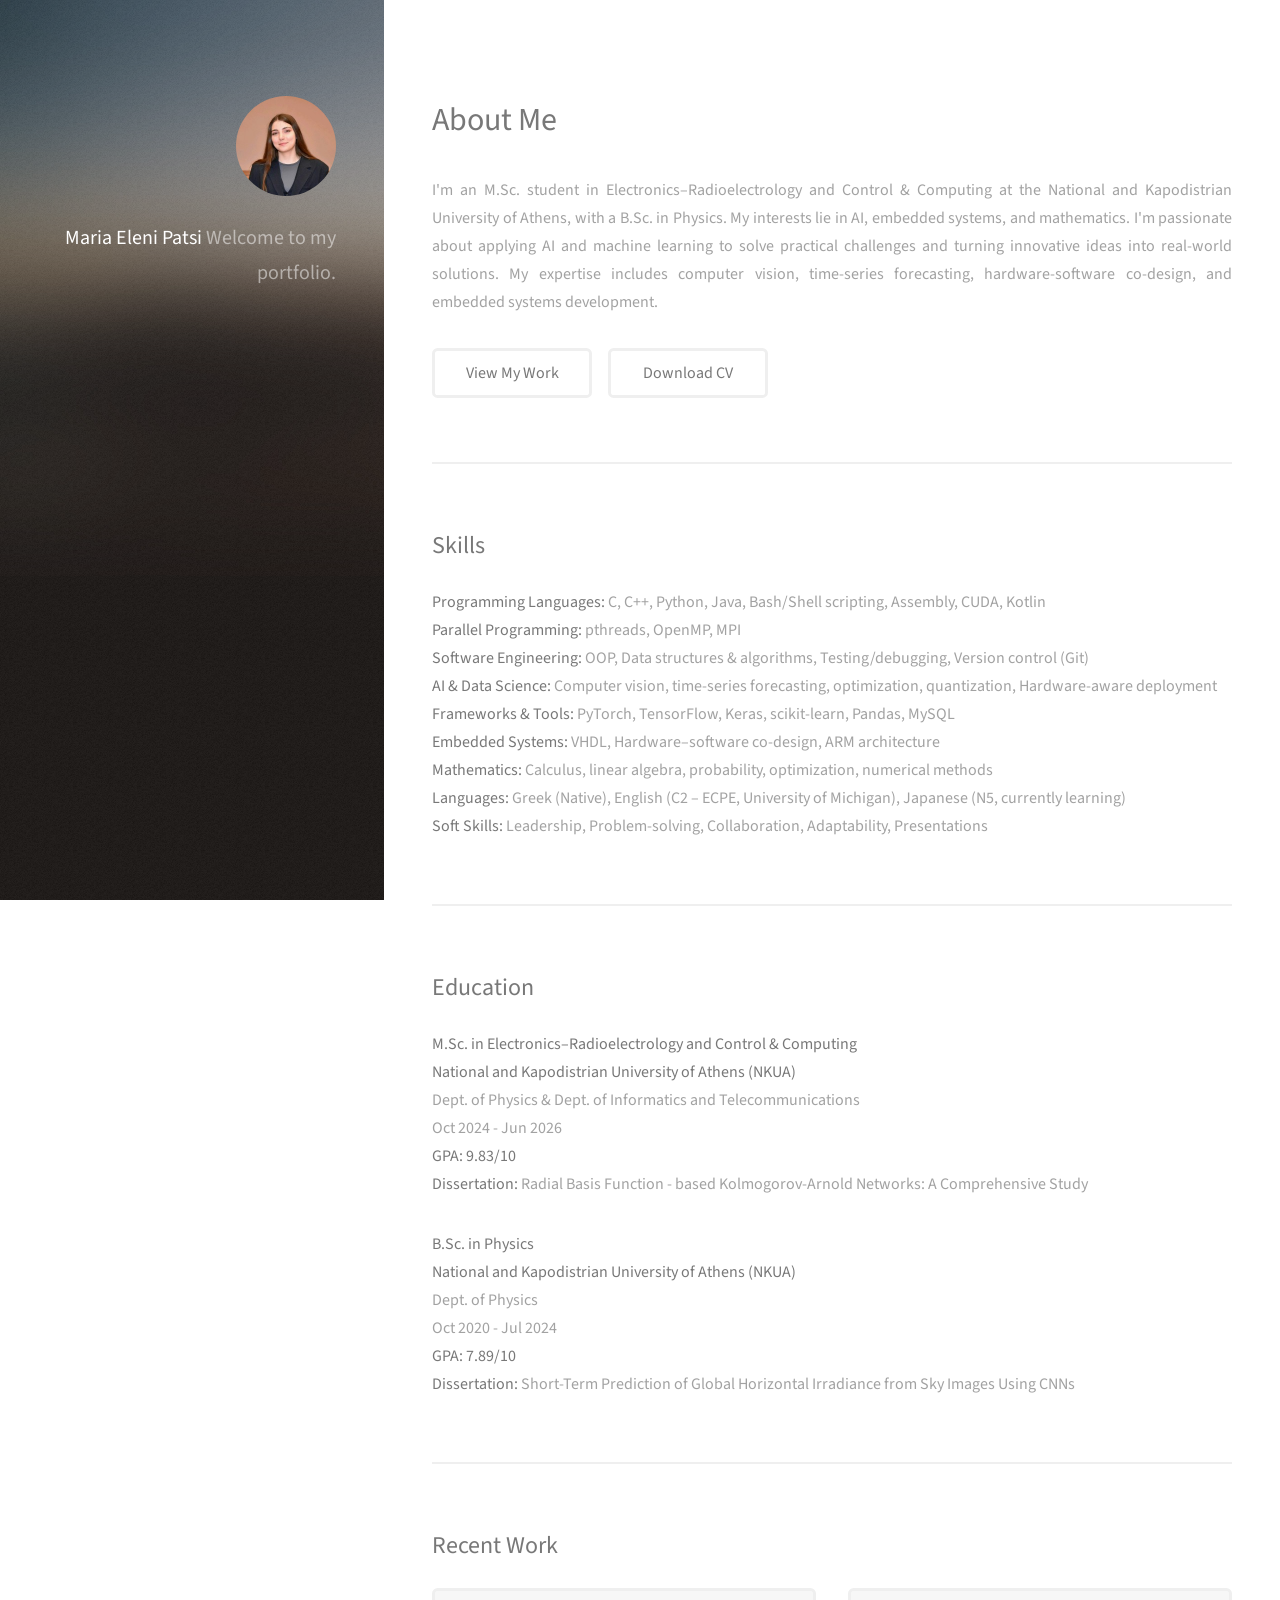
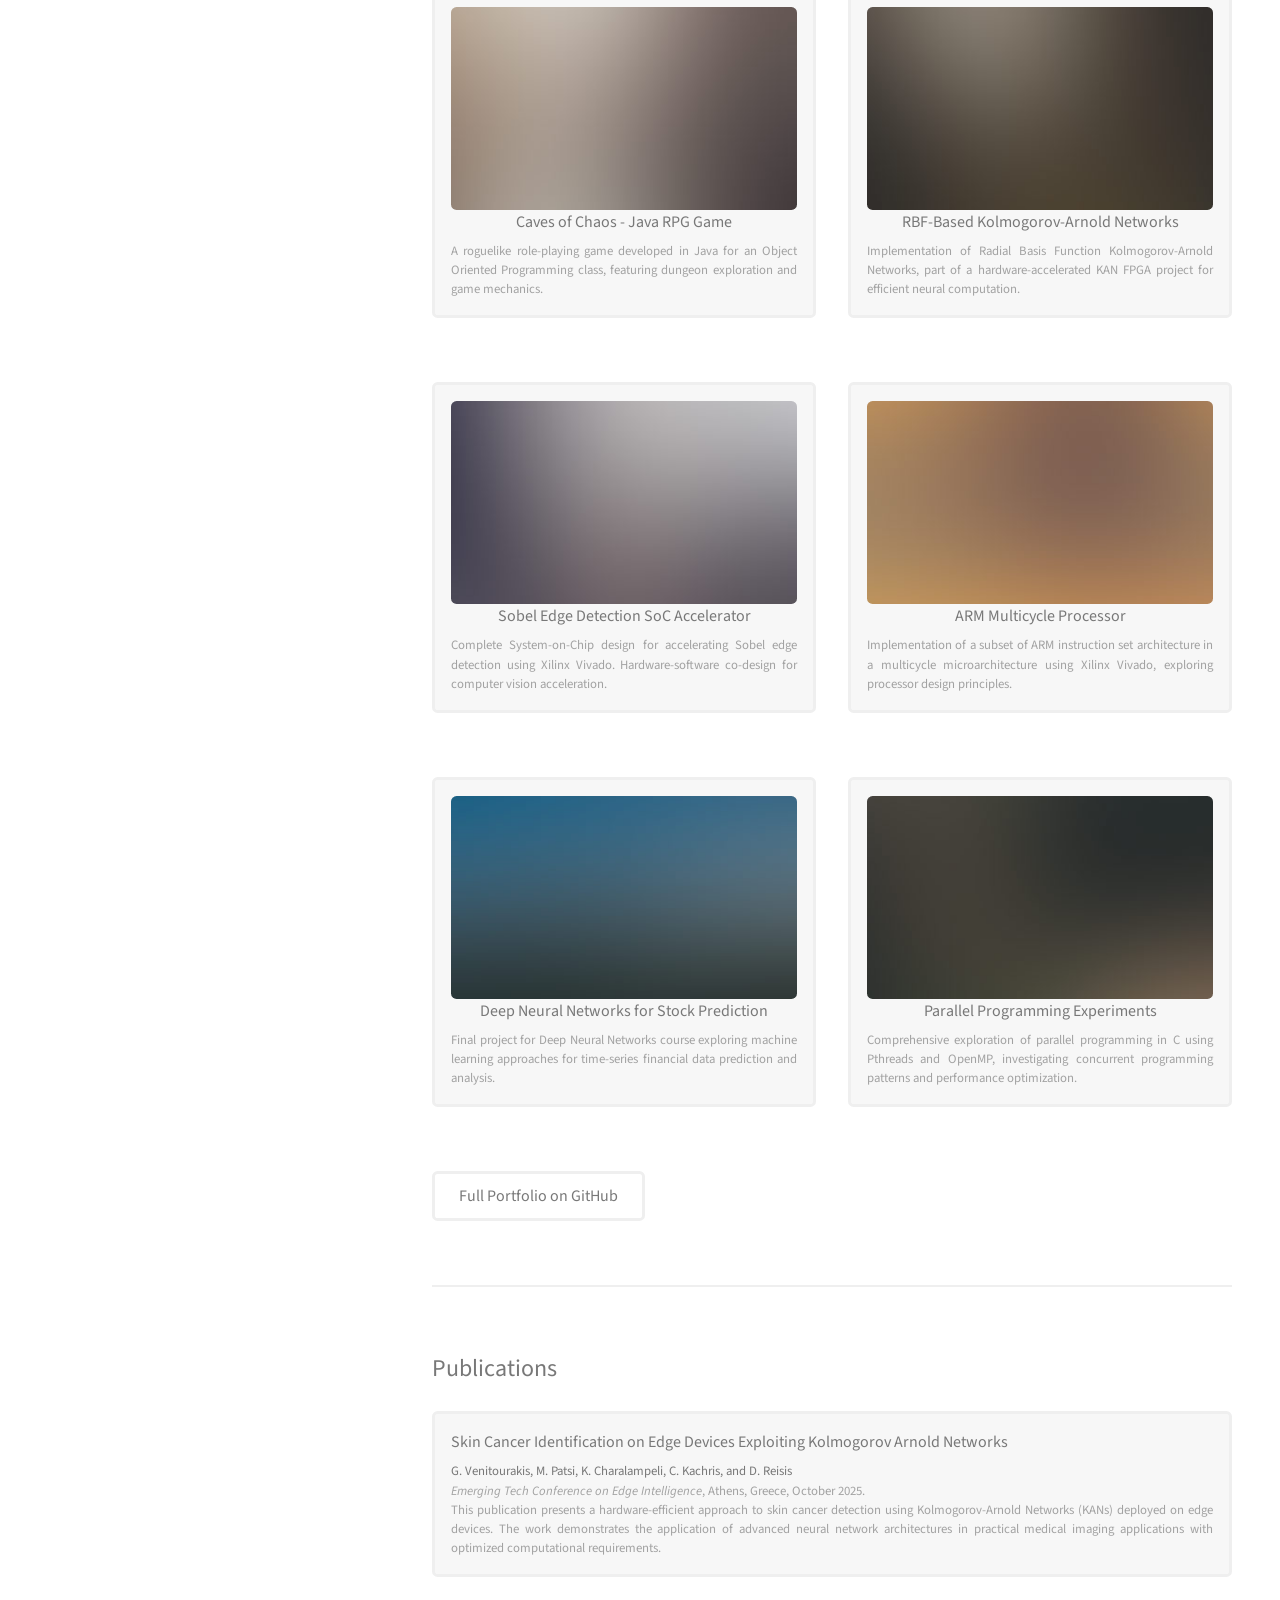
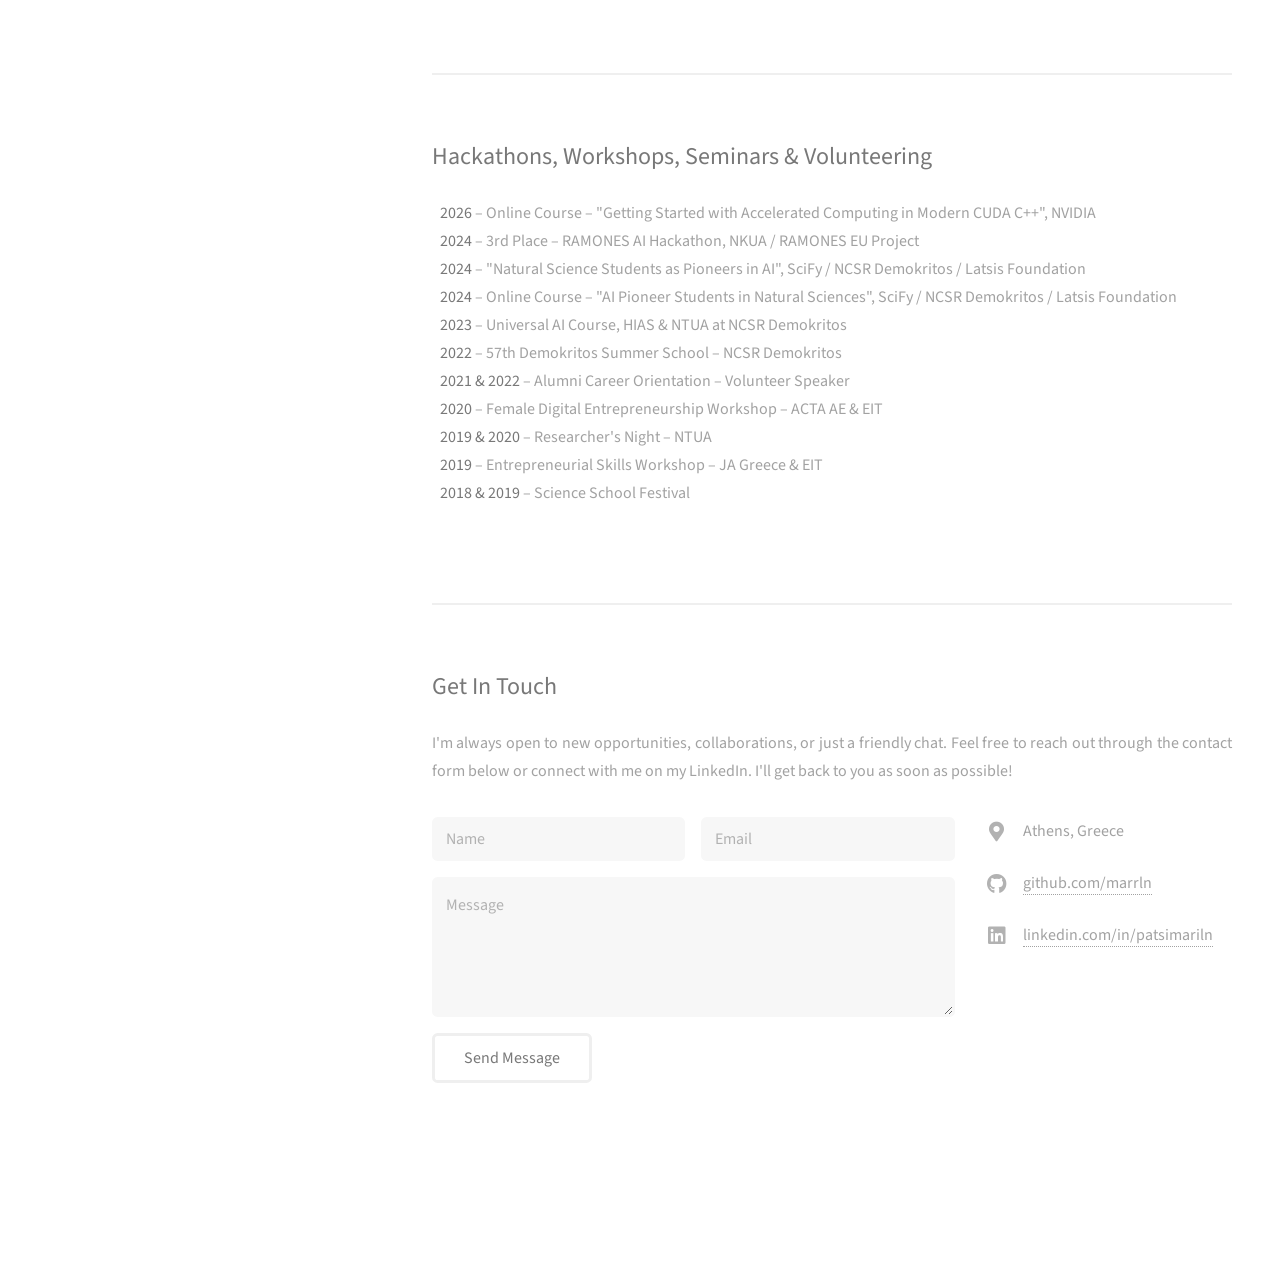
==== index.html @ fb3d1783 "Update education section with dissertation details" ====
<!DOCTYPE HTML>
<html>
	<head>
		<title>My Portfolio</title>
		<meta charset="utf-8" />
		<meta name="viewport" content="width=device-width, initial-scale=1, user-scalable=no" />
		<link rel="stylesheet" href="assets/css/main.css" />
	</head>
	<body class="is-preload">

		<!-- Header -->
			<header id="header">
				<div class="inner">
					<a href="index.html" class="image avatar"><img src="images/avatar.jpg" alt="" /></a>
					<h1><strong>Maria Eleni Patsi</strong><br />
					Welcome to my portfolio.</h1>
				</div>
			</header>

		<!-- Main -->
			<div id="main">

				<!-- One -->
					<section id="one">
						<header class="major">
							<h2>About Me</h2>
						</header>
						<p>I'm an M.Sc. student in Electronics–Radioelectrology and Control & Computing at the National and Kapodistrian
							University of Athens, with a B.Sc. in Physics. My interests lie in AI, embedded systems, and mathematics. 
							I'm passionate about applying AI and machine learning to solve practical challenges and turning innovative 
							ideas into real-world solutions. My expertise includes computer vision, time-series forecasting, 
							hardware-software co-design, and embedded systems development.</p>
						<ul class="actions">
							<li><a href="#four" class="button">View My Work</a></li>
							<li><a href="data/Patsi_CV.pdf" class="button" download>Download CV</a></li>
						</ul>
					</section>												
				
				<!-- Two -->
					<section id="two">
						<h2>Skills</h2>
							<div class="col-12">
								<p><strong>Programming Languages:</strong> C, C++, Python, Java, Bash/Shell scripting, Assembly, CUDA, Kotlin<br />
								<strong>Parallel Programming:</strong> pthreads, OpenMP, MPI<br />
								<strong>Software Engineering:</strong> OOP, Data structures & algorithms, Testing/debugging, Version control (Git)<br />
								<strong>AI & Data Science:</strong> Computer vision, time-series forecasting, optimization, quantization, Hardware-aware deployment<br />
								<strong>Frameworks & Tools:</strong> PyTorch, TensorFlow, Keras, scikit-learn, Pandas, MySQL<br />
								<strong>Embedded Systems:</strong> VHDL, Hardware–software co-design, ARM architecture<br />
								<strong>Mathematics:</strong> Calculus, linear algebra, probability, optimization, numerical methods<br />
								<strong>Languages:</strong> Greek (Native), English (C2 – ECPE, University of Michigan), Japanese (N5, currently learning)<br />
								<strong>Soft Skills:</strong> Leadership, Problem-solving, Collaboration, Adaptability, Presentations</p>
							</div>
					</section>

				<!-- Three -->
					<section id="three">
						<h2>Education</h2>
							<div class="col-12">
							<p><strong>M.Sc. in Electronics–Radioelectrology and Control & Computing</strong><br />
							<strong>National and Kapodistrian University of Athens (NKUA)</strong><br />
							Dept. of Physics & Dept. of Informatics and Telecommunications<br />
							Oct 2024 - Jun 2026<br />
							<strong>GPA: 9.83/10</strong><br />
							<strong>Dissertation:</strong> Radial Basis Function - based Kolmogorov-Arnold Networks: A Comprehensive Study<br />
						</div>
						<div class="col-12">
							<p><strong>B.Sc. in Physics</strong><br />
							<strong>National and Kapodistrian University of Athens (NKUA)</strong><br />
							Dept. of Physics<br />
							Oct 2020 - Jul 2024<br />
							<strong>GPA: 7.89/10</strong><br />
							<strong>Dissertation:</strong> Short-Term Prediction of Global Horizontal Irradiance from Sky Images Using CNNs</p>
					</section>
				
				<!-- Four -->
					<section id="four">
						<h2>Recent Work</h2>
						<div class="row">
							<article class="col-6 col-12-xsmall work-item">
								<a href="projects/caves-of-chaos.html" class="image fit thumb">
									<img src="images/thumbs/01.jpg" alt="" />
									<h3>Caves of Chaos - Java RPG Game</h3>
									<p>A roguelike role-playing game developed in Java for an Object Oriented Programming class, featuring dungeon exploration and game mechanics.</p>
								</a>
							</article>
							<article class="col-6 col-12-xsmall work-item">
								<a href="projects/rbf-kans.html" class="image fit thumb">
									<img src="images/thumbs/02.jpg" alt="" />
									<h3>RBF-Based Kolmogorov-Arnold Networks</h3>
									<p>Implementation of Radial Basis Function Kolmogorov-Arnold Networks, part of a hardware-accelerated KAN FPGA project for efficient neural computation.</p>
								</a>
							</article>
							<article class="col-6 col-12-xsmall work-item">
								<a href="projects/sobel.html" class="image fit thumb">
									<img src="images/thumbs/03.jpg" alt="" />
									<h3>Sobel Edge Detection SoC Accelerator</h3>
									<p>Complete System-on-Chip design for accelerating Sobel edge detection using Xilinx Vivado. Hardware-software co-design for computer vision acceleration.</p>
								</a>
							</article>
							<article class="col-6 col-12-xsmall work-item">
								<a href="projects/arm-processor.html" class="image fit thumb">
									<img src="images/thumbs/04.jpg" alt="" />
									<h3>ARM Multicycle Processor</h3>
									<p>Implementation of a subset of ARM instruction set architecture in a multicycle microarchitecture using Xilinx Vivado, exploring processor design principles.</p>
								</a>
							</article>
							<article class="col-6 col-12-xsmall work-item">
								<a href="projects/stock-predictions.html" class="image fit thumb">
									<img src="images/thumbs/05.jpg" alt="" />
									<h3>Deep Neural Networks for Stock Prediction</h3>
									<p>Final project for Deep Neural Networks course exploring machine learning approaches for time-series financial data prediction and analysis.</p>
								</a>
							</article>
							<article class="col-6 col-12-xsmall work-item">
								<a href="projects/thread-experiments.html" class="image fit thumb">
									<img src="images/thumbs/06.jpg" alt="" />
									<h3>Parallel Programming Experiments</h3>
									<p>Comprehensive exploration of parallel programming in C using Pthreads and OpenMP, investigating concurrent programming patterns and performance optimization.</p>
								</a>
							</article>
						</div>
						<ul class="actions">
							<li><a href="https://github.com/marrln" class="button">Full Portfolio on GitHub</a></li>
						</ul>
					</section>

					<!-- Five -->
					<section id="five">
						<h2>Publications</h2>
						<div class="row">
							<article class="col-12 pub-item">
								<a href="" class="pub-content">
									<h3>Skin Cancer Identification on Edge Devices Exploiting Kolmogorov Arnold Networks</h3>
									<p><strong>G. Venitourakis, M. Patsi, K. Charalampeli, C. Kachris, and D. Reisis</strong><br />
									<em>Emerging Tech Conference on Edge Intelligence</em>, Athens, Greece, October 2025.</p>
									<p>This publication presents a hardware-efficient approach to skin cancer detection using Kolmogorov-Arnold Networks (KANs) deployed on edge devices. The work demonstrates the application of advanced neural network architectures in practical medical imaging applications with optimized computational requirements.</p>
								</a>
							</article>
						</div>
					</section>

					<!-- Six -->
					<section id="six">
						<h2>Hackathons, Workshops, Seminars & Volunteering</h2>
						<div class="row">
							<div class="col-12">
								<ul style="list-style: none; padding: 0;">
									<li><strong>2026</strong> – Online Course – "Getting Started with Accelerated Computing in Modern CUDA C++", NVIDIA</li>
									<li><strong>2024</strong> – 3rd Place – RAMONES AI Hackathon, NKUA / RAMONES EU Project</li>
									<li><strong>2024</strong> – "Natural Science Students as Pioneers in AI", SciFy / NCSR Demokritos / Latsis Foundation</li>
									<li><strong>2024</strong> – Online Course – "AI Pioneer Students in Natural Sciences", SciFy / NCSR Demokritos / Latsis Foundation</li>
									<li><strong>2023</strong> – Universal AI Course, HIAS & NTUA at NCSR Demokritos</li>
									<li><strong>2022</strong> – 57th Demokritos Summer School – NCSR Demokritos</li>
									<li><strong>2021 & 2022</strong> – Alumni Career Orientation – Volunteer Speaker</li>
									<li><strong>2020</strong> – Female Digital Entrepreneurship Workshop – ACTA AE & EIT</li>
									<li><strong>2019 & 2020</strong> – Researcher's Night – NTUA</li>
									<li><strong>2019</strong> – Entrepreneurial Skills Workshop – JA Greece & EIT</li>
									<li><strong>2018 & 2019</strong> – Science School Festival</li>
								</ul>
							</div>
						</div>
					</section>

					<!-- Seven -->
					<section id="seven">
					<h2>Get In Touch</h2>
					<p>I'm always open to new opportunities, collaborations, or just a friendly chat. 
						Feel free to reach out through the contact form below or connect with me on 
						my LinkedIn. I'll get back to you as soon as possible!</p>
					<div class="row">
						<div class="col-8 col-12-small">
							<form method="POST" action="https://formspree.io/f/xvzwvkbz">
								<div class="row gtr-uniform gtr-50">
									<div class="col-6 col-12-xsmall"><input type="text" name="name" id="name" placeholder="Name" required /></div>
									<div class="col-6 col-12-xsmall"><input type="email" name="email" id="email" placeholder="Email" required /></div>
									<div class="col-12"><textarea name="message" id="message" placeholder="Message" rows="4" required></textarea></div>
									<div class="col-12">
										<ul class="actions">
											<li><input type="submit" value="Send Message" /></li>
										</ul>
									</div>
								</div>
							</form>
						</div>
						<div class="col-4 col-12-small">
							<ul class="labeled-icons">
								<li>
									<h3 class="icon solid fa-map-marker-alt"><span class="label">Location</span></h3>
									Athens, Greece
								</li>
								<li>
									<h3 class="icon brands fa-github"><span class="label">GitHub</span></h3>
									<a href="https://github.com/marrln">github.com/marrln</a>
								</li>
								<li>
									<h3 class="icon brands fa-linkedin"><span class="label">LinkedIn</span></h3>
									<a href="https://linkedin.com/in/patsimariln">linkedin.com/in/patsimariln</a>
								</li>
							</ul>
						</div>
					</div>
				</section>
			</div>

		<!-- Footer -->
			<footer id="footer">
				<div class="inner">
					<ul class="icons">
						<li><a href="https://github.com/marrln" class="icon brands fa-github"><span class="label">Github</span></a></li>
						<li><a href="https://linkedin.com/in/patsimariln" class="icon brands fa-linkedin"><span class="label">LinkedIn</span></a></li>
						<li><a href="mailto:mrlnpts@outlook.com" class="icon solid fa-envelope"><span class="label">Email</span></a></li>
					</ul>
					<ul class="copyright">
						<li>&copy; 2026 Maria Eleni Patsi</li><li>Design: <a href="http://html5up.net">HTML5 UP - Strata</a></li>
					</ul>
				</div>
			</footer>

		<!-- Scripts -->
			<script src="assets/js/jquery.min.js"></script>
			<script src="assets/js/jquery.poptrox.min.js"></script>
			<script src="assets/js/browser.min.js"></script>
			<script src="assets/js/breakpoints.min.js"></script>
			<script src="assets/js/util.js"></script>
			<script src="assets/js/main.js"></script>

	</body>
</html>
---- assets/css/main.css ----
@import url("fontawesome-all.min.css");
@import url("https://fonts.googleapis.com/css?family=Source+Sans+Pro:400,400italic");

/*
	Strata by HTML5 UP
	html5up.net | @ajlkn
	Free for personal and commercial use under the CCA 3.0 license (html5up.net/license)
*/

html, body, div, span, applet, object,
iframe, h1, h2, h3, h4, h5, h6, p, blockquote,
pre, a, abbr, acronym, address, big, cite,
code, del, dfn, em, img, ins, kbd, q, s, samp,
small, strike, strong, sub, sup, tt, var, b,
u, i, center, dl, dt, dd, ol, ul, li, fieldset,
form, label, legend, table, caption, tbody,
tfoot, thead, tr, th, td, article, aside,
canvas, details, embed, figure, figcaption,
footer, header, hgroup, menu, nav, output, ruby,
section, summary, time, mark, audio, video {
	margin: 0;
	padding: 0;
	border: 0;
	font-size: 100%;
	font: inherit;
	vertical-align: baseline;}

article, aside, details, figcaption, figure,
footer, header, hgroup, menu, nav, section {
	display: block;}

body {
	line-height: 1;
}

ol, ul {
	list-style: none;
}

blockquote, q {
	quotes: none;
}

	blockquote:before, blockquote:after, q:before, q:after {
		content: '';
		content: none;
	}

table {
	border-collapse: collapse;
	border-spacing: 0;
}

body {
	-webkit-text-size-adjust: none;
}

mark {
	background-color: transparent;
	color: inherit;
}

input::-moz-focus-inner {
	border: 0;
	padding: 0;
}

input, select, textarea {
	-moz-appearance: none;
	-webkit-appearance: none;
	-ms-appearance: none;
	appearance: none;
}

/* Basic */

	html {
		box-sizing: border-box;
	}

	*, *:before, *:after {
		box-sizing: inherit;
	}

	body {
		background: #fff;
	}

		body.is-preload *, body.is-preload *:before, body.is-preload *:after {
			-moz-animation: none !important;
			-webkit-animation: none !important;
			-ms-animation: none !important;
			animation: none !important;
			-moz-transition: none !important;
			-webkit-transition: none !important;
			-ms-transition: none !important;
			transition: none !important;
		}

	body, input, select, textarea {
		color: #a2a2a2;
		font-family: "Source Sans Pro", Helvetica, sans-serif;
		font-size: 16pt;
		font-weight: 400;
		line-height: 1.75em;
	}

	a {
		-moz-transition: color 0.2s ease-in-out, border-color 0.2s ease-in-out;
		-webkit-transition: color 0.2s ease-in-out, border-color 0.2s ease-in-out;
		-ms-transition: color 0.2s ease-in-out, border-color 0.2s ease-in-out;
		transition: color 0.2s ease-in-out, border-color 0.2s ease-in-out;
		border-bottom: dotted 1px;
		color: #2a2a2a;
		text-decoration: none;
	}

		a:hover {
			border-bottom-color: transparent;
			color: #2a2a2a !important;
			text-decoration: none;
		}

	strong, b {
		color: #787878;
		font-weight: 400;
	}

	em, i {
		font-style: italic;
	}

	p {
		margin: 0 0 2em 0;
	}

	h1, h2, h3, h4, h5, h6 {
		color: #787878;
		font-weight: 400;
		line-height: 1em;
		margin: 0 0 1em 0;
	}

		h1 a, h2 a, h3 a, h4 a, h5 a, h6 a {
			color: inherit;
			text-decoration: none;
		}

	h1 {
		font-size: 2em;
		line-height: 1.5em;
	}

	h2 {
		font-size: 1.5em;
		line-height: 1.5em;
	}

	h3 {
		font-size: 1.25em;
		line-height: 1.5em;
	}

	h4 {
		font-size: 1.1em;
		line-height: 1.5em;
	}

	h5 {
		font-size: 0.9em;
		line-height: 1.5em;
	}

	h6 {
		font-size: 0.7em;
		line-height: 1.5em;
	}

	sub {
		font-size: 0.8em;
		position: relative;
		top: 0.5em;
	}

	sup {
		font-size: 0.8em;
		position: relative;
		top: -0.5em;
	}

	hr {
		border: 0;
		border-bottom: solid 2px #efefef;
		margin: 2em 0;
	}

		hr.major {
			margin: 3em 0;
		}

	blockquote {
		border-left: solid 6px #efefef;
		font-style: italic;
		margin: 0 0 2em 0;
		padding: 0.5em 0 0.5em 1.5em;
	}

	code {
		background: #f7f7f7;
		border-radius: 0.35em;
		border: solid 2px #efefef;
		font-family: "Courier New", monospace;
		font-size: 0.9em;
		margin: 0 0.25em;
		padding: 0.25em 0.65em;
	}

	pre {
		-webkit-overflow-scrolling: touch;
		font-family: "Courier New", monospace;
		font-size: 0.9em;
		margin: 0 0 2em 0;
	}

		pre code {
			display: block;
			line-height: 1.75em;
			padding: 1em 1.5em;
			overflow-x: auto;
		}

		pre code.language-bash {
			background: #212122;
			border-radius: 0.35em;
			color: #f5f7ff;
			text-shadow: none;
		}

		.instruction-group {
			margin: 0 0 0.75em 0;
		}

		.instruction-group p {
			margin: 0 0 0.5em 0;
		}

		.instruction-group pre {
			margin: 0 0 1em 0;
		}

	.align-left {
		text-align: left;
	}

	.align-center {
		text-align: center;
	}

	.align-right {
		text-align: right;
	}

/* Container */

	.container {
		margin: 0 auto;
		max-width: calc(100% - 4em);
		width: 100%;
	}

		.container.xsmall {
			width: 25%;
		}

		.container.small {
			width: 50%;
		}

		.container.medium {
			width: 75%;
		}

		.container.large {
			width: 125%;
		}

		.container.xlarge {
			width: 150%;
		}

		.container.max {
			width: 100%;
		}

		@media screen and (max-width: 980px) {

			.container {
				width: 100% !important;
				max-width: 100% !important;
			}

		}

		@media screen and (max-width: 480px) {

			.container {
				max-width: calc(100% - 3em);
			}

		}

/* Row */

	.row {
		display: flex;
		flex-wrap: wrap;
		box-sizing: border-box;
		align-items: stretch;
	}

		.row > * {
			box-sizing: border-box;
		}

		.row.gtr-uniform > * > :last-child {
			margin-bottom: 0;
		}

		.row.aln-left {
			justify-content: flex-start;
		}

		.row.aln-center {
			justify-content: center;
		}

		.row.aln-right {
			justify-content: flex-end;
		}

		.row.aln-top {
			align-items: flex-start;
		}

		.row.aln-middle {
			align-items: center;
		}

		.row.aln-bottom {
			align-items: flex-end;
		}

		.row > .imp {
			order: -1;
		}

		.row > .col-1 {
			width: 8.33333%;
		}

		.row > .off-1 {
			margin-left: 8.33333%;
		}

		.row > .col-2 {
			width: 16.66667%;
		}

		.row > .off-2 {
			margin-left: 16.66667%;
		}

		.row > .col-3 {
			width: 25%;
		}

		.row > .off-3 {
			margin-left: 25%;
		}

		.row > .col-4 {
			width: 33.33333%;
		}

		.row > .off-4 {
			margin-left: 33.33333%;
		}

		.row > .col-5 {
			width: 41.66667%;
		}

		.row > .off-5 {
			margin-left: 41.66667%;
		}

		.row > .col-6 {
			width: 50%;
		}

		.row > .off-6 {
			margin-left: 50%;
		}

		.row > .col-7 {
			width: 58.33333%;
		}

		.row > .off-7 {
			margin-left: 58.33333%;
		}

		.row > .col-8 {
			width: 66.66667%;
		}

		.row > .off-8 {
			margin-left: 66.66667%;
		}

		.row > .col-9 {
			width: 75%;
		}

		.row > .off-9 {
			margin-left: 75%;
		}

		.row > .col-10 {
			width: 83.33333%;
		}

		.row > .off-10 {
			margin-left: 83.33333%;
		}

		.row > .col-11 {
			width: 91.66667%;
		}

		.row > .off-11 {
			margin-left: 91.66667%;
		}

		.row > .col-12 {
			width: 100%;
		}

		.row > .off-12 {
			margin-left: 100%;
		}

		.row.gtr-0 {
			margin-top: 0;
			margin-left: 0em;
		}

			.row.gtr-0 > * {
				padding: 0 0 0 0em;
			}

			.row.gtr-0.gtr-uniform {
				margin-top: 0em;
			}

				.row.gtr-0.gtr-uniform > * {
					padding-top: 0em;
				}

		.row.gtr-25 {
			margin-top: 0;
			margin-left: -0.625em;
		}

			.row.gtr-25 > * {
				padding: 0 0 0 0.625em;
			}

			.row.gtr-25.gtr-uniform {
				margin-top: -0.625em;
			}

				.row.gtr-25.gtr-uniform > * {
					padding-top: 0.625em;
				}

		.row.gtr-50 {
			margin-top: 0;
			margin-left: -1.25em;
		}

			.row.gtr-50 > * {
				padding: 0 0 0 1.25em;
			}

			.row.gtr-50.gtr-uniform {
				margin-top: -1.25em;
			}

				.row.gtr-50.gtr-uniform > * {
					padding-top: 1.25em;
				}

		.row {
			margin-top: 0;
			margin-left: -2.5em;
		}

			.row > * {
				padding: 0 0 0 2.5em;
			}

			.row.gtr-uniform {
				margin-top: -2.5em;
			}

				.row.gtr-uniform > * {
					padding-top: 2.5em;
				}

		.row.gtr-150 {
			margin-top: 0;
			margin-left: -3.75em;
		}

			.row.gtr-150 > * {
				padding: 0 0 0 3.75em;
			}

			.row.gtr-150.gtr-uniform {
				margin-top: -3.75em;
			}

				.row.gtr-150.gtr-uniform > * {
					padding-top: 3.75em;
				}

		.row.gtr-200 {
			margin-top: 0;
			margin-left: -5em;
		}

			.row.gtr-200 > * {
				padding: 0 0 0 5em;
			}

			.row.gtr-200.gtr-uniform {
				margin-top: -5em;
			}

				.row.gtr-200.gtr-uniform > * {
					padding-top: 5em;
				}

		@media screen and (max-width: 1800px) {

			.row {
				display: flex;
				flex-wrap: wrap;
				box-sizing: border-box;
				align-items: stretch;
			}

				.row > * {
					box-sizing: border-box;
				}

				.row.gtr-uniform > * > :last-child {
					margin-bottom: 0;
				}

				.row.aln-left {
					justify-content: flex-start;
				}

				.row.aln-center {
					justify-content: center;
				}

				.row.aln-right {
					justify-content: flex-end;
				}

				.row.aln-top {
					align-items: flex-start;
				}

				.row.aln-middle {
					align-items: center;
				}

				.row.aln-bottom {
					align-items: flex-end;
				}

				.row > .imp-xlarge {
					order: -1;
				}

				.row > .col-1-xlarge {
					width: 8.33333%;
				}

				.row > .off-1-xlarge {
					margin-left: 8.33333%;
				}

				.row > .col-2-xlarge {
					width: 16.66667%;
				}

				.row > .off-2-xlarge {
					margin-left: 16.66667%;
				}

				.row > .col-3-xlarge {
					width: 25%;
				}

				.row > .off-3-xlarge {
					margin-left: 25%;
				}

				.row > .col-4-xlarge {
					width: 33.33333%;
				}

				.row > .off-4-xlarge {
					margin-left: 33.33333%;
				}

				.row > .col-5-xlarge {
					width: 41.66667%;
				}

				.row > .off-5-xlarge {
					margin-left: 41.66667%;
				}

				.row > .col-6-xlarge {
					width: 50%;
				}

				.row > .off-6-xlarge {
					margin-left: 50%;
				}

				.row > .col-7-xlarge {
					width: 58.33333%;
				}

				.row > .off-7-xlarge {
					margin-left: 58.33333%;
				}

				.row > .col-8-xlarge {
					width: 66.66667%;
				}

				.row > .off-8-xlarge {
					margin-left: 66.66667%;
				}

				.row > .col-9-xlarge {
					width: 75%;
				}

				.row > .off-9-xlarge {
					margin-left: 75%;
				}

				.row > .col-10-xlarge {
					width: 83.33333%;
				}

				.row > .off-10-xlarge {
					margin-left: 83.33333%;
				}

				.row > .col-11-xlarge {
					width: 91.66667%;
				}

				.row > .off-11-xlarge {
					margin-left: 91.66667%;
				}

				.row > .col-12-xlarge {
					width: 100%;
				}

				.row > .off-12-xlarge {
					margin-left: 100%;
				}

				.row.gtr-0 {
					margin-top: 0;
					margin-left: 0em;
				}

					.row.gtr-0 > * {
						padding: 0 0 0 0em;
					}

					.row.gtr-0.gtr-uniform {
						margin-top: 0em;
					}

						.row.gtr-0.gtr-uniform > * {
							padding-top: 0em;
						}

				.row.gtr-25 {
					margin-top: 0;
					margin-left: -0.625em;
				}

					.row.gtr-25 > * {
						padding: 0 0 0 0.625em;
					}

					.row.gtr-25.gtr-uniform {
						margin-top: -0.625em;
					}

						.row.gtr-25.gtr-uniform > * {
							padding-top: 0.625em;
						}

				.row.gtr-50 {
					margin-top: 0;
					margin-left: -1.25em;
				}

					.row.gtr-50 > * {
						padding: 0 0 0 1.25em;
					}

					.row.gtr-50.gtr-uniform {
						margin-top: -1.25em;
					}

						.row.gtr-50.gtr-uniform > * {
							padding-top: 1.25em;
						}

				.row {
					margin-top: 0;
					margin-left: -2.5em;
				}

					.row > * {
						padding: 0 0 0 2.5em;
					}

					.row.gtr-uniform {
						margin-top: -2.5em;
					}

						.row.gtr-uniform > * {
							padding-top: 2.5em;
						}

				.row.gtr-150 {
					margin-top: 0;
					margin-left: -3.75em;
				}

					.row.gtr-150 > * {
						padding: 0 0 0 3.75em;
					}

					.row.gtr-150.gtr-uniform {
						margin-top: -3.75em;
					}

						.row.gtr-150.gtr-uniform > * {
							padding-top: 3.75em;
						}

				.row.gtr-200 {
					margin-top: 0;
					margin-left: -5em;
				}

					.row.gtr-200 > * {
						padding: 0 0 0 5em;
					}

					.row.gtr-200.gtr-uniform {
						margin-top: -5em;
					}

						.row.gtr-200.gtr-uniform > * {
							padding-top: 5em;
						}

		}

		@media screen and (max-width: 1280px) {

			.row {
				display: flex;
				flex-wrap: wrap;
				box-sizing: border-box;
				align-items: stretch;
			}

				.row > * {
					box-sizing: border-box;
				}

				.row.gtr-uniform > * > :last-child {
					margin-bottom: 0;
				}

				.row.aln-left {
					justify-content: flex-start;
				}

				.row.aln-center {
					justify-content: center;
				}

				.row.aln-right {
					justify-content: flex-end;
				}

				.row.aln-top {
					align-items: flex-start;
				}

				.row.aln-middle {
					align-items: center;
				}

				.row.aln-bottom {
					align-items: flex-end;
				}

				.row > .imp-large {
					order: -1;
				}

				.row > .col-1-large {
					width: 8.33333%;
				}

				.row > .off-1-large {
					margin-left: 8.33333%;
				}

				.row > .col-2-large {
					width: 16.66667%;
				}

				.row > .off-2-large {
					margin-left: 16.66667%;
				}

				.row > .col-3-large {
					width: 25%;
				}

				.row > .off-3-large {
					margin-left: 25%;
				}

				.row > .col-4-large {
					width: 33.33333%;
				}

				.row > .off-4-large {
					margin-left: 33.33333%;
				}

				.row > .col-5-large {
					width: 41.66667%;
				}

				.row > .off-5-large {
					margin-left: 41.66667%;
				}

				.row > .col-6-large {
					width: 50%;
				}

				.row > .off-6-large {
					margin-left: 50%;
				}

				.row > .col-7-large {
					width: 58.33333%;
				}

				.row > .off-7-large {
					margin-left: 58.33333%;
				}

				.row > .col-8-large {
					width: 66.66667%;
				}

				.row > .off-8-large {
					margin-left: 66.66667%;
				}

				.row > .col-9-large {
					width: 75%;
				}

				.row > .off-9-large {
					margin-left: 75%;
				}

				.row > .col-10-large {
					width: 83.33333%;
				}

				.row > .off-10-large {
					margin-left: 83.33333%;
				}

				.row > .col-11-large {
					width: 91.66667%;
				}

				.row > .off-11-large {
					margin-left: 91.66667%;
				}

				.row > .col-12-large {
					width: 100%;
				}

				.row > .off-12-large {
					margin-left: 100%;
				}

				.row.gtr-0 {
					margin-top: 0;
					margin-left: 0em;
				}

					.row.gtr-0 > * {
						padding: 0 0 0 0em;
					}

					.row.gtr-0.gtr-uniform {
						margin-top: 0em;
					}

						.row.gtr-0.gtr-uniform > * {
							padding-top: 0em;
						}

				.row.gtr-25 {
					margin-top: 0;
					margin-left: -0.5em;
				}

					.row.gtr-25 > * {
						padding: 0 0 0 0.5em;
					}

					.row.gtr-25.gtr-uniform {
						margin-top: -0.5em;
					}

						.row.gtr-25.gtr-uniform > * {
							padding-top: 0.5em;
						}

				.row.gtr-50 {
					margin-top: 0;
					margin-left: -1em;
				}

					.row.gtr-50 > * {
						padding: 0 0 0 1em;
					}

					.row.gtr-50.gtr-uniform {
						margin-top: -1em;
					}

						.row.gtr-50.gtr-uniform > * {
							padding-top: 1em;
						}

				.row {
					margin-top: 0;
					margin-left: -2em;
				}

					.row > * {
						padding: 0 0 0 2em;
					}

					.row.gtr-uniform {
						margin-top: -2em;
					}

						.row.gtr-uniform > * {
							padding-top: 2em;
						}

				.row.gtr-150 {
					margin-top: 0;
					margin-left: -3em;
				}

					.row.gtr-150 > * {
						padding: 0 0 0 3em;
					}

					.row.gtr-150.gtr-uniform {
						margin-top: -3em;
					}

						.row.gtr-150.gtr-uniform > * {
							padding-top: 3em;
						}

				.row.gtr-200 {
					margin-top: 0;
					margin-left: -4em;
				}

					.row.gtr-200 > * {
						padding: 0 0 0 4em;
					}

					.row.gtr-200.gtr-uniform {
						margin-top: -4em;
					}

						.row.gtr-200.gtr-uniform > * {
							padding-top: 4em;
						}

		}

		@media screen and (max-width: 980px) {

			.row {
				display: flex;
				flex-wrap: wrap;
				box-sizing: border-box;
				align-items: stretch;
			}

				.row > * {
					box-sizing: border-box;
				}

				.row.gtr-uniform > * > :last-child {
					margin-bottom: 0;
				}

				.row.aln-left {
					justify-content: flex-start;
				}

				.row.aln-center {
					justify-content: center;
				}

				.row.aln-right {
					justify-content: flex-end;
				}

				.row.aln-top {
					align-items: flex-start;
				}

				.row.aln-middle {
					align-items: center;
				}

				.row.aln-bottom {
					align-items: flex-end;
				}

				.row > .imp-medium {
					order: -1;
				}

				.row > .col-1-medium {
					width: 8.33333%;
				}

				.row > .off-1-medium {
					margin-left: 8.33333%;
				}

				.row > .col-2-medium {
					width: 16.66667%;
				}

				.row > .off-2-medium {
					margin-left: 16.66667%;
				}

				.row > .col-3-medium {
					width: 25%;
				}

				.row > .off-3-medium {
					margin-left: 25%;
				}

				.row > .col-4-medium {
					width: 33.33333%;
				}

				.row > .off-4-medium {
					margin-left: 33.33333%;
				}

				.row > .col-5-medium {
					width: 41.66667%;
				}

				.row > .off-5-medium {
					margin-left: 41.66667%;
				}

				.row > .col-6-medium {
					width: 50%;
				}

				.row > .off-6-medium {
					margin-left: 50%;
				}

				.row > .col-7-medium {
					width: 58.33333%;
				}

				.row > .off-7-medium {
					margin-left: 58.33333%;
				}

				.row > .col-8-medium {
					width: 66.66667%;
				}

				.row > .off-8-medium {
					margin-left: 66.66667%;
				}

				.row > .col-9-medium {
					width: 75%;
				}

				.row > .off-9-medium {
					margin-left: 75%;
				}

				.row > .col-10-medium {
					width: 83.33333%;
				}

				.row > .off-10-medium {
					margin-left: 83.33333%;
				}

				.row > .col-11-medium {
					width: 91.66667%;
				}

				.row > .off-11-medium {
					margin-left: 91.66667%;
				}

				.row > .col-12-medium {
					width: 100%;
				}

				.row > .off-12-medium {
					margin-left: 100%;
				}

				.row.gtr-0 {
					margin-top: 0;
					margin-left: 0em;
				}

					.row.gtr-0 > * {
						padding: 0 0 0 0em;
					}

					.row.gtr-0.gtr-uniform {
						margin-top: 0em;
					}

						.row.gtr-0.gtr-uniform > * {
							padding-top: 0em;
						}

				.row.gtr-25 {
					margin-top: 0;
					margin-left: -0.5em;
				}

					.row.gtr-25 > * {
						padding: 0 0 0 0.5em;
					}

					.row.gtr-25.gtr-uniform {
						margin-top: -0.5em;
					}

						.row.gtr-25.gtr-uniform > * {
							padding-top: 0.5em;
						}

				.row.gtr-50 {
					margin-top: 0;
					margin-left: -1em;
				}

					.row.gtr-50 > * {
						padding: 0 0 0 1em;
					}

					.row.gtr-50.gtr-uniform {
						margin-top: -1em;
					}

						.row.gtr-50.gtr-uniform > * {
							padding-top: 1em;
						}

				.row {
					margin-top: 0;
					margin-left: -2em;
				}

					.row > * {
						padding: 0 0 0 2em;
					}

					.row.gtr-uniform {
						margin-top: -2em;
					}

						.row.gtr-uniform > * {
							padding-top: 2em;
						}

				.row.gtr-150 {
					margin-top: 0;
					margin-left: -3em;
				}

					.row.gtr-150 > * {
						padding: 0 0 0 3em;
					}

					.row.gtr-150.gtr-uniform {
						margin-top: -3em;
					}

						.row.gtr-150.gtr-uniform > * {
							padding-top: 3em;
						}

				.row.gtr-200 {
					margin-top: 0;
					margin-left: -4em;
				}

					.row.gtr-200 > * {
						padding: 0 0 0 4em;
					}

					.row.gtr-200.gtr-uniform {
						margin-top: -4em;
					}

						.row.gtr-200.gtr-uniform > * {
							padding-top: 4em;
						}

		}

		@media screen and (max-width: 736px) {

			.row {
				display: flex;
				flex-wrap: wrap;
				box-sizing: border-box;
				align-items: stretch;
			}

				.row > * {
					box-sizing: border-box;
				}

				.row.gtr-uniform > * > :last-child {
					margin-bottom: 0;
				}

				.row.aln-left {
					justify-content: flex-start;
				}

				.row.aln-center {
					justify-content: center;
				}

				.row.aln-right {
					justify-content: flex-end;
				}

				.row.aln-top {
					align-items: flex-start;
				}

				.row.aln-middle {
					align-items: center;
				}

				.row.aln-bottom {
					align-items: flex-end;
				}

				.row > .imp-small {
					order: -1;
				}

				.row > .col-1-small {
					width: 8.33333%;
				}

				.row > .off-1-small {
					margin-left: 8.33333%;
				}

				.row > .col-2-small {
					width: 16.66667%;
				}

				.row > .off-2-small {
					margin-left: 16.66667%;
				}

				.row > .col-3-small {
					width: 25%;
				}

				.row > .off-3-small {
					margin-left: 25%;
				}

				.row > .col-4-small {
					width: 33.33333%;
				}

				.row > .off-4-small {
					margin-left: 33.33333%;
				}

				.row > .col-5-small {
					width: 41.66667%;
				}

				.row > .off-5-small {
					margin-left: 41.66667%;
				}

				.row > .col-6-small {
					width: 50%;
				}

				.row > .off-6-small {
					margin-left: 50%;
				}

				.row > .col-7-small {
					width: 58.33333%;
				}

				.row > .off-7-small {
					margin-left: 58.33333%;
				}

				.row > .col-8-small {
					width: 66.66667%;
				}

				.row > .off-8-small {
					margin-left: 66.66667%;
				}

				.row > .col-9-small {
					width: 75%;
				}

				.row > .off-9-small {
					margin-left: 75%;
				}

				.row > .col-10-small {
					width: 83.33333%;
				}

				.row > .off-10-small {
					margin-left: 83.33333%;
				}

				.row > .col-11-small {
					width: 91.66667%;
				}

				.row > .off-11-small {
					margin-left: 91.66667%;
				}

				.row > .col-12-small {
					width: 100%;
				}

				.row > .off-12-small {
					margin-left: 100%;
				}

				.row.gtr-0 {
					margin-top: 0;
					margin-left: 0em;
				}

					.row.gtr-0 > * {
						padding: 0 0 0 0em;
					}

					.row.gtr-0.gtr-uniform {
						margin-top: 0em;
					}

						.row.gtr-0.gtr-uniform > * {
							padding-top: 0em;
						}

				.row.gtr-25 {
					margin-top: 0;
					margin-left: -0.375em;
				}

					.row.gtr-25 > * {
						padding: 0 0 0 0.375em;
					}

					.row.gtr-25.gtr-uniform {
						margin-top: -0.375em;
					}

						.row.gtr-25.gtr-uniform > * {
							padding-top: 0.375em;
						}

				.row.gtr-50 {
					margin-top: 0;
					margin-left: -0.75em;
				}

					.row.gtr-50 > * {
						padding: 0 0 0 0.75em;
					}

					.row.gtr-50.gtr-uniform {
						margin-top: -0.75em;
					}

						.row.gtr-50.gtr-uniform > * {
							padding-top: 0.75em;
						}

				.row {
					margin-top: 0;
					margin-left: -1.5em;
				}

					.row > * {
						padding: 0 0 0 1.5em;
					}

					.row.gtr-uniform {
						margin-top: -1.5em;
					}

						.row.gtr-uniform > * {
							padding-top: 1.5em;
						}

				.row.gtr-150 {
					margin-top: 0;
					margin-left: -2.25em;
				}

					.row.gtr-150 > * {
						padding: 0 0 0 2.25em;
					}

					.row.gtr-150.gtr-uniform {
						margin-top: -2.25em;
					}

						.row.gtr-150.gtr-uniform > * {
							padding-top: 2.25em;
						}

				.row.gtr-200 {
					margin-top: 0;
					margin-left: -3em;
				}

					.row.gtr-200 > * {
						padding: 0 0 0 3em;
					}

					.row.gtr-200.gtr-uniform {
						margin-top: -3em;
					}

						.row.gtr-200.gtr-uniform > * {
							padding-top: 3em;
						}

		}

		@media screen and (max-width: 480px) {

			.row {
				display: flex;
				flex-wrap: wrap;
				box-sizing: border-box;
				align-items: stretch;
			}

				.row > * {
					box-sizing: border-box;
				}

				.row.gtr-uniform > * > :last-child {
					margin-bottom: 0;
				}

				.row.aln-left {
					justify-content: flex-start;
				}

				.row.aln-center {
					justify-content: center;
				}

				.row.aln-right {
					justify-content: flex-end;
				}

				.row.aln-top {
					align-items: flex-start;
				}

				.row.aln-middle {
					align-items: center;
				}

				.row.aln-bottom {
					align-items: flex-end;
				}

				.row > .imp-xsmall {
					order: -1;
				}

				.row > .col-1-xsmall {
					width: 8.33333%;
				}

				.row > .off-1-xsmall {
					margin-left: 8.33333%;
				}

				.row > .col-2-xsmall {
					width: 16.66667%;
				}

				.row > .off-2-xsmall {
					margin-left: 16.66667%;
				}

				.row > .col-3-xsmall {
					width: 25%;
				}

				.row > .off-3-xsmall {
					margin-left: 25%;
				}

				.row > .col-4-xsmall {
					width: 33.33333%;
				}

				.row > .off-4-xsmall {
					margin-left: 33.33333%;
				}

				.row > .col-5-xsmall {
					width: 41.66667%;
				}

				.row > .off-5-xsmall {
					margin-left: 41.66667%;
				}

				.row > .col-6-xsmall {
					width: 50%;
				}

				.row > .off-6-xsmall {
					margin-left: 50%;
				}

				.row > .col-7-xsmall {
					width: 58.33333%;
				}

				.row > .off-7-xsmall {
					margin-left: 58.33333%;
				}

				.row > .col-8-xsmall {
					width: 66.66667%;
				}

				.row > .off-8-xsmall {
					margin-left: 66.66667%;
				}

				.row > .col-9-xsmall {
					width: 75%;
				}

				.row > .off-9-xsmall {
					margin-left: 75%;
				}

				.row > .col-10-xsmall {
					width: 83.33333%;
				}

				.row > .off-10-xsmall {
					margin-left: 83.33333%;
				}

				.row > .col-11-xsmall {
					width: 91.66667%;
				}

				.row > .off-11-xsmall {
					margin-left: 91.66667%;
				}

				.row > .col-12-xsmall {
					width: 100%;
				}

				.row > .off-12-xsmall {
					margin-left: 100%;
				}

				.row.gtr-0 {
					margin-top: 0;
					margin-left: 0em;
				}

					.row.gtr-0 > * {
						padding: 0 0 0 0em;
					}

					.row.gtr-0.gtr-uniform {
						margin-top: 0em;
					}

						.row.gtr-0.gtr-uniform > * {
							padding-top: 0em;
						}

				.row.gtr-25 {
					margin-top: 0;
					margin-left: -0.375em;
				}

					.row.gtr-25 > * {
						padding: 0 0 0 0.375em;
					}

					.row.gtr-25.gtr-uniform {
						margin-top: -0.375em;
					}

						.row.gtr-25.gtr-uniform > * {
							padding-top: 0.375em;
						}

				.row.gtr-50 {
					margin-top: 0;
					margin-left: -0.75em;
				}

					.row.gtr-50 > * {
						padding: 0 0 0 0.75em;
					}

					.row.gtr-50.gtr-uniform {
						margin-top: -0.75em;
					}

						.row.gtr-50.gtr-uniform > * {
							padding-top: 0.75em;
						}

				.row {
					margin-top: 0;
					margin-left: -1.5em;
				}

					.row > * {
						padding: 0 0 0 1.5em;
					}

					.row.gtr-uniform {
						margin-top: -1.5em;
					}

						.row.gtr-uniform > * {
							padding-top: 1.5em;
						}

				.row.gtr-150 {
					margin-top: 0;
					margin-left: -2.25em;
				}

					.row.gtr-150 > * {
						padding: 0 0 0 2.25em;
					}

					.row.gtr-150.gtr-uniform {
						margin-top: -2.25em;
					}

						.row.gtr-150.gtr-uniform > * {
							padding-top: 2.25em;
						}

				.row.gtr-200 {
					margin-top: 0;
					margin-left: -3em;
				}

					.row.gtr-200 > * {
						padding: 0 0 0 3em;
					}

					.row.gtr-200.gtr-uniform {
						margin-top: -3em;
					}

						.row.gtr-200.gtr-uniform > * {
							padding-top: 3em;
						}

		}

/* Section/Article */

	section.special, article.special {
		text-align: center;
	}

	header p {
		color: #b2b2b2;
		position: relative;
		margin: 0 0 1.5em 0;
	}

	header h2 + p {
		font-size: 1.25em;
		margin-top: -1em;
		line-height: 1.5em;
	}

	header h3 + p {
		font-size: 1.1em;
		margin-top: -0.8em;
		line-height: 1.5em;
	}

	header h4 + p,
	header h5 + p,
	header h6 + p {
		font-size: 0.9em;
		margin-top: -0.6em;
		line-height: 1.5em;
	}

	header.major h2 {
		font-size: 2em;
	}

/* Form */

	form {
		margin: 0 0 2em 0;
	}

	label {
		color: #787878;
		display: block;
		font-size: 0.9em;
		font-weight: 400;
		margin: 0 0 1em 0;
	}

	input[type="text"],
	input[type="password"],
	input[type="email"],
	select,
	textarea {
		-moz-appearance: none;
		-webkit-appearance: none;
		-ms-appearance: none;
		appearance: none;
		background: #f7f7f7;
		border-radius: 0.35em;
		border: solid 2px transparent;
		color: inherit;
		display: block;
		outline: 0;
		padding: 0 0.75em;
		text-decoration: none;
		width: 100%;
	}

		input[type="text"]:invalid,
		input[type="password"]:invalid,
		input[type="email"]:invalid,
		select:invalid,
		textarea:invalid {
			box-shadow: none;
		}

		input[type="text"]:focus,
		input[type="password"]:focus,
		input[type="email"]:focus,
		select:focus,
		textarea:focus {
			border-color: #2a2a2a;
		}

	select {
		background-image: url("data:image/svg+xml;charset=utf8,%3Csvg xmlns='http://www.w3.org/2000/svg' width='40' height='40' preserveAspectRatio='none' viewBox='0 0 40 40'%3E%3Cpath d='M9.4,12.3l10.4,10.4l10.4-10.4c0.2-0.2,0.5-0.4,0.9-0.4c0.3,0,0.6,0.1,0.9,0.4l3.3,3.3c0.2,0.2,0.4,0.5,0.4,0.9 c0,0.4-0.1,0.6-0.4,0.9L20.7,31.9c-0.2,0.2-0.5,0.4-0.9,0.4c-0.3,0-0.6-0.1-0.9-0.4L4.3,17.3c-0.2-0.2-0.4-0.5-0.4-0.9 c0-0.4,0.1-0.6,0.4-0.9l3.3-3.3c0.2-0.2,0.5-0.4,0.9-0.4S9.1,12.1,9.4,12.3z' fill='%23dfdfdf' /%3E%3C/svg%3E");
		background-size: 1.25rem;
		background-repeat: no-repeat;
		background-position: calc(100% - 1rem) center;
		height: 2.75em;
		padding-right: 2.75em;
		text-overflow: ellipsis;
	}

		select option {
			color: #787878;
			background: #fff;
		}

		select:focus::-ms-value {
			background-color: transparent;
		}

		select::-ms-expand {
			display: none;
		}

	input[type="text"],
	input[type="password"],
	input[type="email"],
	select {
		height: 2.75em;
	}

	textarea {
		padding: 0.75em;
	}

	input[type="checkbox"],
	input[type="radio"] {
		-moz-appearance: none;
		-webkit-appearance: none;
		-ms-appearance: none;
		appearance: none;
		display: block;
		float: left;
		margin-right: -2em;
		opacity: 0;
		width: 1em;
		z-index: -1;
	}

		input[type="checkbox"] + label,
		input[type="radio"] + label {
			text-decoration: none;
			color: #a2a2a2;
			cursor: pointer;
			display: inline-block;
			font-size: 1em;
			font-weight: 400;
			padding-left: 2.4em;
			padding-right: 0.75em;
			position: relative;
		}

			input[type="checkbox"] + label:before,
			input[type="radio"] + label:before {
				-moz-osx-font-smoothing: grayscale;
				-webkit-font-smoothing: antialiased;
				display: inline-block;
				font-style: normal;
				font-variant: normal;
				text-rendering: auto;
				line-height: 1;
				text-transform: none !important;
				font-family: 'Font Awesome 5 Free';
				font-weight: 900;
			}

			input[type="checkbox"] + label:before,
			input[type="radio"] + label:before {
				background: #f7f7f7;
				border-radius: 0.35em;
				border: solid 2px transparent;
				content: '';
				display: inline-block;
				font-size: 0.8em;
				height: 2.0625em;
				left: 0;
				line-height: 1.85625em;
				position: absolute;
				text-align: center;
				top: 0;
				width: 2.0625em;
			}

		input[type="checkbox"]:checked + label:before,
		input[type="radio"]:checked + label:before {
			background: #787878;
			border-color: #787878;
			color: #fff;
			content: '\f00c';
		}

		input[type="checkbox"]:focus + label:before,
		input[type="radio"]:focus + label:before {
			border-color: #2a2a2a;
		}

	input[type="checkbox"] + label:before {
		border-radius: 0.35em;
	}

	input[type="radio"] + label:before {
		border-radius: 100%;
	}

	::-webkit-input-placeholder {
		color: #b2b2b2 !important;
		opacity: 1.0;
	}

	:-moz-placeholder {
		color: #b2b2b2 !important;
		opacity: 1.0;
	}

	::-moz-placeholder {
		color: #b2b2b2 !important;
		opacity: 1.0;
	}

	:-ms-input-placeholder {
		color: #b2b2b2 !important;
		opacity: 1.0;
	}

/* Box */

	.box {
		border-radius: 0.35em;
		border: solid 2px #efefef;
		margin-bottom: 2em;
		padding: 1.5em;
	}

		.box > :last-child,
		.box > :last-child > :last-child,
		.box > :last-child > :last-child > :last-child {
			margin-bottom: 0;
		}

		.box.alt {
			border: 0;
			border-radius: 0;
			padding: 0;
		}

/* Icon */

	.icon {
		text-decoration: none;
		border-bottom: none;
		position: relative;
	}

		.icon:before {
			-moz-osx-font-smoothing: grayscale;
			-webkit-font-smoothing: antialiased;
			display: inline-block;
			font-style: normal;
			font-variant: normal;
			text-rendering: auto;
			line-height: 1;
			text-transform: none !important;
			font-family: 'Font Awesome 5 Free';
			font-weight: 400;
		}

		.icon > .label {
			display: none;
		}

		.icon:before {
			line-height: inherit;
		}

		.icon.solid:before {
			font-weight: 900;
		}

		.icon.brands:before {
			font-family: 'Font Awesome 5 Brands';
		}

/* Image */

	.image {
		border-radius: 0.35em;
		border: 0;
		display: inline-block;
		position: relative;
	}

		.image:before {
			-moz-transition: opacity 0.2s ease-in-out;
			-webkit-transition: opacity 0.2s ease-in-out;
			-ms-transition: opacity 0.2s ease-in-out;
			transition: opacity 0.2s ease-in-out;
			background: url("images/overlay.png");
			border-radius: 0.35em;
			content: '';
			display: block;
			height: 100%;
			left: 0;
			opacity: 0.5;
			position: absolute;
			top: 0;
			width: 100%;
		}

		.image.thumb {
			text-align: center;
		}

			.image.thumb:after {
				-moz-transition: opacity 0.2s ease-in-out;
				-webkit-transition: opacity 0.2s ease-in-out;
				-ms-transition: opacity 0.2s ease-in-out;
				transition: opacity 0.2s ease-in-out;
				border-radius: 0.35em;
				border: solid 3px rgba(255, 255, 255, 0.5);
				color: #fff;
				content: 'View';
				display: inline-block;
				font-size: 0.8em;
				font-weight: 400;
				left: 50%;
				line-height: 2.25em;
				margin: -1.25em 0 0 -3em;
				opacity: 0;
				padding: 0 1.5em;
				position: absolute;
				text-align: center;
				text-decoration: none;
				top: 50%;
				white-space: nowrap;
			}

			.image.thumb:hover:after {
				opacity: 1.0;
			}

			.image.thumb:hover:before {
				background: url("images/overlay.png"), url("images/overlay.png");
				opacity: 1.0;
			}

		.image img {
			border-radius: 0.35em;
			display: block;
		}

		.image.left {
			float: left;
			margin: 0 1.5em 1em 0;
			top: 0.25em;
		}

		.image.right {
			float: right;
			margin: 0 0 1em 1.5em;
			top: 0.25em;
		}

		.image.left, .image.right {
			max-width: 40%;
		}

			.image.left img, .image.right img {
				width: 100%;
			}

		.image.fit {
			display: block;
			margin: 0 0 2em 0;
			width: 100%;
		}

			.image.fit img {
				width: 100%;
			}

		.image.avatar {
			border-radius: 100%;
		}

			.image.avatar:before {
				display: none;
			}

			.image.avatar img {
				border-radius: 100%;
				width: 100%;
			}

/* List */

	ol {
		list-style: decimal;
		margin: 0 0 2em 0;
		padding-left: 1.25em;
	}

		ol li {
			padding-left: 0.25em;
		}

	ul {
		list-style: disc;
		margin: 0 0 2em 0;
		padding-left: 1em;
	}

		ul li {
			padding-left: 0.5em;
		}

		ul.alt {
			list-style: none;
			padding-left: 0;
		}

			ul.alt li {
				border-top: solid 2px #efefef;
				padding: 0.5em 0;
			}

				ul.alt li:first-child {
					border-top: 0;
					padding-top: 0;
				}

	dl {
		margin: 0 0 2em 0;
	}

/* Icons */

	ul.icons {
		cursor: default;
		list-style: none;
		padding-left: 0;
	}

		ul.icons li {
			display: inline-block;
			padding: 0 1em 0 0;
		}

			ul.icons li:last-child {
				padding-right: 0;
			}

			ul.icons li .icon:before {
				font-size: 1.5em;
			}

/* Labeled Icons */

	ul.labeled-icons {
		list-style: none;
		padding: 0;
	}

		ul.labeled-icons li {
			line-height: 1.75em;
			margin: 1.5em 0 0 0;
			padding-left: 2.25em;
			position: relative;
		}

			ul.labeled-icons li:first-child {
				margin-top: 0;
			}

			ul.labeled-icons li a {
				color: inherit;
			}

			ul.labeled-icons li h3 {
				color: #b2b2b2;
				left: 0;
				position: absolute;
				text-align: center;
				top: 0;
				width: 1em;
			}

/* Actions */

	ul.actions {
		display: -moz-flex;
		display: -webkit-flex;
		display: -ms-flex;
		display: flex;
		cursor: default;
		list-style: none;
		margin-left: -1em;
		padding-left: 0;
	}

		ul.actions li {
			padding: 0 0 0 1em;
			vertical-align: middle;
		}

		ul.actions.special {
			-moz-justify-content: center;
			-webkit-justify-content: center;
			-ms-justify-content: center;
			justify-content: center;
			width: 100%;
			margin-left: 0;
		}

			ul.actions.special li:first-child {
				padding-left: 0;
			}

		ul.actions.stacked {
			-moz-flex-direction: column;
			-webkit-flex-direction: column;
			-ms-flex-direction: column;
			flex-direction: column;
			margin-left: 0;
		}

			ul.actions.stacked li {
				padding: 1.3em 0 0 0;
			}

				ul.actions.stacked li:first-child {
					padding-top: 0;
				}

		ul.actions.fit {
			width: calc(100% + 1em);
		}

			ul.actions.fit li {
				-moz-flex-grow: 1;
				-webkit-flex-grow: 1;
				-ms-flex-grow: 1;
				flex-grow: 1;
				-moz-flex-shrink: 1;
				-webkit-flex-shrink: 1;
				-ms-flex-shrink: 1;
				flex-shrink: 1;
				width: 100%;
			}

				ul.actions.fit li > * {
					width: 100%;
				}

			ul.actions.fit.stacked {
				width: 100%;
			}

		@media screen and (max-width: 480px) {

			ul.actions:not(.fixed) {
				-moz-flex-direction: column;
				-webkit-flex-direction: column;
				-ms-flex-direction: column;
				flex-direction: column;
				margin-left: 0;
				width: 100% !important;
			}

				ul.actions:not(.fixed) li {
					-moz-flex-grow: 1;
					-webkit-flex-grow: 1;
					-ms-flex-grow: 1;
					flex-grow: 1;
					-moz-flex-shrink: 1;
					-webkit-flex-shrink: 1;
					-ms-flex-shrink: 1;
					flex-shrink: 1;
					padding: 1em 0 0 0;
					text-align: center;
					width: 100%;
				}

					ul.actions:not(.fixed) li > * {
						width: 100%;
					}

					ul.actions:not(.fixed) li:first-child {
						padding-top: 0;
					}

					ul.actions:not(.fixed) li input[type="submit"],
					ul.actions:not(.fixed) li input[type="reset"],
					ul.actions:not(.fixed) li input[type="button"],
					ul.actions:not(.fixed) li button,
					ul.actions:not(.fixed) li .button {
						width: 100%;
					}

						ul.actions:not(.fixed) li input[type="submit"].icon:before,
						ul.actions:not(.fixed) li input[type="reset"].icon:before,
						ul.actions:not(.fixed) li input[type="button"].icon:before,
						ul.actions:not(.fixed) li button.icon:before,
						ul.actions:not(.fixed) li .button.icon:before {
							margin-left: -0.5em;
						}

		}

/* Table */

	.table-wrapper {
		-webkit-overflow-scrolling: touch;
		overflow-x: auto;
	}

	table {
		margin: 0 0 2em 0;
		width: 100%;
	}

		table tbody tr {
			border: solid 1px #efefef;
			border-left: 0;
			border-right: 0;
		}

			table tbody tr:nth-child(2n + 1) {
				background-color: #f7f7f7;
			}

		table td {
			padding: 0.75em 0.75em;
		}

		table th {
			color: #787878;
			font-size: 0.9em;
			font-weight: 400;
			padding: 0 0.75em 0.75em 0.75em;
			text-align: left;
		}

		table thead {
			border-bottom: solid 2px #efefef;
		}

		table tfoot {
			border-top: solid 2px #efefef;
		}

		table.alt {
			border-collapse: separate;
		}

			table.alt tbody tr td {
				border: solid 2px #efefef;
				border-left-width: 0;
				border-top-width: 0;
			}

				table.alt tbody tr td:first-child {
					border-left-width: 2px;
				}

			table.alt tbody tr:first-child td {
				border-top-width: 2px;
			}

			table.alt thead {
				border-bottom: 0;
			}

			table.alt tfoot {
				border-top: 0;
			}

/* Button */

	input[type="submit"],
	input[type="reset"],
	input[type="button"],
	.button {
		-moz-appearance: none;
		-webkit-appearance: none;
		-ms-appearance: none;
		appearance: none;
		-moz-transition: background-color 0.2s ease-in-out, color 0.2s ease-in-out, border-color 0.2s ease-in-out;
		-webkit-transition: background-color 0.2s ease-in-out, color 0.2s ease-in-out, border-color 0.2s ease-in-out;
		-ms-transition: background-color 0.2s ease-in-out, color 0.2s ease-in-out, border-color 0.2s ease-in-out;
		transition: background-color 0.2s ease-in-out, color 0.2s ease-in-out, border-color 0.2s ease-in-out;
		background-color: transparent;
		border-radius: 0.35em;
		border: solid 3px #efefef;
		color: #787878 !important;
		cursor: pointer;
		display: inline-block;
		font-weight: 400;
		height: 3.15em;
		height: calc(2.75em + 6px);
		line-height: 2.75em;
		min-width: 10em;
		padding: 0 1.5em;
		text-align: center;
		text-decoration: none;
		white-space: nowrap;
	}

		input[type="submit"]:hover,
		input[type="reset"]:hover,
		input[type="button"]:hover,
		.button:hover {
			border-color: #2a2a2a;
			color: #2a2a2a !important;
		}

		input[type="submit"]:active,
		input[type="reset"]:active,
		input[type="button"]:active,
		.button:active {
			background-color: rgba(73, 191, 157, 0.1);
			border-color: #2a2a2a;
			color: #2a2a2a !important;
		}

		input[type="submit"].icon,
		input[type="reset"].icon,
		input[type="button"].icon,
		.button.icon {
			padding-left: 1.35em;
		}

			input[type="submit"].icon:before,
			input[type="reset"].icon:before,
			input[type="button"].icon:before,
			.button.icon:before {
				margin-right: 0.5em;
			}

		input[type="submit"].fit,
		input[type="reset"].fit,
		input[type="button"].fit,
		.button.fit {
			min-width: 0;
			width: 100%;
		}

		input[type="submit"].small,
		input[type="reset"].small,
		input[type="button"].small,
		.button.small {
			font-size: 0.8em;
		}

		input[type="submit"].large,
		input[type="reset"].large,
		input[type="button"].large,
		.button.large {
			font-size: 1.35em;
		}

		input[type="submit"].primary,
		input[type="reset"].primary,
		input[type="button"].primary,
		.button.primary {
			background-color: #2a2a2a;
			border-color: #2a2a2a;
			color: #ffffff !important;
		}

			input[type="submit"].primary:hover,
			input[type="reset"].primary:hover,
			input[type="button"].primary:hover,
			.button.primary:hover {
				background-color: #3d3d3d;
				border-color: #3d3d3d;
			}

			input[type="submit"].primary:active,
			input[type="reset"].primary:active,
			input[type="button"].primary:active,
			.button.primary:active {
				background-color: #1a1a1a;
				border-color: #1a1a1a;
			}

		input[type="submit"].disabled, input[type="submit"]:disabled,
		input[type="reset"].disabled,
		input[type="reset"]:disabled,
		input[type="button"].disabled,
		input[type="button"]:disabled,
		.button.disabled,
		.button:disabled {
			background-color: #e7e7e7 !important;
			border-color: #e7e7e7 !important;
			color: #b2b2b2 !important;
			cursor: default;
		}

/* Work Item */

	.work-item {
		margin: 0 0 2em 0;
	}

		.work-item a {
			display: block;
			background: #f7f7f7;
			border: solid 3px #efefef;
			padding: 1em;
			border-radius: 0.35em;
			color: inherit;
		}

		.work-item .image:before {
			opacity: 0 !important;
		}

		.work-item .image.thumb:after {
			display: none;
		}

		.work-item a:hover {
			border-color: #2a2a2a;
			background: #f7f7f7;
		}

		.work-item a:hover h3,
		.work-item a:hover p {
			color: #2a2a2a;
		}

		.work-item .image {
			margin: 0 0 2em 0;
		}

		.work-item h3 {
			font-size: 1em;
			margin: 0 0 0.5em 0;
		}

		.work-item p {
			font-size: 0.8em;
			line-height: 1.5em;
			margin: 0;
		}

/* Publication Item */

	.pub-item {
		margin: 0 0 2em 0;
	}

		.pub-item .pub-content {
			display: block;
			background: #f7f7f7;
			border: solid 3px #efefef;
			padding: 1em;
			border-radius: 0.35em;
			color: inherit;
		}

		.pub-item .pub-content:hover {
			border-color: #2a2a2a;
			background: #f7f7f7;
		}

		.pub-item .pub-content:hover h3,
		.pub-item .pub-content:hover p {
			color: #2a2a2a;
		}

		.pub-item h3 {
			font-size: 1em;
			margin: 0 0 0.5em 0;
		}

		.pub-item p {
			font-size: 0.8em;
			line-height: 1.5em;
			margin: 0;
		}

/* Header */

	#header {
		display: -moz-flex;
		display: -webkit-flex;
		display: -ms-flex;
		display: flex;
		-moz-flex-direction: column;
		-webkit-flex-direction: column;
		-ms-flex-direction: column;
		flex-direction: column;
		-moz-align-items: -moz-flex-end;
		-webkit-align-items: -webkit-flex-end;
		-ms-align-items: -ms-flex-end;
		align-items: flex-end;
		-moz-justify-content: space-between;
		-webkit-justify-content: space-between;
		-ms-justify-content: space-between;
		justify-content: space-between;
		background-color: #1f1815;
		background-attachment: scroll,								scroll;
		background-image: url("images/overlay.png"), url("../../images/bg.jpg");
		background-position: top left,							top left;
		background-repeat: repeat,								no-repeat;
		background-size: auto,								150%;
		color: rgba(255, 255, 255, 0.5);
		height: 100%;
		left: 0;
		padding: 8em 4em;
		position: fixed;
		text-align: right;
		top: 0;
		width: 35%;
	}

		#header > * {
			-moz-flex-shrink: 0;
			-webkit-flex-shrink: 0;
			-ms-flex-shrink: 0;
			flex-shrink: 0;
			width: 100%;
		}

		#header > .inner {
			-moz-flex-grow: 1;
			-webkit-flex-grow: 1;
			-ms-flex-grow: 1;
			flex-grow: 1;
			margin: 0 0 2em 0;
		}

		#header strong, #header b {
			color: #ffffff;
		}

		#header h2, #header h3, #header h4, #header h5, #header h6 {
			color: #ffffff;
		}

		#header h1 {
			color: rgba(255, 255, 255, 0.5);
			font-size: 1.35em;
			line-height: 1.75em;
			margin: 0;
		}

		#header .image.avatar {
			margin: 0 0 1em 0;
			width: 6.25em;
		}

/* Footer */

	#footer .icons {
		margin: 1em 0 0 0;
	}

		#footer .icons a {
			color: rgba(255, 255, 255, 0.4);
		}

	#footer .copyright {
		color: rgba(255, 255, 255, 0.4);
		font-size: 0.8em;
		list-style: none;
		margin: 1em 0 0 0;
		padding: 0;
	}

		#footer .copyright li {
			border-left: solid 1px rgba(255, 255, 255, 0.25);
			display: inline-block;
			line-height: 1em;
			margin-left: 0.75em;
			padding-left: 0.75em;
		}

			#footer .copyright li:first-child {
				border-left: 0;
				margin-left: 0;
				padding-left: 0;
			}

			#footer .copyright li a {
				color: inherit;
			}

/* Main */

	#main {
		margin-left: 35%;
		max-width: 54em;
		padding: 8em 4em 4em 4em;
		width: calc(100% - 35%);
	}

		#main > section {
			border-top: solid 2px #efefef;
			margin: 4em 0 0 0;
			padding: 4em 0 0 0;
		}

			#main > section:first-child {
				border-top: 0;
				margin-top: 0;
				padding-top: 0;
			}

/* Poptrox */

	@-moz-keyframes spin {
		0% {
			-moz-transform: rotate(0deg);
			-webkit-transform: rotate(0deg);
			-ms-transform: rotate(0deg);
			transform: rotate(0deg);
		}

		100% {
			-moz-transform: rotate(360deg);
			-webkit-transform: rotate(360deg);
			-ms-transform: rotate(360deg);
			transform: rotate(360deg);
		}
	}

	@-webkit-keyframes spin {
		0% {
			-moz-transform: rotate(0deg);
			-webkit-transform: rotate(0deg);
			-ms-transform: rotate(0deg);
			transform: rotate(0deg);
		}

		100% {
			-moz-transform: rotate(360deg);
			-webkit-transform: rotate(360deg);
			-ms-transform: rotate(360deg);
			transform: rotate(360deg);
		}
	}

	@-ms-keyframes spin {
		0% {
			-moz-transform: rotate(0deg);
			-webkit-transform: rotate(0deg);
			-ms-transform: rotate(0deg);
			transform: rotate(0deg);
		}

		100% {
			-moz-transform: rotate(360deg);
			-webkit-transform: rotate(360deg);
			-ms-transform: rotate(360deg);
			transform: rotate(360deg);
		}
	}

	@keyframes spin {
		0% {
			-moz-transform: rotate(0deg);
			-webkit-transform: rotate(0deg);
			-ms-transform: rotate(0deg);
			transform: rotate(0deg);
		}

		100% {
			-moz-transform: rotate(360deg);
			-webkit-transform: rotate(360deg);
			-ms-transform: rotate(360deg);
			transform: rotate(360deg);
		}
	}

	.poptrox-popup {
		-moz-box-sizing: content-box;
		-webkit-box-sizing: content-box;
		-ms-box-sizing: content-box;
		box-sizing: content-box;
		-webkit-tap-highlight-color: rgba(255, 255, 255, 0);
		background: #fff;
		border-radius: 0.35em;
		box-shadow: 0 0.1em 0.15em 0 rgba(0, 0, 0, 0.15);
		overflow: hidden;
		padding-bottom: 3em;
	}

		.poptrox-popup .loader {
			text-decoration: none;
			-moz-animation: spin 1s linear infinite;
			-webkit-animation: spin 1s linear infinite;
			-ms-animation: spin 1s linear infinite;
			animation: spin 1s linear infinite;
			font-size: 1.5em;
			height: 1em;
			left: 50%;
			line-height: 1em;
			margin: -0.5em 0 0 -0.5em;
			position: absolute;
			top: 50%;
			width: 1em;
		}

			.poptrox-popup .loader:before {
				-moz-osx-font-smoothing: grayscale;
				-webkit-font-smoothing: antialiased;
				display: inline-block;
				font-style: normal;
				font-variant: normal;
				text-rendering: auto;
				line-height: 1;
				text-transform: none !important;
				font-family: 'Font Awesome 5 Free';
				font-weight: 900;
			}

			.poptrox-popup .loader:before {
				content: '\f1ce';
			}

		.poptrox-popup .caption {
			background: #fff;
			bottom: 0;
			cursor: default;
			font-size: 0.9em;
			height: 3em;
			left: 0;
			line-height: 2.8em;
			position: absolute;
			text-align: center;
			width: 100%;
			z-index: 1;
		}

		.poptrox-popup .nav-next,
		.poptrox-popup .nav-previous {
			text-decoration: none;
			-moz-transition: opacity 0.2s ease-in-out;
			-webkit-transition: opacity 0.2s ease-in-out;
			-ms-transition: opacity 0.2s ease-in-out;
			transition: opacity 0.2s ease-in-out;
			-webkit-tap-highlight-color: rgba(255, 255, 255, 0);
			background: rgba(0, 0, 0, 0.01);
			cursor: pointer;
			height: 100%;
			opacity: 0;
			position: absolute;
			top: 0;
			width: 50%;
		}

			.poptrox-popup .nav-next:before,
			.poptrox-popup .nav-previous:before {
				-moz-osx-font-smoothing: grayscale;
				-webkit-font-smoothing: antialiased;
				display: inline-block;
				font-style: normal;
				font-variant: normal;
				text-rendering: auto;
				line-height: 1;
				text-transform: none !important;
				font-family: 'Font Awesome 5 Free';
				font-weight: 900;
			}

			.poptrox-popup .nav-next:before,
			.poptrox-popup .nav-previous:before {
				color: #fff;
				font-size: 2.5em;
				height: 1em;
				line-height: 1em;
				margin-top: -0.75em;
				position: absolute;
				text-align: center;
				top: 50%;
				width: 1.5em;
			}

		.poptrox-popup .nav-next {
			right: 0;
		}

			.poptrox-popup .nav-next:before {
				content: '\f105';
				right: 0;
			}

		.poptrox-popup .nav-previous {
			left: 0;
		}

			.poptrox-popup .nav-previous:before {
				content: '\f104';
				left: 0;
			}

		.poptrox-popup .closer {
			text-decoration: none;
			-moz-transition: opacity 0.2s ease-in-out;
			-webkit-transition: opacity 0.2s ease-in-out;
			-ms-transition: opacity 0.2s ease-in-out;
			transition: opacity 0.2s ease-in-out;
			-webkit-tap-highlight-color: rgba(255, 255, 255, 0);
			color: #fff;
			height: 4em;
			line-height: 4em;
			opacity: 0;
			position: absolute;
			right: 0;
			text-align: center;
			top: 0;
			width: 4em;
			z-index: 2;
		}

			.poptrox-popup .closer:before {
				-moz-osx-font-smoothing: grayscale;
				-webkit-font-smoothing: antialiased;
				display: inline-block;
				font-style: normal;
				font-variant: normal;
				text-rendering: auto;
				line-height: 1;
				text-transform: none !important;
				font-family: 'Font Awesome 5 Free';
				font-weight: 900;
			}

			.poptrox-popup .closer:before {
				-moz-box-sizing: content-box;
				-webkit-box-sizing: content-box;
				-ms-box-sizing: content-box;
				box-sizing: content-box;
				border-radius: 100%;
				border: solid 3px rgba(255, 255, 255, 0.5);
				content: '\f00d';
				display: block;
				font-size: 1em;
				height: 1.75em;
				left: 50%;
				line-height: 1.75em;
				margin: -0.875em 0 0 -0.875em;
				position: absolute;
				top: 50%;
				width: 1.75em;
			}

		.poptrox-popup:hover .nav-next,
		.poptrox-popup:hover .nav-previous {
			opacity: 0.5;
		}

			.poptrox-popup:hover .nav-next:hover,
			.poptrox-popup:hover .nav-previous:hover {
				opacity: 1.0;
			}

		.poptrox-popup:hover .closer {
			opacity: 0.5;
		}

			.poptrox-popup:hover .closer:hover {
				opacity: 1.0;
			}

/* Touch */

	body.is-touch .image.thumb:before {
		opacity: 0.5 !important;
	}

	body.is-touch .image.thumb:after {
		display: none !important;
	}

	body.is-touch #header {
		background-attachment: scroll;
		background-size: auto, cover;
	}

	body.is-touch .poptrox-popup .nav-next,
	body.is-touch .poptrox-popup .nav-previous,
	body.is-touch .poptrox-popup .closer {
		opacity: 1.0 !important;
	}

/* XLarge */

	@media screen and (max-width: 1800px) {

		/* Basic */

			body, input, select, textarea {
				font-size: 12pt;
			}

	}

/* Large */

	@media screen and (max-width: 1280px) {

		/* Header */

			#header {
				padding: 6em 3em 3em 3em;
				width: 30%;
			}

				#header h1 {
					font-size: 1.25em;
				}

					#header h1 br {
						display: none;
					}

				#header > .inner {
					margin-bottom: 0;
				}

		/* Footer */

			#footer .copyright li {
				border-left-width: 0;
				display: block;
				line-height: 2.25em;
				margin-left: 0;
				padding-left: 0;
			}

		/* Main */

			#main {
				margin-left: 30%;
				max-width: none;
				padding: 6em 3em 3em 3em;
				width: calc(100% - 30%);
			}

	}

/* Medium */

	@media screen and (max-width: 980px) {

		/* Basic */

			h1 br, h2 br, h3 br, h4 br, h5 br, h6 br {
				display: none;
			}

		/* List */

			ul.icons li .icon {
				font-size: 1.25em;
			}

		/* Header */

			#header {
				background-attachment: scroll;
				background-position: top left, center center;
				background-size: auto,		cover;
				left: auto;
				padding: 6em 4em;
				position: relative;
				text-align: center;
				top: auto;
				width: 100%;
				display: block;
			}

				#header h1 {
					font-size: 1.75em;
				}

					#header h1 br {
						display: inline;
					}

		/* Footer */

			#footer {
				background-attachment: scroll;
				background-color: #1f1815;
				background-image: url("images/overlay.png"), url("../../images/bg.jpg");
				background-position: top left,						bottom center;
				background-repeat: repeat,							no-repeat;
				background-size: auto,							cover;
				bottom: auto;
				left: auto;
				padding: 4em 4em 6em 4em;
				position: relative;
				text-align: center;
				width: 100%;
			}

				#footer .icons {
					margin: 0 0 1em 0;
				}

				#footer .copyright {
					margin: 0 0 1em 0;
				}

					#footer .copyright li {
						border-left-width: 1px;
						display: inline-block;
						line-height: 1em;
						margin-left: 0.75em;
						padding-left: 0.75em;
					}

		/* Main */

			#main {
				margin: 0;
				padding: 6em 4em;
				width: 100%;
			}

	}

/* Small */

	@media screen and (max-width: 736px) {

		/* Basic */

			h1 {
				font-size: 1.5em;
			}

			h2 {
				font-size: 1.2em;
			}

			h3 {
				font-size: 1em;
			}

		/* Section/Article */

			section.special, article.special {
				text-align: center;
			}

			header.major h2 {
				font-size: 1.35em;
			}

		/* List */

			ul.labeled-icons li {
				padding-left: 2em;
			}

				ul.labeled-icons li h3 {
					line-height: 1.75em;
				}

		/* Header */

			#header {
				padding: 2.25em 1.5em;
			}

				#header h1 {
					font-size: 1.35em;
				}

		/* Footer */

			#footer {
				padding: 2.25em 1.5em;
			}

		/* Main */

			#main {
				padding: 2.25em 1.5em 0.25em 1.5em;
			}

				#main > section {
					margin: 2.25em 0 0 0;
					padding: 2.25em 0 0 0;
				}

		/* Poptrox */

			.poptrox-popup {
				border-radius: 0;
			}

				.poptrox-popup .nav-next:before,
				.poptrox-popup .nav-previous:before {
					margin-top: -1em;
				}

	}

/* XSmall */

	@media screen and (max-width: 480px) {

		/* Header */

			#header {
				padding: 4.5em 1.5em;
			}

				#header h1 br {
					display: inline;
				}

		/* Footer */

			#footer .copyright li {
				border-left-width: 0;
				display: block;
				line-height: 2.25em;
				margin-left: 0;
				padding-left: 0;
			}

	}
/* Justified Text */

p {
	text-align: justify;
}

@media screen and (max-width: 736px) {
	p {
		text-align: left;
	}

	#two p {
		font-size: 0.9em;
		line-height: 1.8em;
	}
}

/* Dense Skills Section */

#two ul {
	display: flex;
	flex-wrap: wrap;
	gap: 0.5em;
	padding: 0;
	margin: 0.5em 0;
}

#two li {
	display: inline;
	list-style: none;
	padding: 0;
}

#two li:not(:last-child):after {
	content: ", ";
}
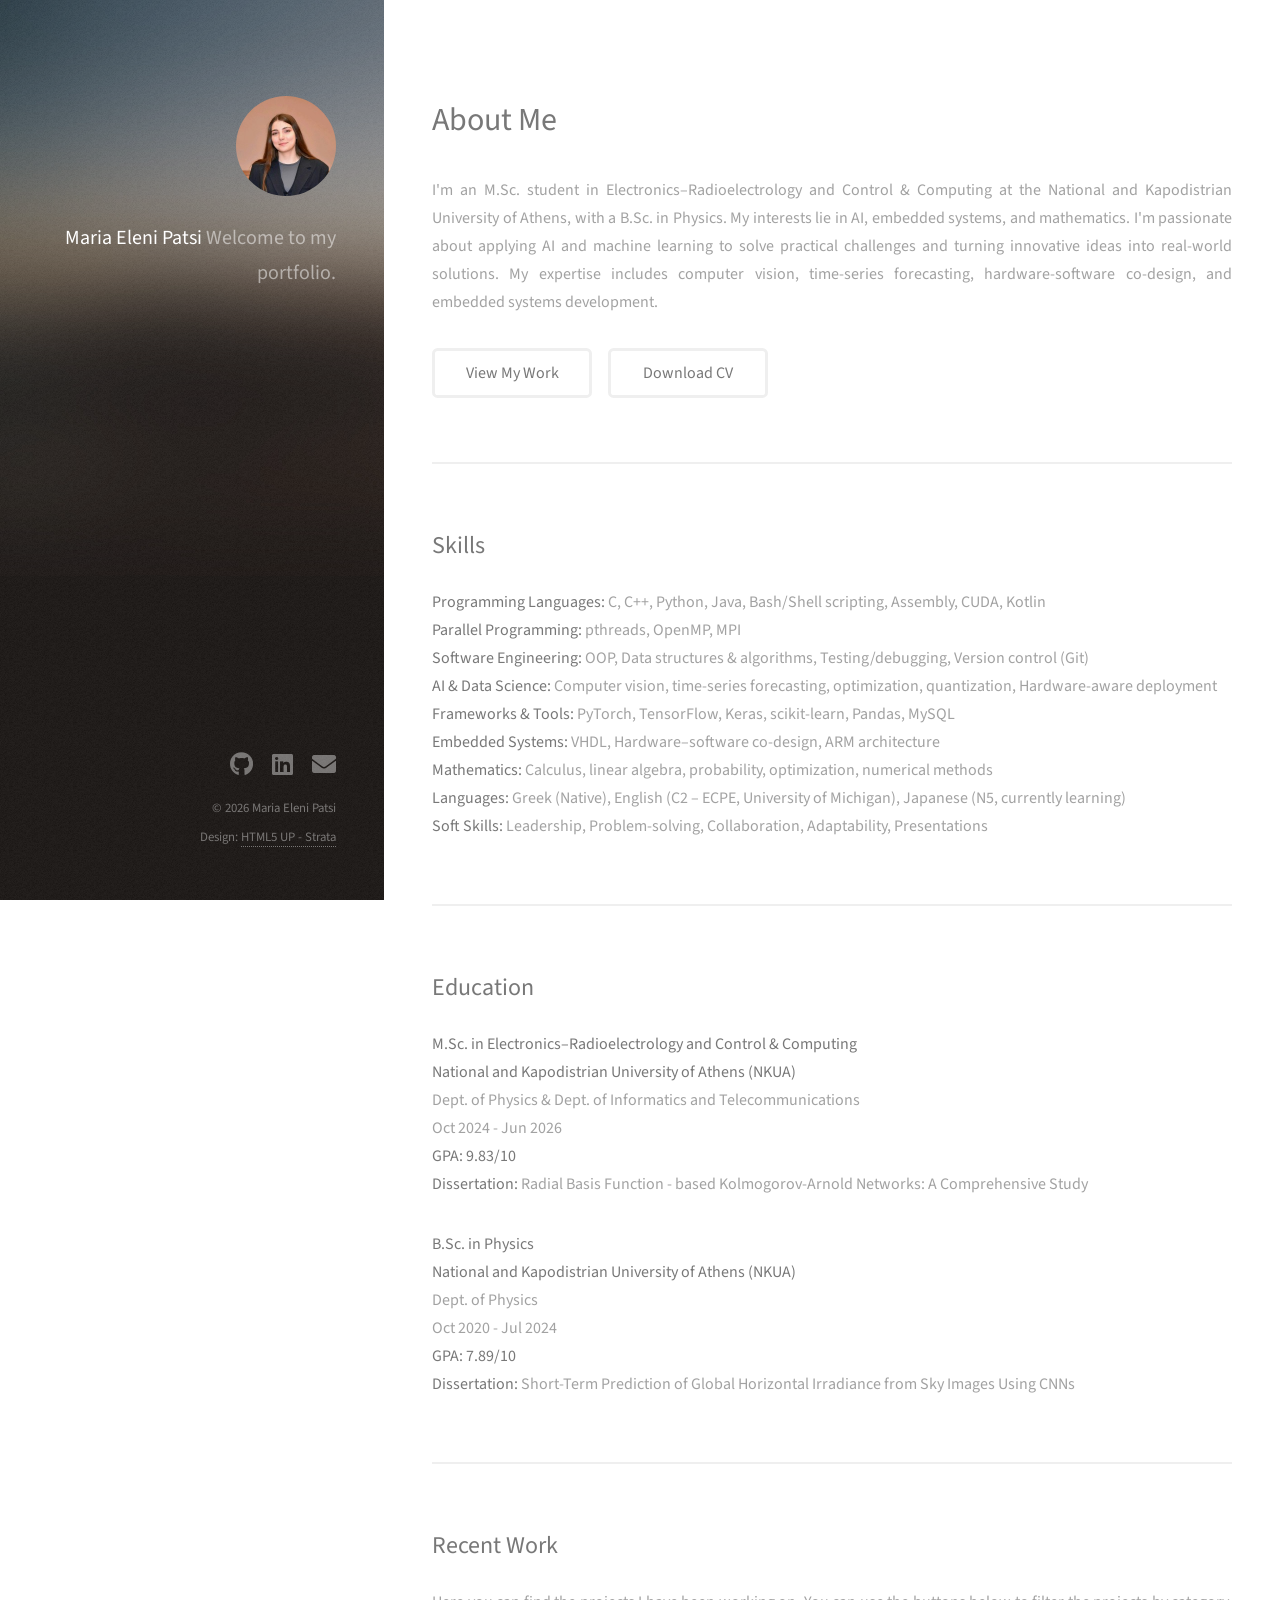
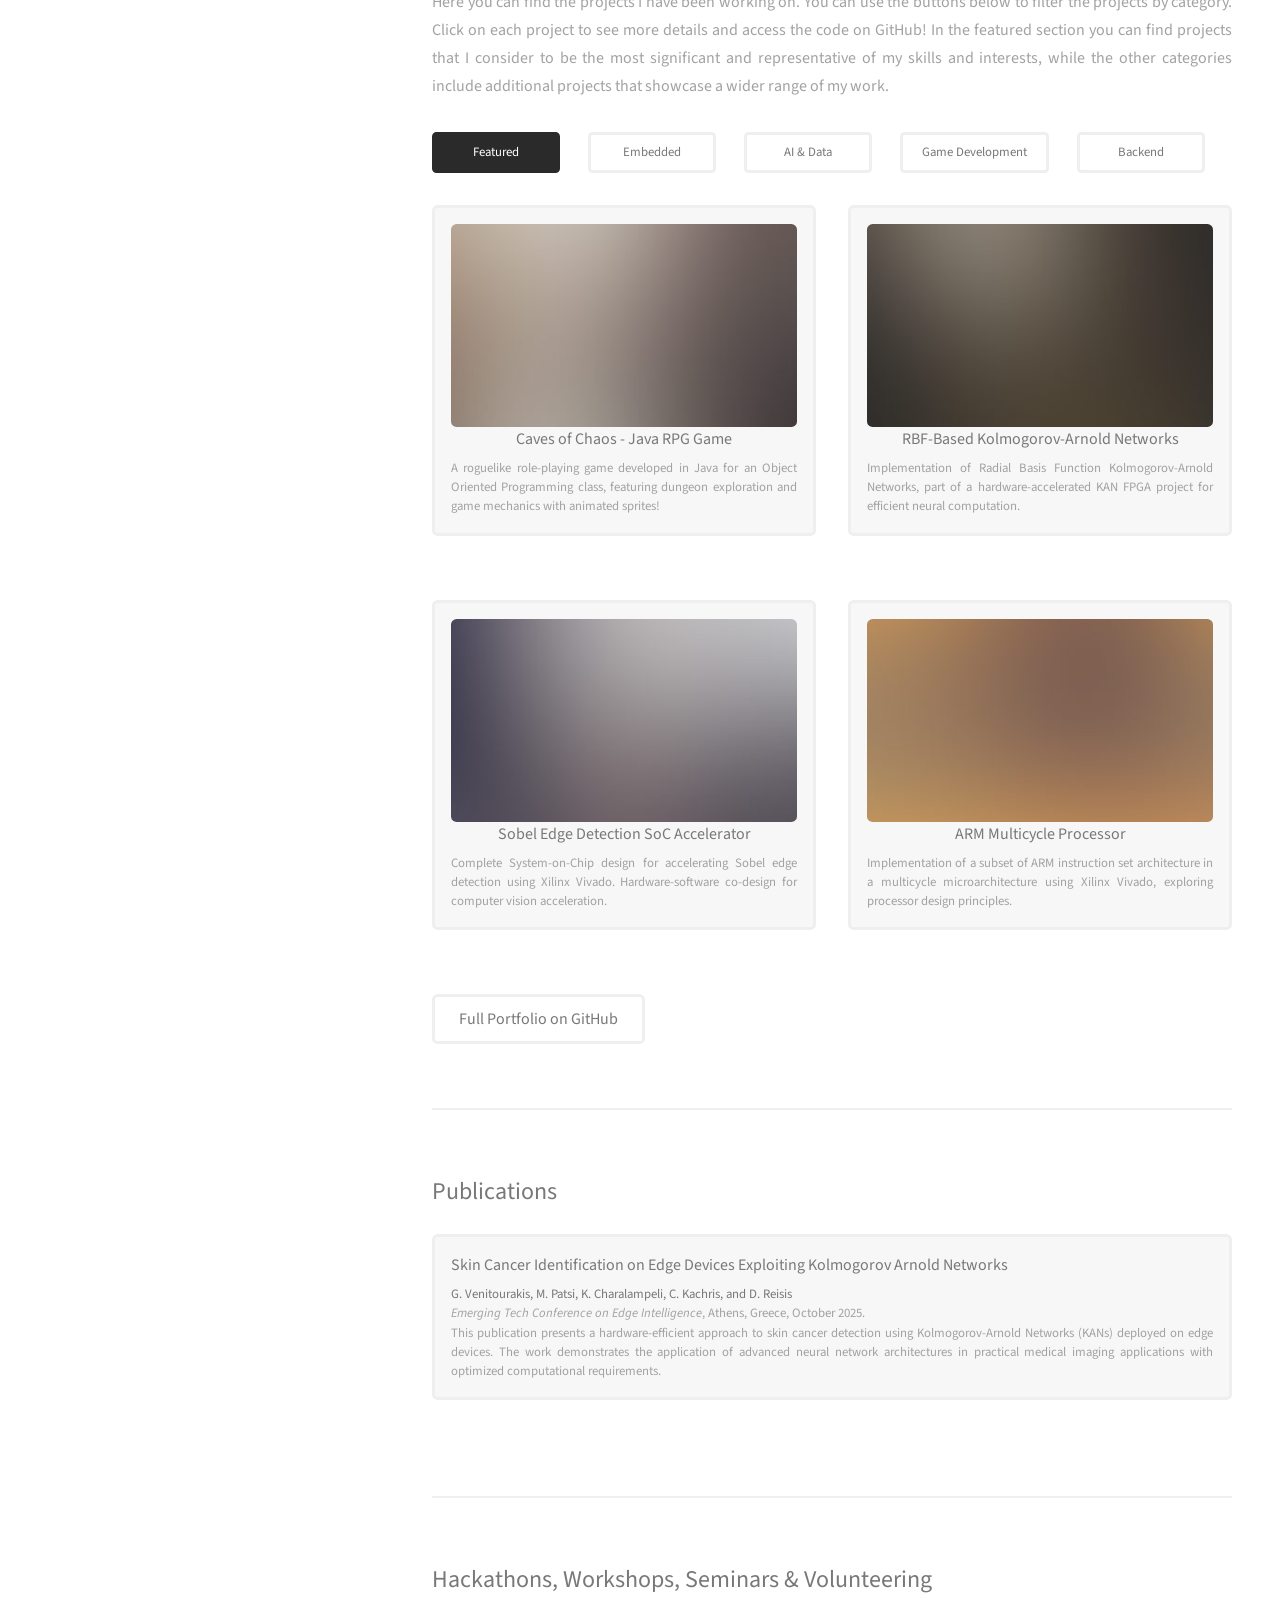
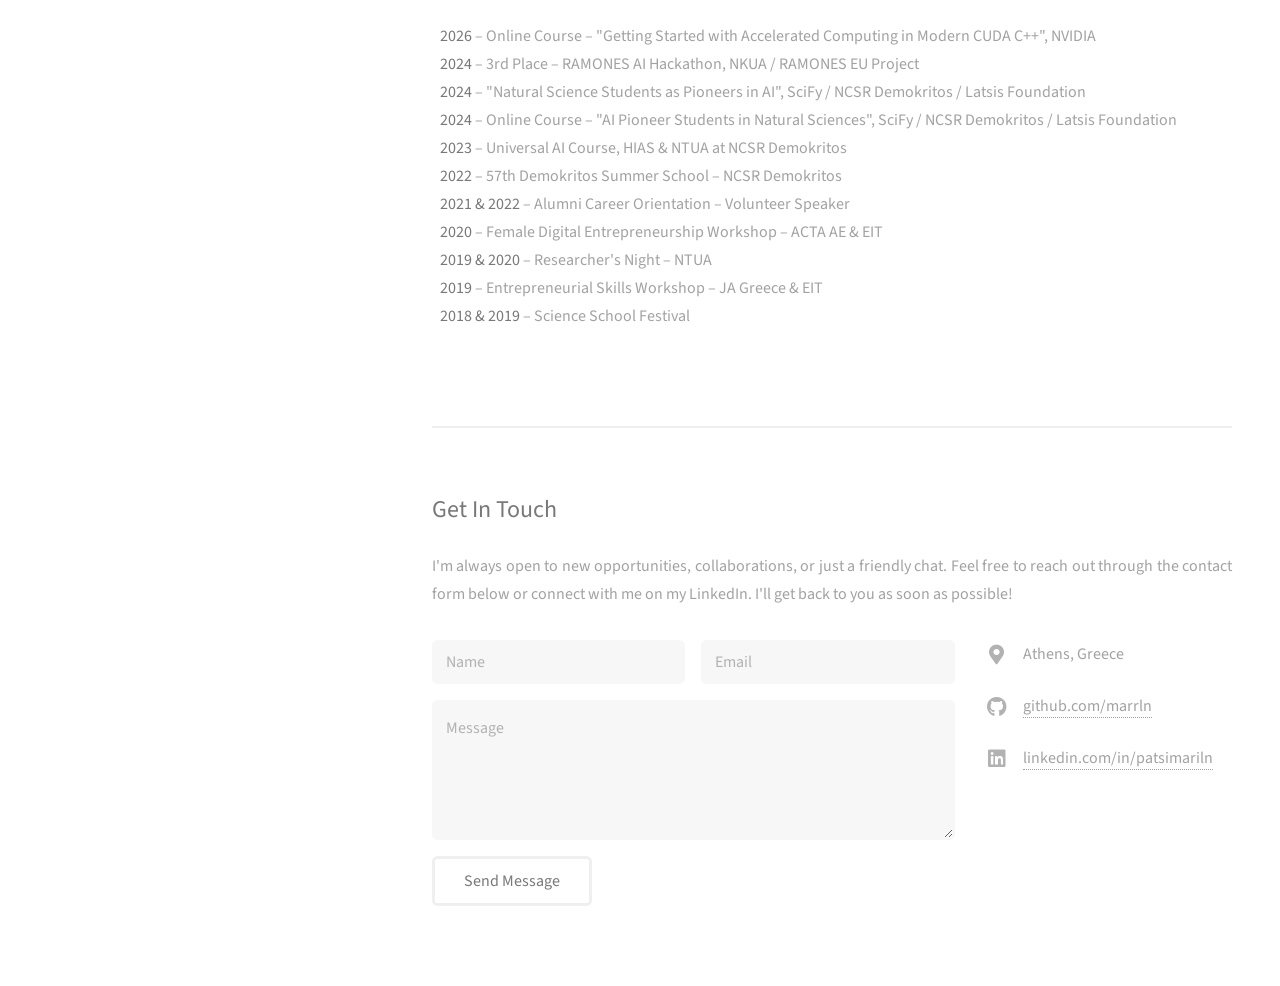
==== commit 2e6023db: "Enhance portfolio section with project filtering and descriptions" ====
--- a/index.html
+++ b/index.html
@@ -74,48 +74,76 @@
 				
 				<!-- Four -->
 					<section id="four">
-						<h2>Recent Work</h2>
-						<div class="row">
-							<article class="col-6 col-12-xsmall work-item">
+							<h2>Recent Work</h2>
+							<p> Here you can find the projects I have been working on. You can use the 
+								buttons below to filter the projects by category. Click on each project 
+								to see more details and access the code on GitHub!
+								In the featured section you can find projects that I consider to be the most 
+								significant and representative of my skills and interests, while the other 
+								categories include additional projects that showcase a wider range of my work.
+							</p>
+							<ul class="actions work-category-buttons">
+								<li><a href="#" class="button small active" data-category="featured">Featured</a></li>
+								<li><a href="#" class="button small" data-category="embedded">Embedded</a></li>
+								<li><a href="#" class="button small" data-category="ai-data">AI & Data</a></li>
+								<li><a href="#" class="button small" data-category="game-dev">Game Development</a></li>
+								<li><a href="#" class="button small" data-category="backend">Backend</a></li>
+							</ul>
+							<div class="row">
+								<article class="col-6 col-12-xsmall work-item game-dev featured">
 								<a href="projects/caves-of-chaos.html" class="image fit thumb">
 									<img src="images/thumbs/01.jpg" alt="" />
 									<h3>Caves of Chaos - Java RPG Game</h3>
-									<p>A roguelike role-playing game developed in Java for an Object Oriented Programming class, featuring dungeon exploration and game mechanics.</p>
-								</a>
-							</article>
-							<article class="col-6 col-12-xsmall work-item">
-								<a href="projects/rbf-kans.html" class="image fit thumb">
+									<p>A roguelike role-playing game developed in Java for an Object Oriented Programming class, featuring dungeon exploration and game mechanics with animated sprites!</p>
+								</a>
+							</article>
+							<article class="col-6 col-12-xsmall work-item ai-data featured">
+							<a href="projects/rbf-kans.html" class="image fit thumb">
 									<img src="images/thumbs/02.jpg" alt="" />
 									<h3>RBF-Based Kolmogorov-Arnold Networks</h3>
 									<p>Implementation of Radial Basis Function Kolmogorov-Arnold Networks, part of a hardware-accelerated KAN FPGA project for efficient neural computation.</p>
 								</a>
 							</article>
-							<article class="col-6 col-12-xsmall work-item">
+								<article class="col-6 col-12-xsmall work-item embedded featured">
 								<a href="projects/sobel.html" class="image fit thumb">
 									<img src="images/thumbs/03.jpg" alt="" />
 									<h3>Sobel Edge Detection SoC Accelerator</h3>
 									<p>Complete System-on-Chip design for accelerating Sobel edge detection using Xilinx Vivado. Hardware-software co-design for computer vision acceleration.</p>
 								</a>
 							</article>
-							<article class="col-6 col-12-xsmall work-item">
+								<article class="col-6 col-12-xsmall work-item embedded featured">
 								<a href="projects/arm-processor.html" class="image fit thumb">
 									<img src="images/thumbs/04.jpg" alt="" />
 									<h3>ARM Multicycle Processor</h3>
 									<p>Implementation of a subset of ARM instruction set architecture in a multicycle microarchitecture using Xilinx Vivado, exploring processor design principles.</p>
 								</a>
 							</article>
-							<article class="col-6 col-12-xsmall work-item">
+								<article class="col-6 col-12-xsmall work-item ai-data">
 								<a href="projects/stock-predictions.html" class="image fit thumb">
 									<img src="images/thumbs/05.jpg" alt="" />
 									<h3>Deep Neural Networks for Stock Prediction</h3>
 									<p>Final project for Deep Neural Networks course exploring machine learning approaches for time-series financial data prediction and analysis.</p>
 								</a>
 							</article>
-							<article class="col-6 col-12-xsmall work-item">
+							<article class="col-6 col-12-xsmall work-item backend">
 								<a href="projects/thread-experiments.html" class="image fit thumb">
 									<img src="images/thumbs/06.jpg" alt="" />
 									<h3>Parallel Programming Experiments</h3>
-									<p>Comprehensive exploration of parallel programming in C using Pthreads and OpenMP, investigating concurrent programming patterns and performance optimization.</p>
+									<p>Comprehensive exploration of parallel programming in C using Pthreads, OpenMP and MPI, investigating concurrent programming patterns and performance optimization.</p>
+								</a>
+							</article>
+							<article class="col-6 col-12-xsmall work-item backend">
+								<a href="#" class="image fit thumb">
+									<img src="images/thumbs/07.svg" alt="Image Toolkit - C++ thumbnail" />
+									<h3>Image Toolkit - C++</h3>
+									<p>A C++17 image processing toolkit with command-line automation and image I/O. It includes convolution filters, max pooling, kernel based filters, flexible output handling, and unit-tested components built with CMake.</p>
+								</a>
+							</article>
+							<article class="col-6 col-12-xsmall work-item backend">
+								<a href="#" class="image fit thumb">
+									<img src="images/thumbs/08.svg" alt="c-sparse-matrix-engine thumbnail" />
+									<h3>c-sparse-matrix-engine</h3>
+									<p>With this engine a 2D sparse matrix data structure is implemented with graph traversal capabilities using Breadth First Search (BFS) while also detecting cycles in the BFS tree. Basic operations for nodes include create, insert, delete.</p>
 								</a>
 							</article>
 						</div>
--- a/assets/css/main.css
+++ b/assets/css/main.css
@@ -2592,6 +2592,42 @@
 		.work-item .image.thumb:after {
 			display: none;
 		}
+
+	.button.active,
+	.button.active:hover {
+		background-color: #2a2a2a;
+		border-color: #2a2a2a;
+		color: #ffffff !important;
+	}
+
+	.work-category-buttons {
+		display: flex;
+		flex-wrap: wrap;
+		gap: 0.75em;
+		margin-bottom: 2em;
+		padding-left: 0;
+	}
+
+	.work-category-buttons li {
+		margin: 0;
+	}
+
+	.work-item.placeholder .thumb.placeholder {
+		background-color: rgba(255,255,255,0.05);
+		border: 1px dashed #efefef;
+		align-items: center;
+		display: flex;
+		justify-content: center;
+		min-height: 180px;
+		position: relative;
+	}
+
+	.work-item.placeholder .placeholder-text {
+		color: #efefef;
+		font-size: 1rem;
+		padding: 1em;
+		text-align: center;
+	}
 
 		.work-item a:hover {
 			border-color: #2a2a2a;
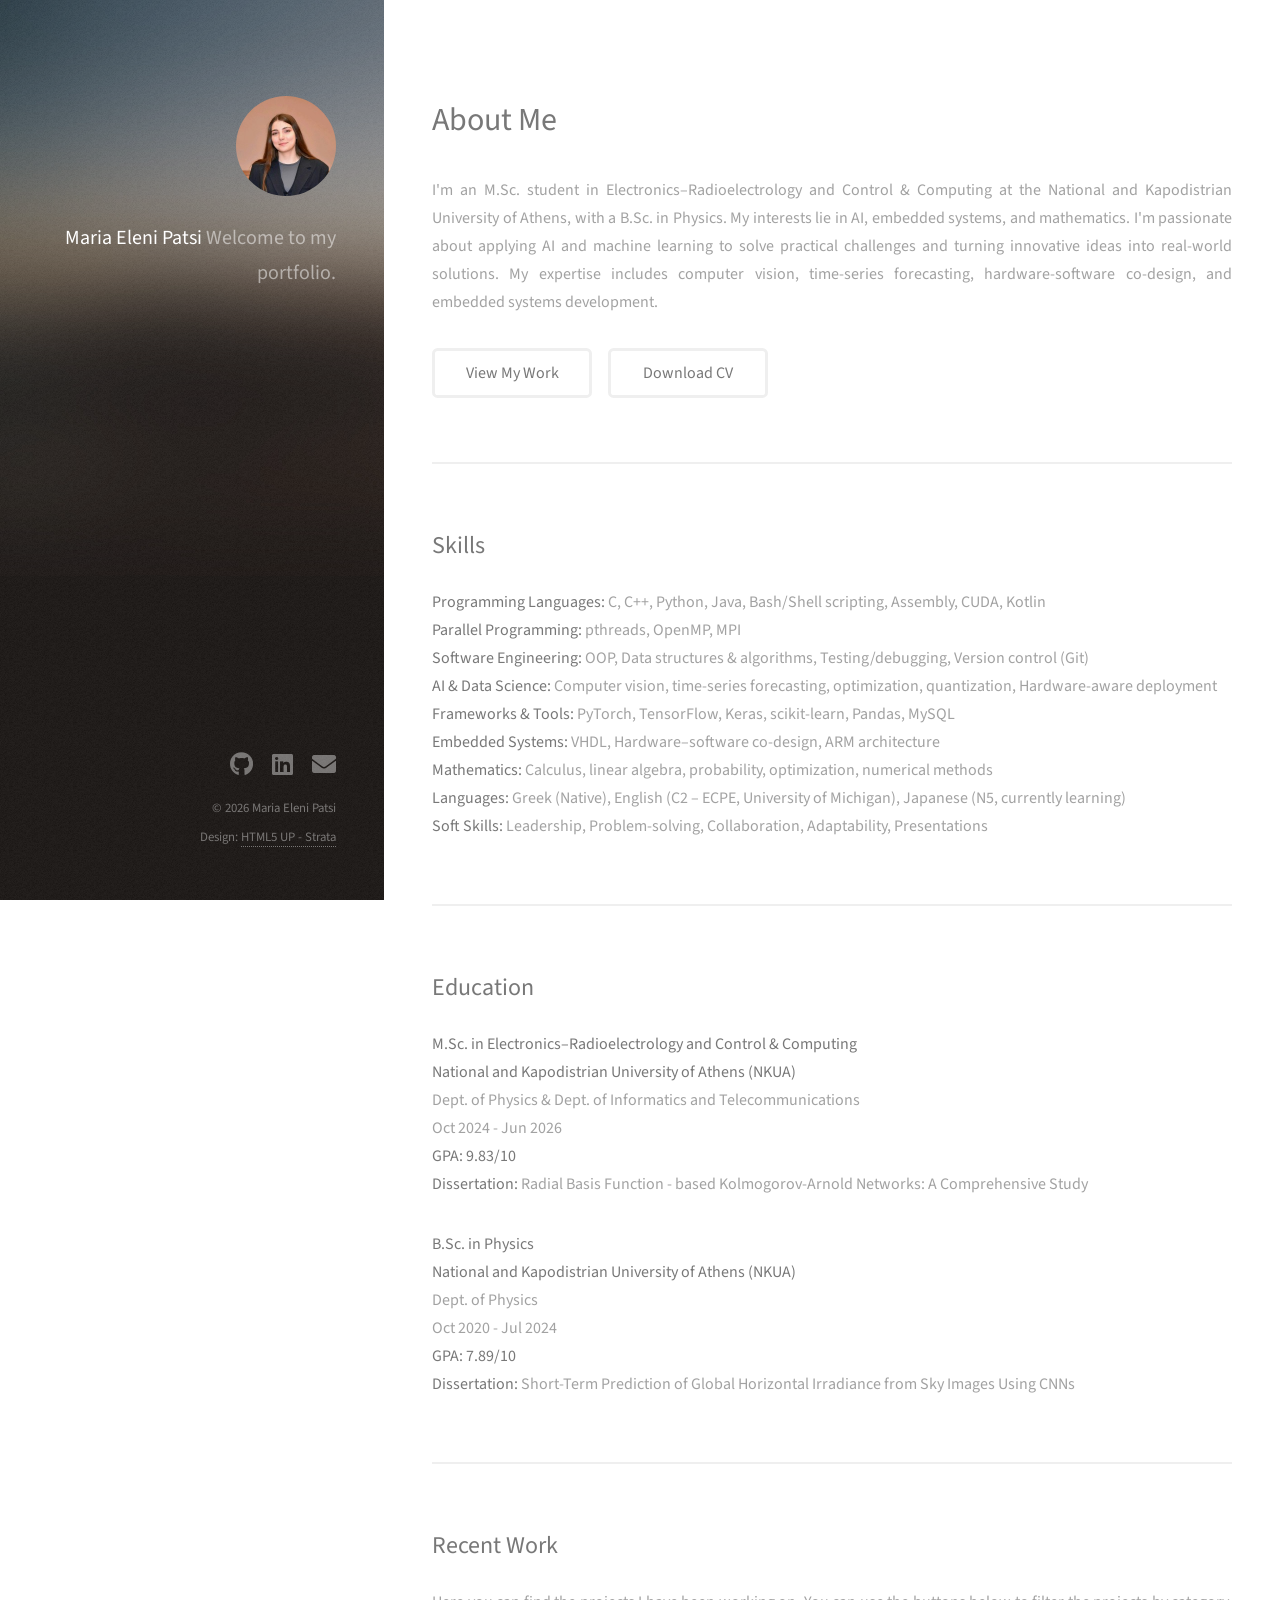
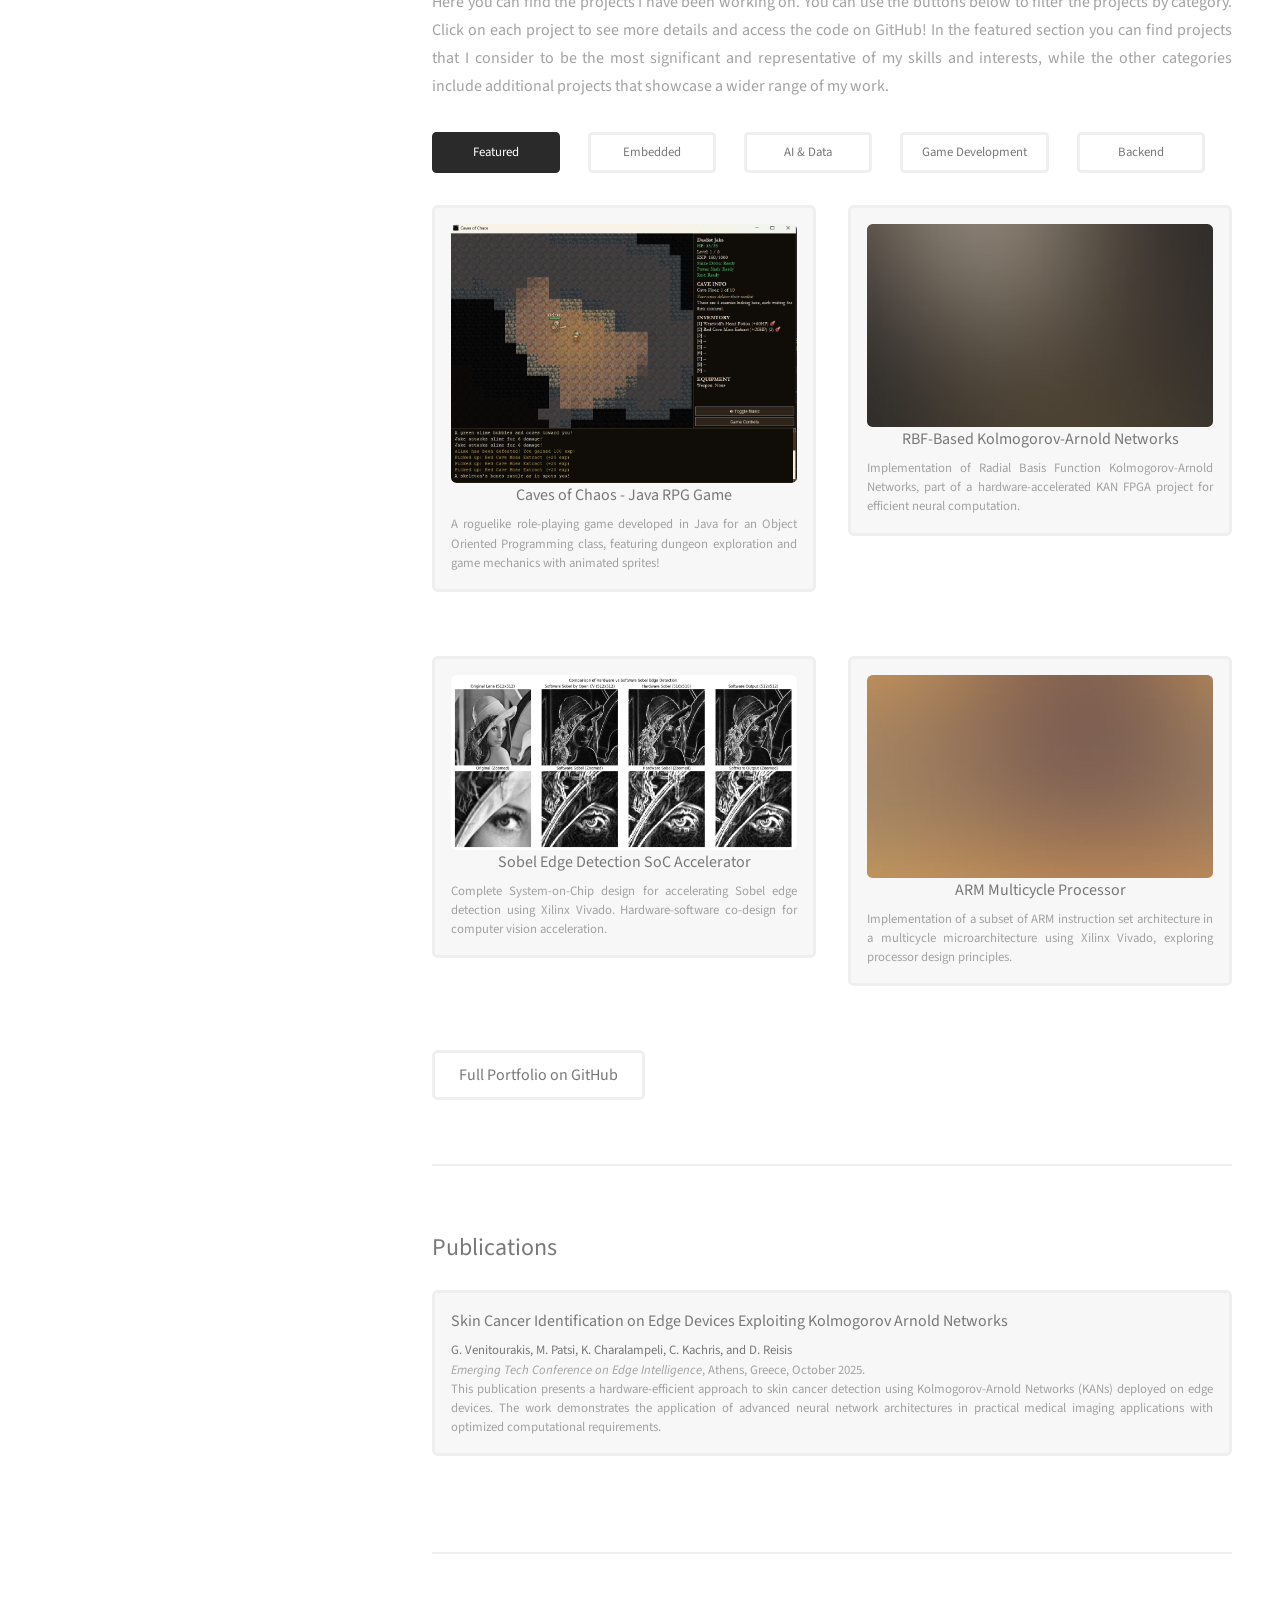
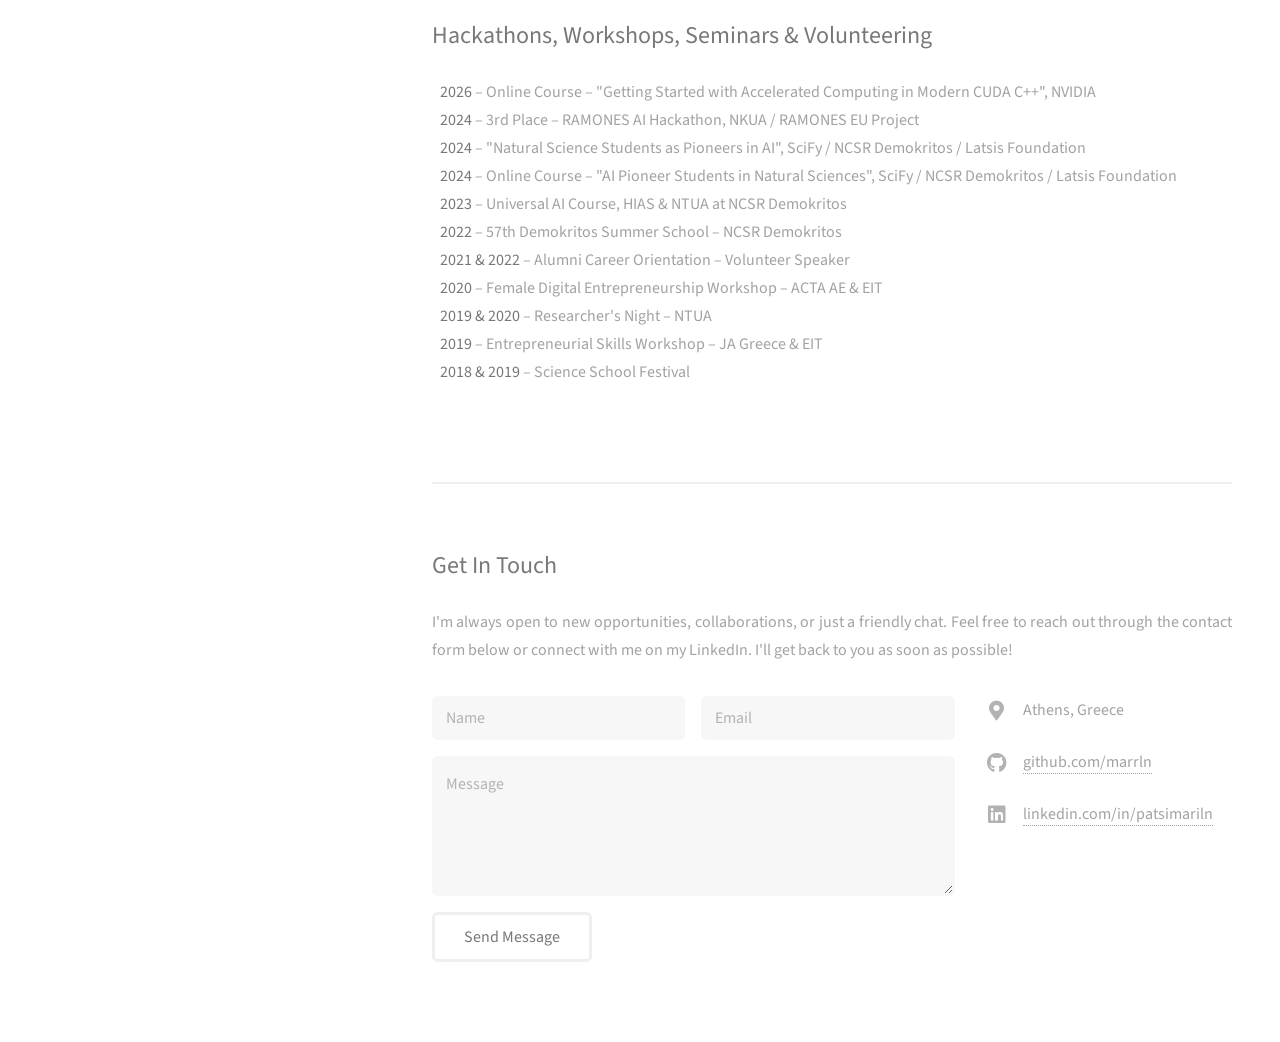
==== commit 7c422a2b: "Update project images and links in portfolio" ====
--- a/index.html
+++ b/index.html
@@ -92,7 +92,7 @@
 							<div class="row">
 								<article class="col-6 col-12-xsmall work-item game-dev featured">
 								<a href="projects/caves-of-chaos.html" class="image fit thumb">
-									<img src="images/thumbs/01.jpg" alt="" />
+									<img src="images\caves-of-chaos\gameplay1.jpg" alt="" />
 									<h3>Caves of Chaos - Java RPG Game</h3>
 									<p>A roguelike role-playing game developed in Java for an Object Oriented Programming class, featuring dungeon exploration and game mechanics with animated sprites!</p>
 								</a>
@@ -106,13 +106,13 @@
 							</article>
 								<article class="col-6 col-12-xsmall work-item embedded featured">
 								<a href="projects/sobel.html" class="image fit thumb">
-									<img src="images/thumbs/03.jpg" alt="" />
+									<img src="images\sobel\sobel_example.png" alt="" />
 									<h3>Sobel Edge Detection SoC Accelerator</h3>
 									<p>Complete System-on-Chip design for accelerating Sobel edge detection using Xilinx Vivado. Hardware-software co-design for computer vision acceleration.</p>
 								</a>
 							</article>
 								<article class="col-6 col-12-xsmall work-item embedded featured">
-								<a href="projects/arm-processor.html" class="image fit thumb">
+								<a href="projects/arm.html" class="image fit thumb">
 									<img src="images/thumbs/04.jpg" alt="" />
 									<h3>ARM Multicycle Processor</h3>
 									<p>Implementation of a subset of ARM instruction set architecture in a multicycle microarchitecture using Xilinx Vivado, exploring processor design principles.</p>
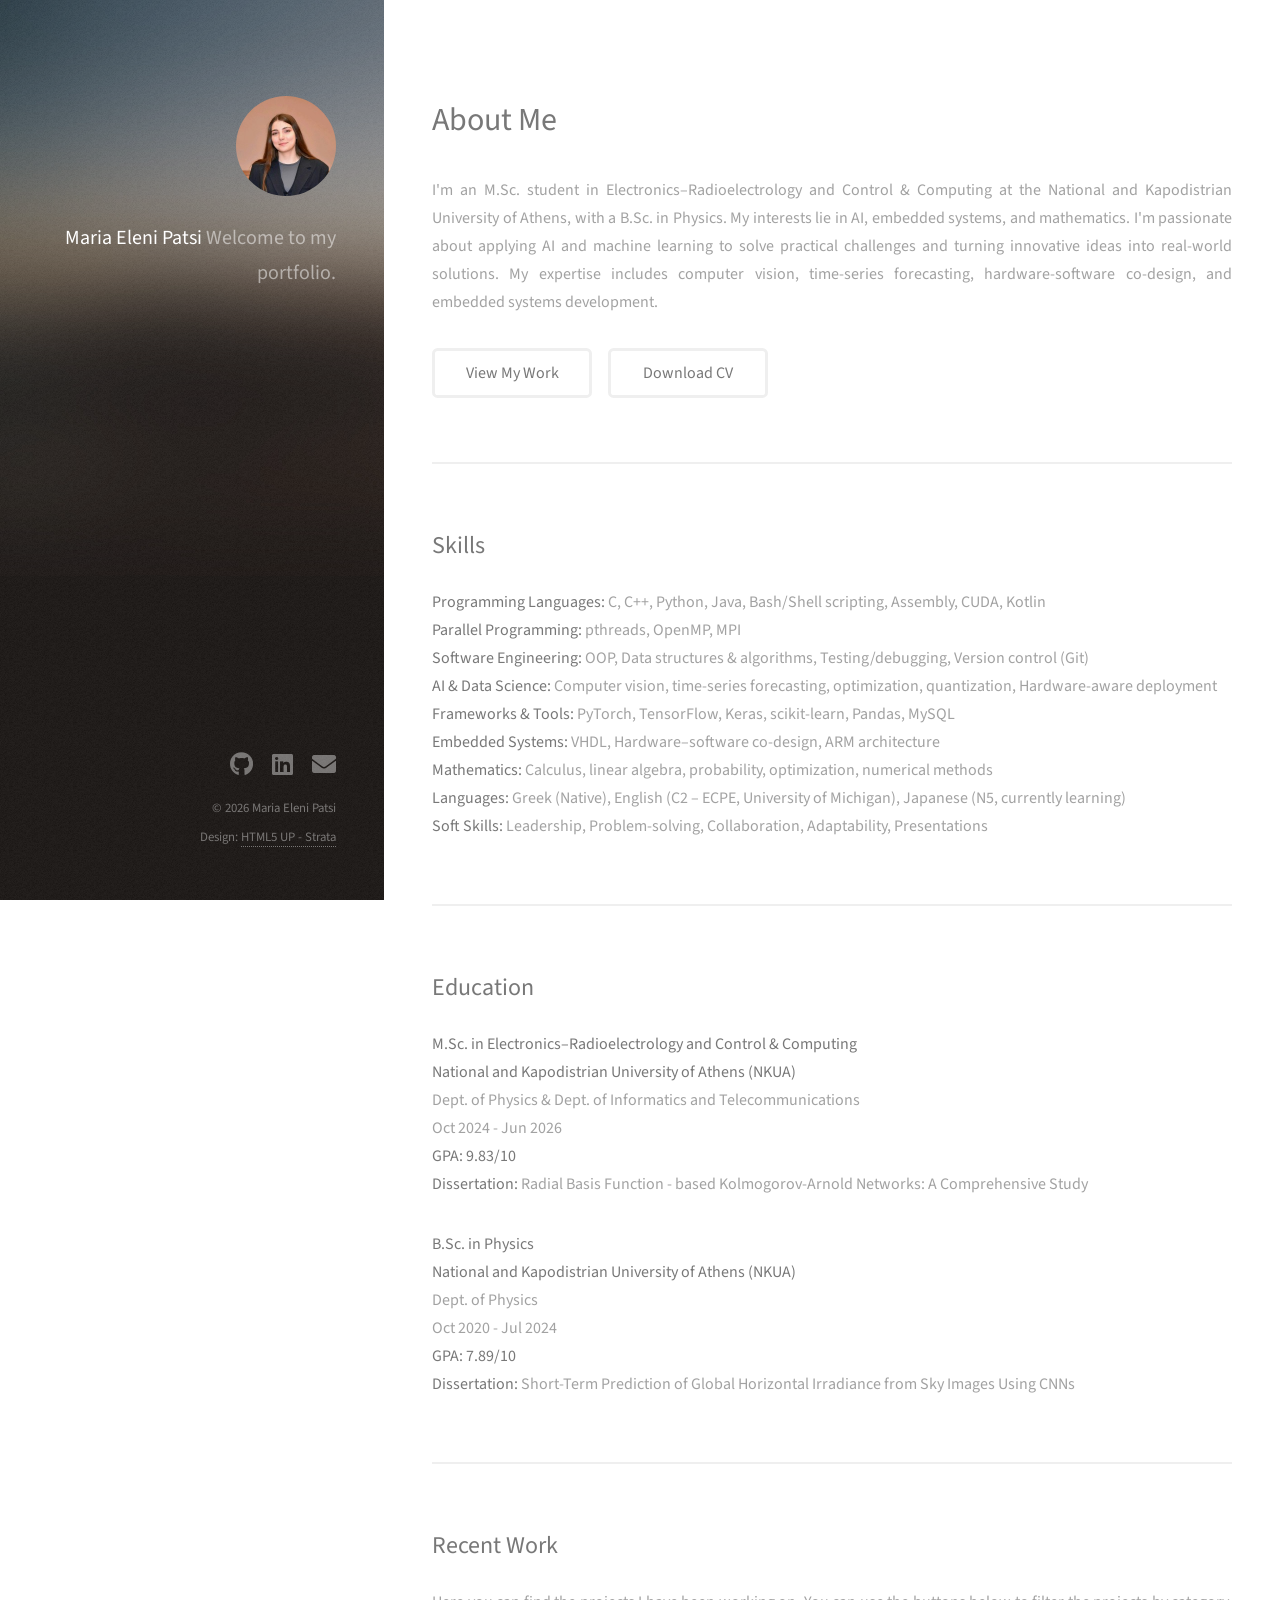
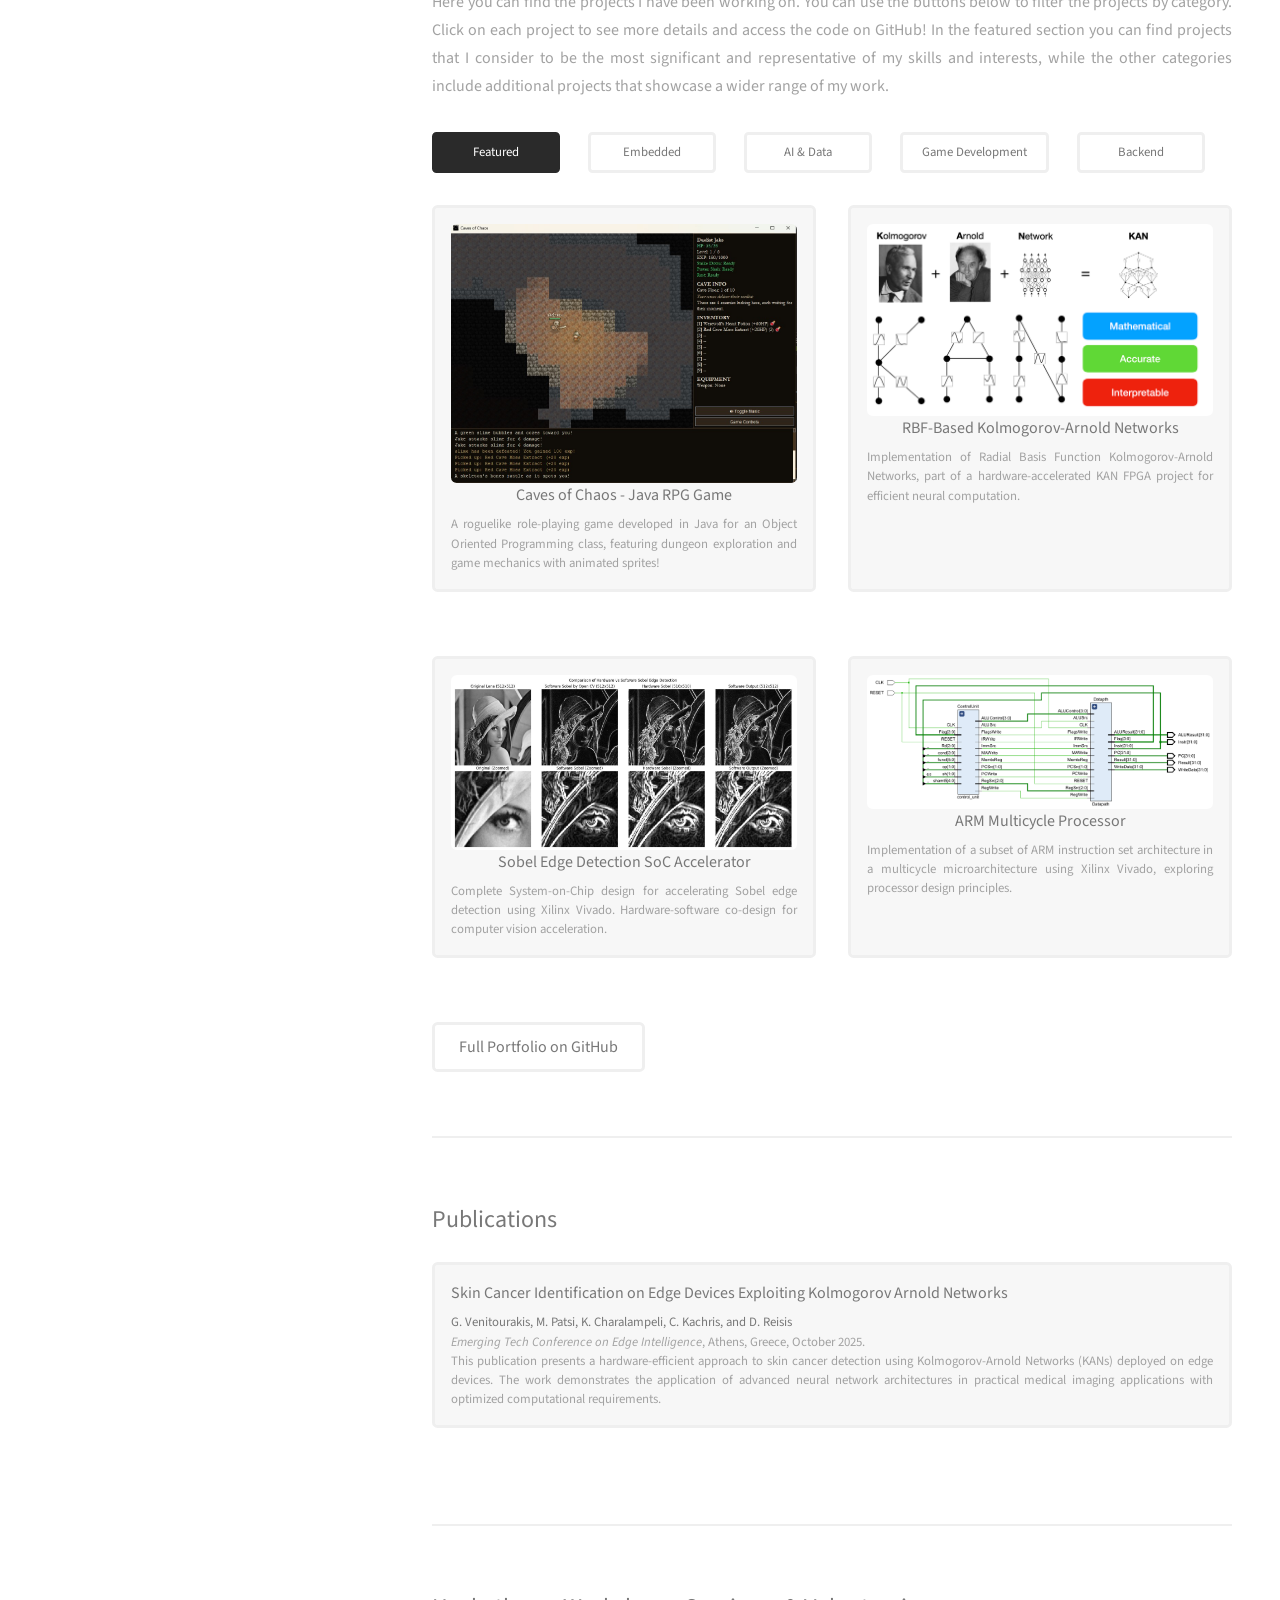
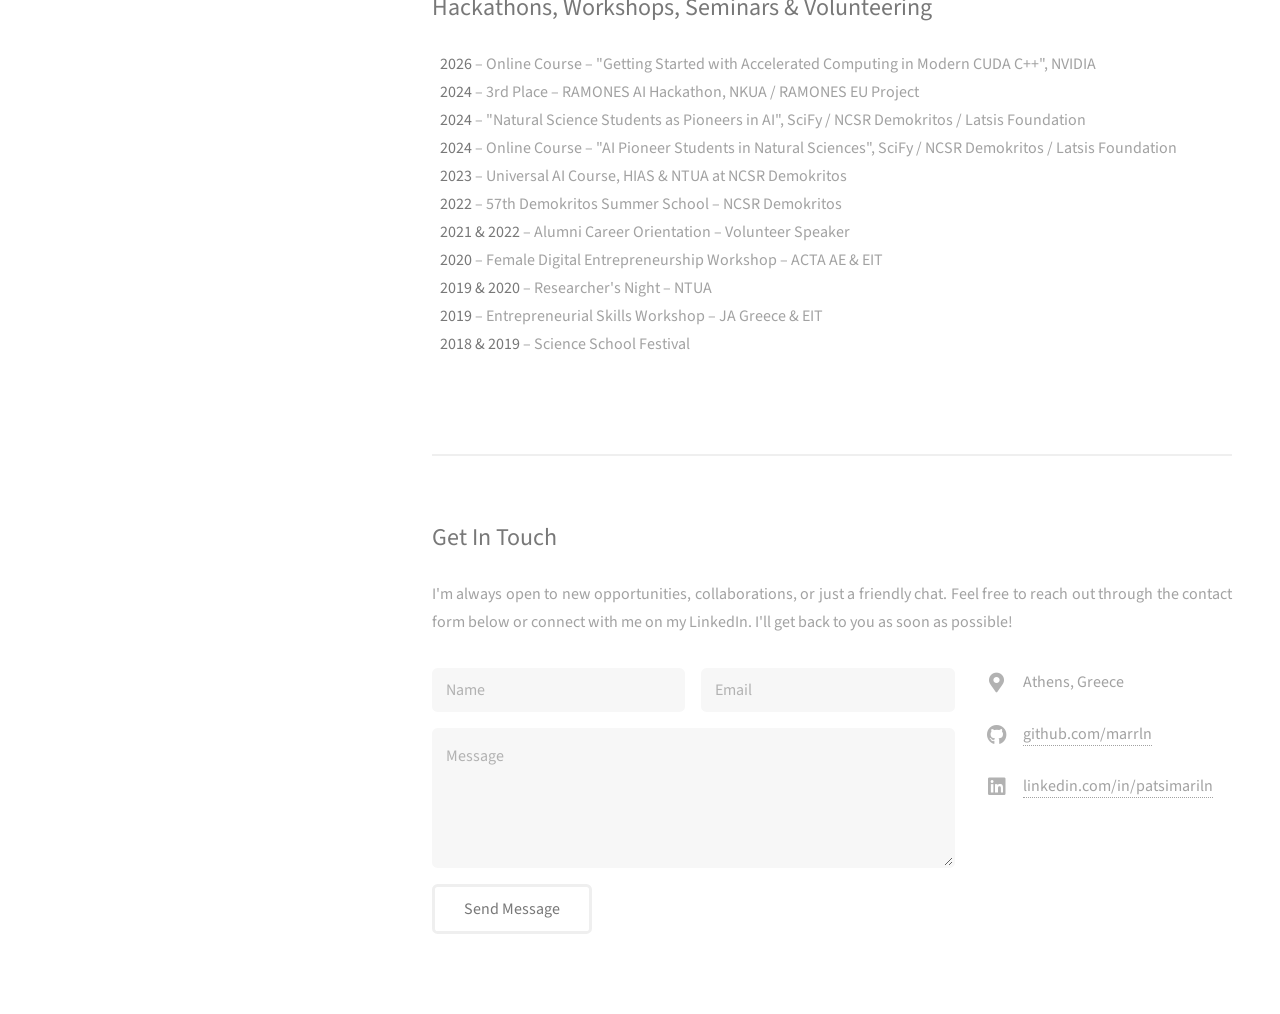
==== commit b900090d: "Update project thumbnails for RBF-KAN and ARM Multicycle Processor" ====
--- a/index.html
+++ b/index.html
@@ -99,7 +99,7 @@
 							</article>
 							<article class="col-6 col-12-xsmall work-item ai-data featured">
 							<a href="projects/rbf-kans.html" class="image fit thumb">
-									<img src="images/thumbs/02.jpg" alt="" />
+									<img src="images\thumbs\kan_thump.png" alt="" />
 									<h3>RBF-Based Kolmogorov-Arnold Networks</h3>
 									<p>Implementation of Radial Basis Function Kolmogorov-Arnold Networks, part of a hardware-accelerated KAN FPGA project for efficient neural computation.</p>
 								</a>
@@ -113,7 +113,7 @@
 							</article>
 								<article class="col-6 col-12-xsmall work-item embedded featured">
 								<a href="projects/arm.html" class="image fit thumb">
-									<img src="images/thumbs/04.jpg" alt="" />
+									<img src="images\arm\proc_rtl.png" alt="" />
 									<h3>ARM Multicycle Processor</h3>
 									<p>Implementation of a subset of ARM instruction set architecture in a multicycle microarchitecture using Xilinx Vivado, exploring processor design principles.</p>
 								</a>
--- a/assets/css/main.css
+++ b/assets/css/main.css
@@ -2574,10 +2574,14 @@
 
 	.work-item {
 		margin: 0 0 2em 0;
+		display: flex;
+		flex-direction: column;
 	}
 
 		.work-item a {
-			display: block;
+			display: flex;
+			flex-direction: column;
+			flex: 1;
 			background: #f7f7f7;
 			border: solid 3px #efefef;
 			padding: 1em;
@@ -2649,6 +2653,10 @@
 		}
 
 		.work-item p {
+			display: flex;
+			flex-direction: column;
+			justify-content: center;
+			flex: 1;
 			font-size: 0.8em;
 			line-height: 1.5em;
 			margin: 0;
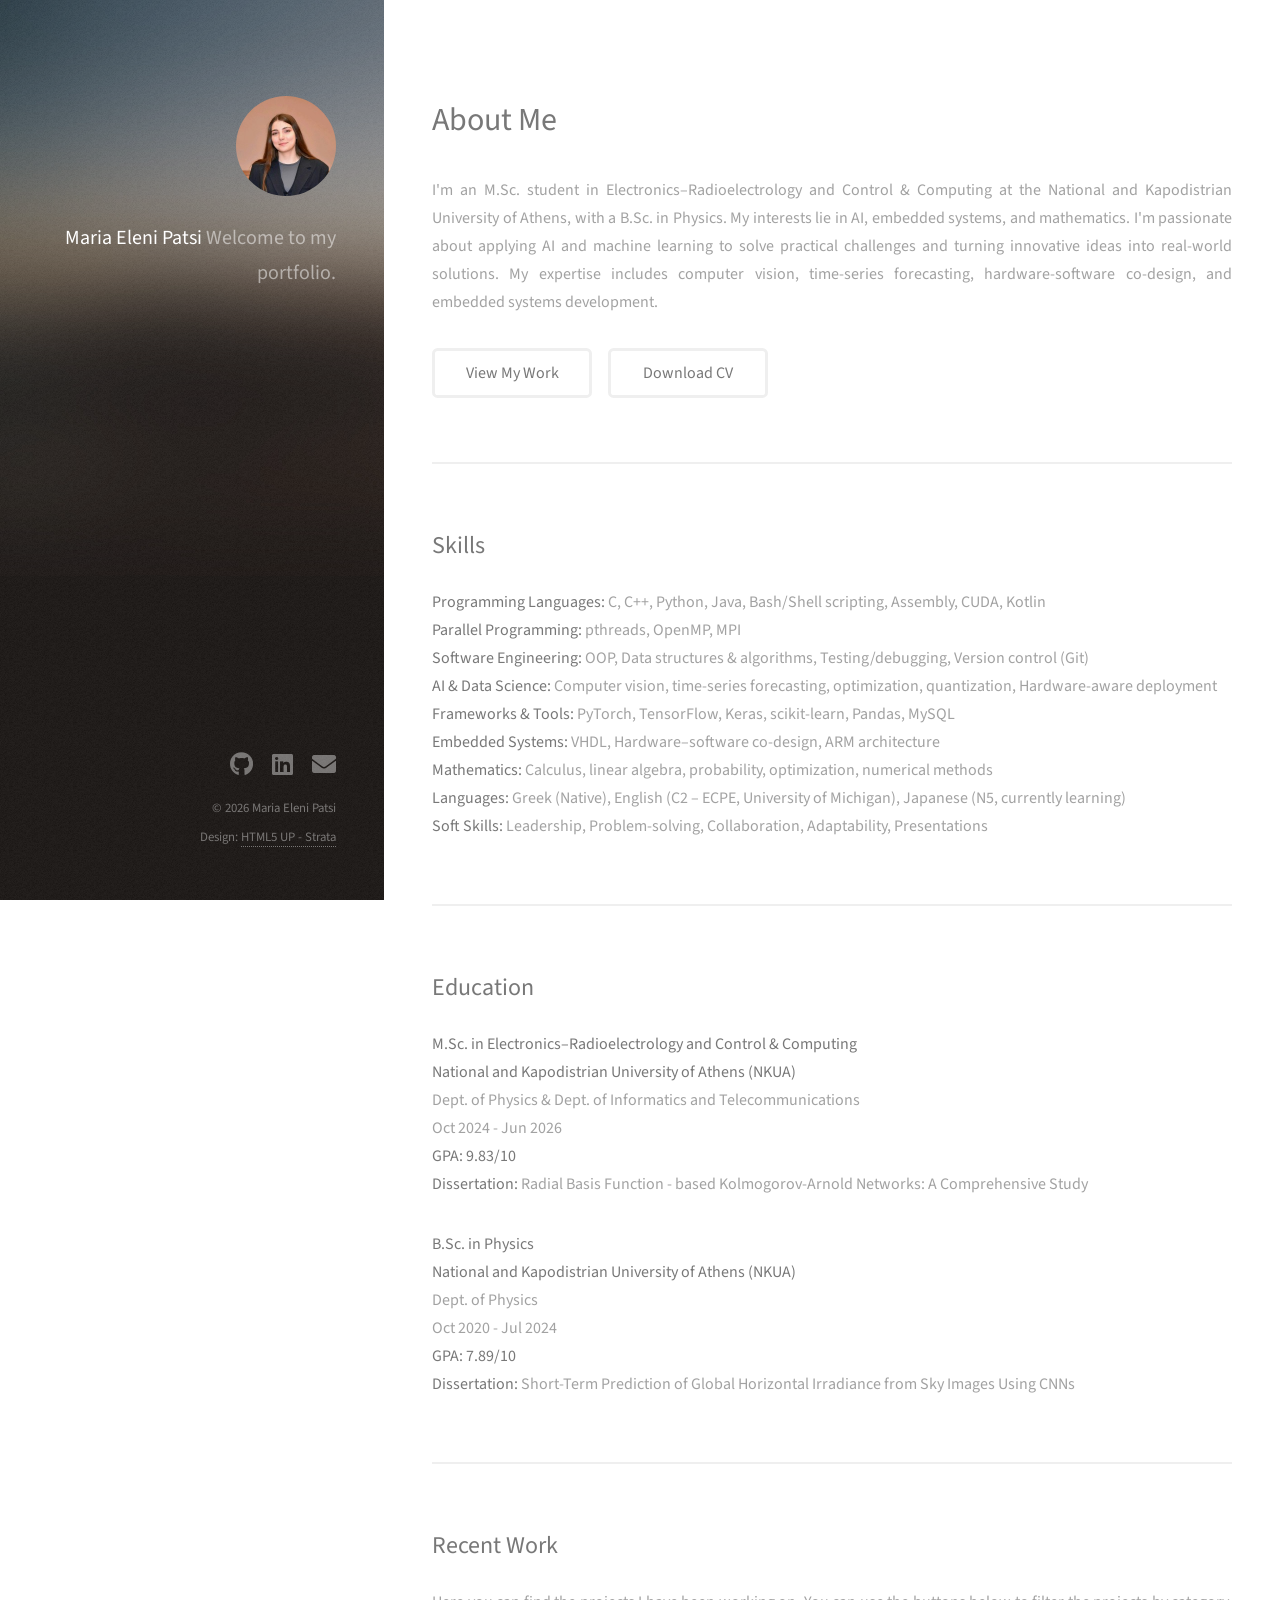
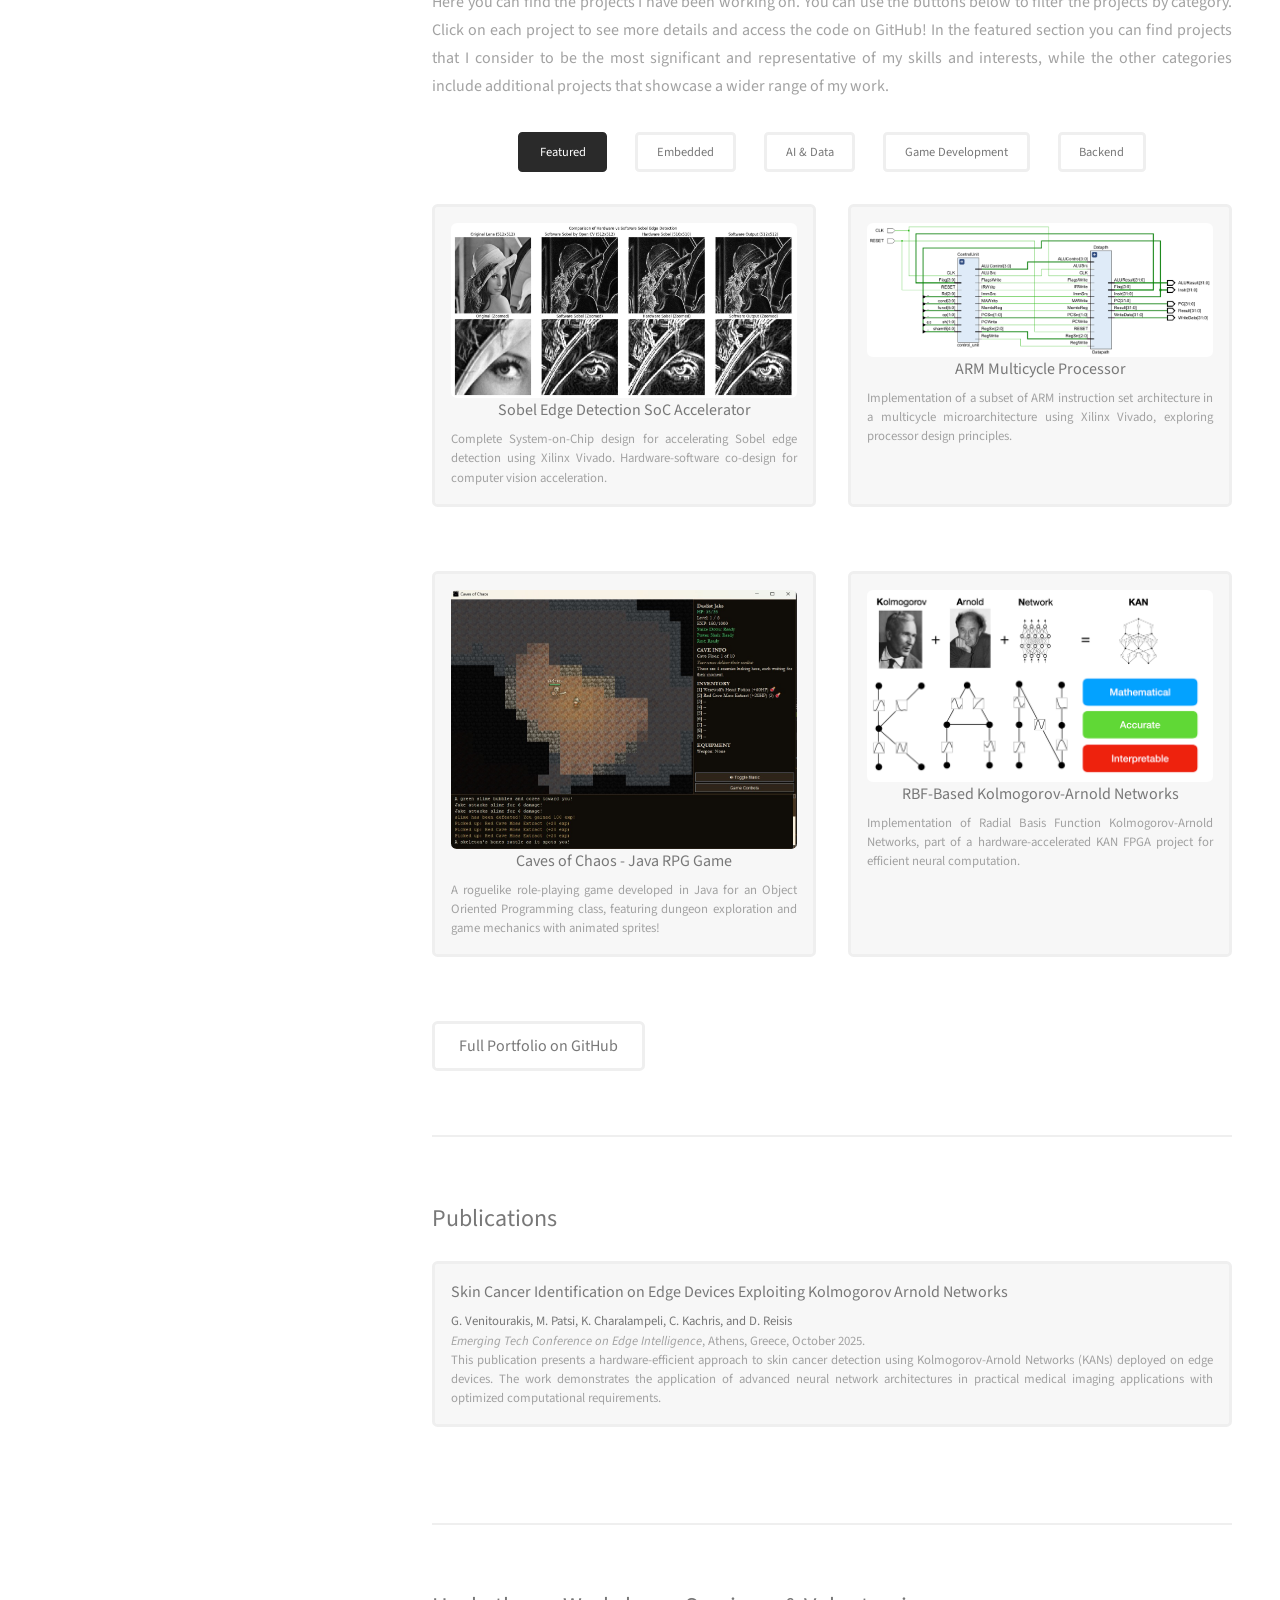
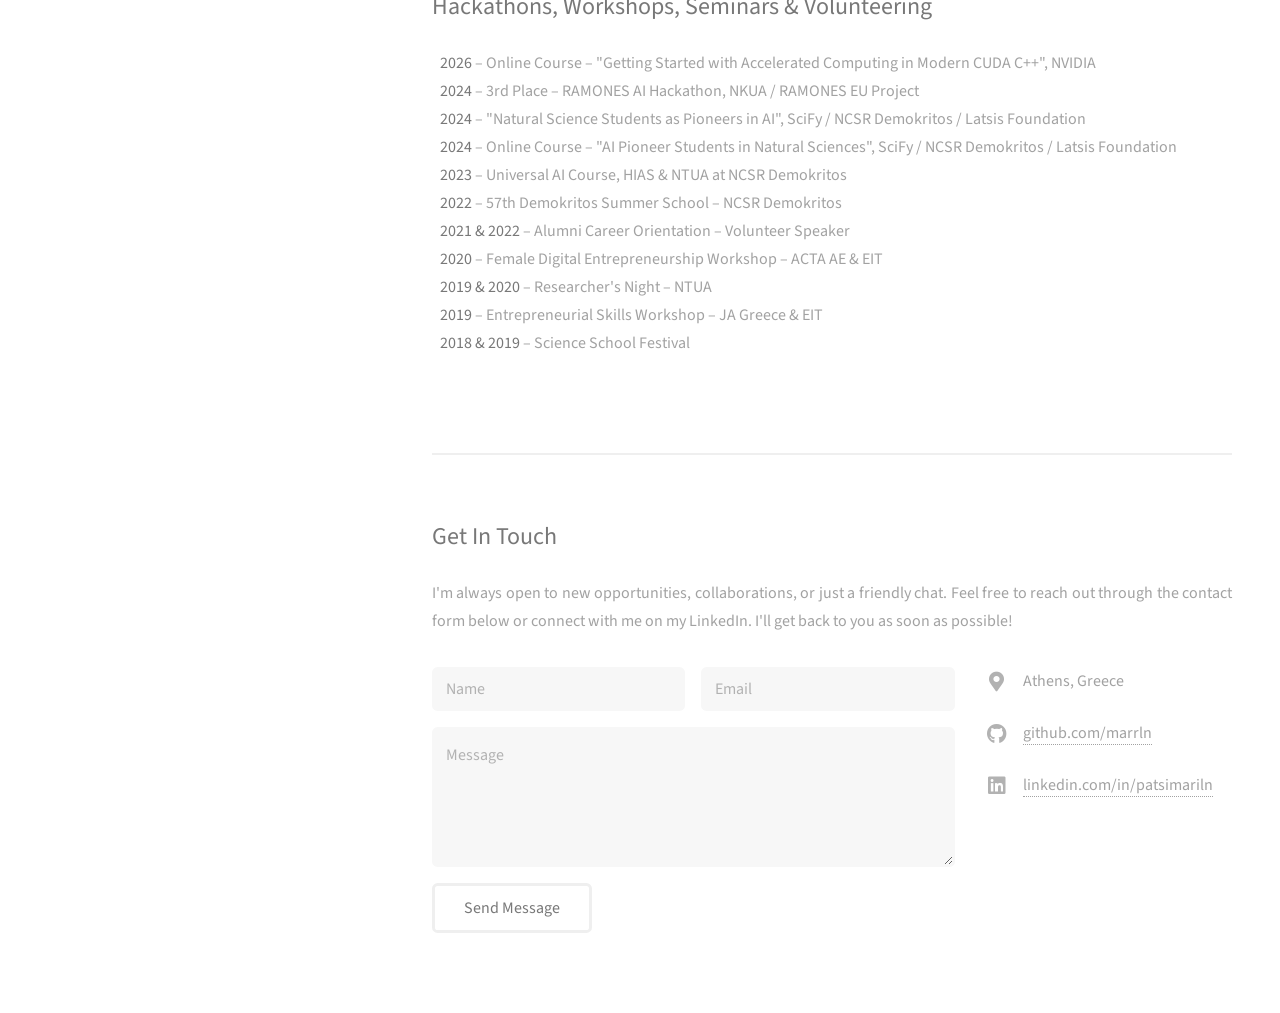
==== commit 55ae1869: "Enhance work category buttons layout and add reveal animation for filtered items" ====
--- a/index.html
+++ b/index.html
@@ -90,6 +90,20 @@
 								<li><a href="#" class="button small" data-category="backend">Backend</a></li>
 							</ul>
 							<div class="row">
+								<article class="col-6 col-12-xsmall work-item embedded featured">
+								<a href="projects/sobel.html" class="image fit thumb">
+									<img src="images\sobel\sobel_example.png" alt="" />
+									<h3>Sobel Edge Detection SoC Accelerator</h3>
+									<p>Complete System-on-Chip design for accelerating Sobel edge detection using Xilinx Vivado. Hardware-software co-design for computer vision acceleration.</p>
+								</a>
+							</article>
+								<article class="col-6 col-12-xsmall work-item embedded featured">
+								<a href="projects/arm.html" class="image fit thumb">
+									<img src="images\arm\proc_rtl.png" alt="" />
+									<h3>ARM Multicycle Processor</h3>
+									<p>Implementation of a subset of ARM instruction set architecture in a multicycle microarchitecture using Xilinx Vivado, exploring processor design principles.</p>
+								</a>
+							</article>
 								<article class="col-6 col-12-xsmall work-item game-dev featured">
 								<a href="projects/caves-of-chaos.html" class="image fit thumb">
 									<img src="images\caves-of-chaos\gameplay1.jpg" alt="" />
@@ -104,20 +118,6 @@
 									<p>Implementation of Radial Basis Function Kolmogorov-Arnold Networks, part of a hardware-accelerated KAN FPGA project for efficient neural computation.</p>
 								</a>
 							</article>
-								<article class="col-6 col-12-xsmall work-item embedded featured">
-								<a href="projects/sobel.html" class="image fit thumb">
-									<img src="images\sobel\sobel_example.png" alt="" />
-									<h3>Sobel Edge Detection SoC Accelerator</h3>
-									<p>Complete System-on-Chip design for accelerating Sobel edge detection using Xilinx Vivado. Hardware-software co-design for computer vision acceleration.</p>
-								</a>
-							</article>
-								<article class="col-6 col-12-xsmall work-item embedded featured">
-								<a href="projects/arm.html" class="image fit thumb">
-									<img src="images\arm\proc_rtl.png" alt="" />
-									<h3>ARM Multicycle Processor</h3>
-									<p>Implementation of a subset of ARM instruction set architecture in a multicycle microarchitecture using Xilinx Vivado, exploring processor design principles.</p>
-								</a>
-							</article>
 								<article class="col-6 col-12-xsmall work-item ai-data">
 								<a href="projects/stock-predictions.html" class="image fit thumb">
 									<img src="images/thumbs/05.jpg" alt="" />
@@ -134,14 +134,14 @@
 							</article>
 							<article class="col-6 col-12-xsmall work-item backend">
 								<a href="#" class="image fit thumb">
-									<img src="images/thumbs/07.svg" alt="Image Toolkit - C++ thumbnail" />
+									<img src="images/thumbs/01.jpg" alt="Image Toolkit - C++ thumbnail" />
 									<h3>Image Toolkit - C++</h3>
 									<p>A C++17 image processing toolkit with command-line automation and image I/O. It includes convolution filters, max pooling, kernel based filters, flexible output handling, and unit-tested components built with CMake.</p>
 								</a>
 							</article>
 							<article class="col-6 col-12-xsmall work-item backend">
 								<a href="#" class="image fit thumb">
-									<img src="images/thumbs/08.svg" alt="c-sparse-matrix-engine thumbnail" />
+									<img src="images/thumbs/04.jpg" alt="c-sparse-matrix-engine thumbnail" />
 									<h3>c-sparse-matrix-engine</h3>
 									<p>With this engine a 2D sparse matrix data structure is implemented with graph traversal capabilities using Breadth First Search (BFS) while also detecting cycles in the BFS tree. Basic operations for nodes include create, insert, delete.</p>
 								</a>
--- a/assets/css/main.css
+++ b/assets/css/main.css
@@ -2607,6 +2607,7 @@
 	.work-category-buttons {
 		display: flex;
 		flex-wrap: wrap;
+		justify-content: center;
 		gap: 0.75em;
 		margin-bottom: 2em;
 		padding-left: 0;
@@ -2614,6 +2615,15 @@
 
 	.work-category-buttons li {
 		margin: 0;
+	}
+
+	@media screen and (min-width: 981px) {
+		.work-category-buttons .button.small {
+			min-width: auto;
+			font-size: 0.78em;
+			white-space: nowrap;
+			flex: 0 1 auto;
+		}
 	}
 
 	.work-item.placeholder .thumb.placeholder {
@@ -2645,6 +2655,21 @@
 
 		.work-item .image {
 			margin: 0 0 2em 0;
+		}
+
+		.work-item.reveal {
+			animation: slideDownFade 0.8s ease forwards;
+		}
+
+		@keyframes slideDownFade {
+			from {
+				opacity: 0;
+				transform: translateY(-18px);
+			}
+			to {
+				opacity: 1;
+				transform: translateY(0);
+			}
 		}
 
 		.work-item h3 {
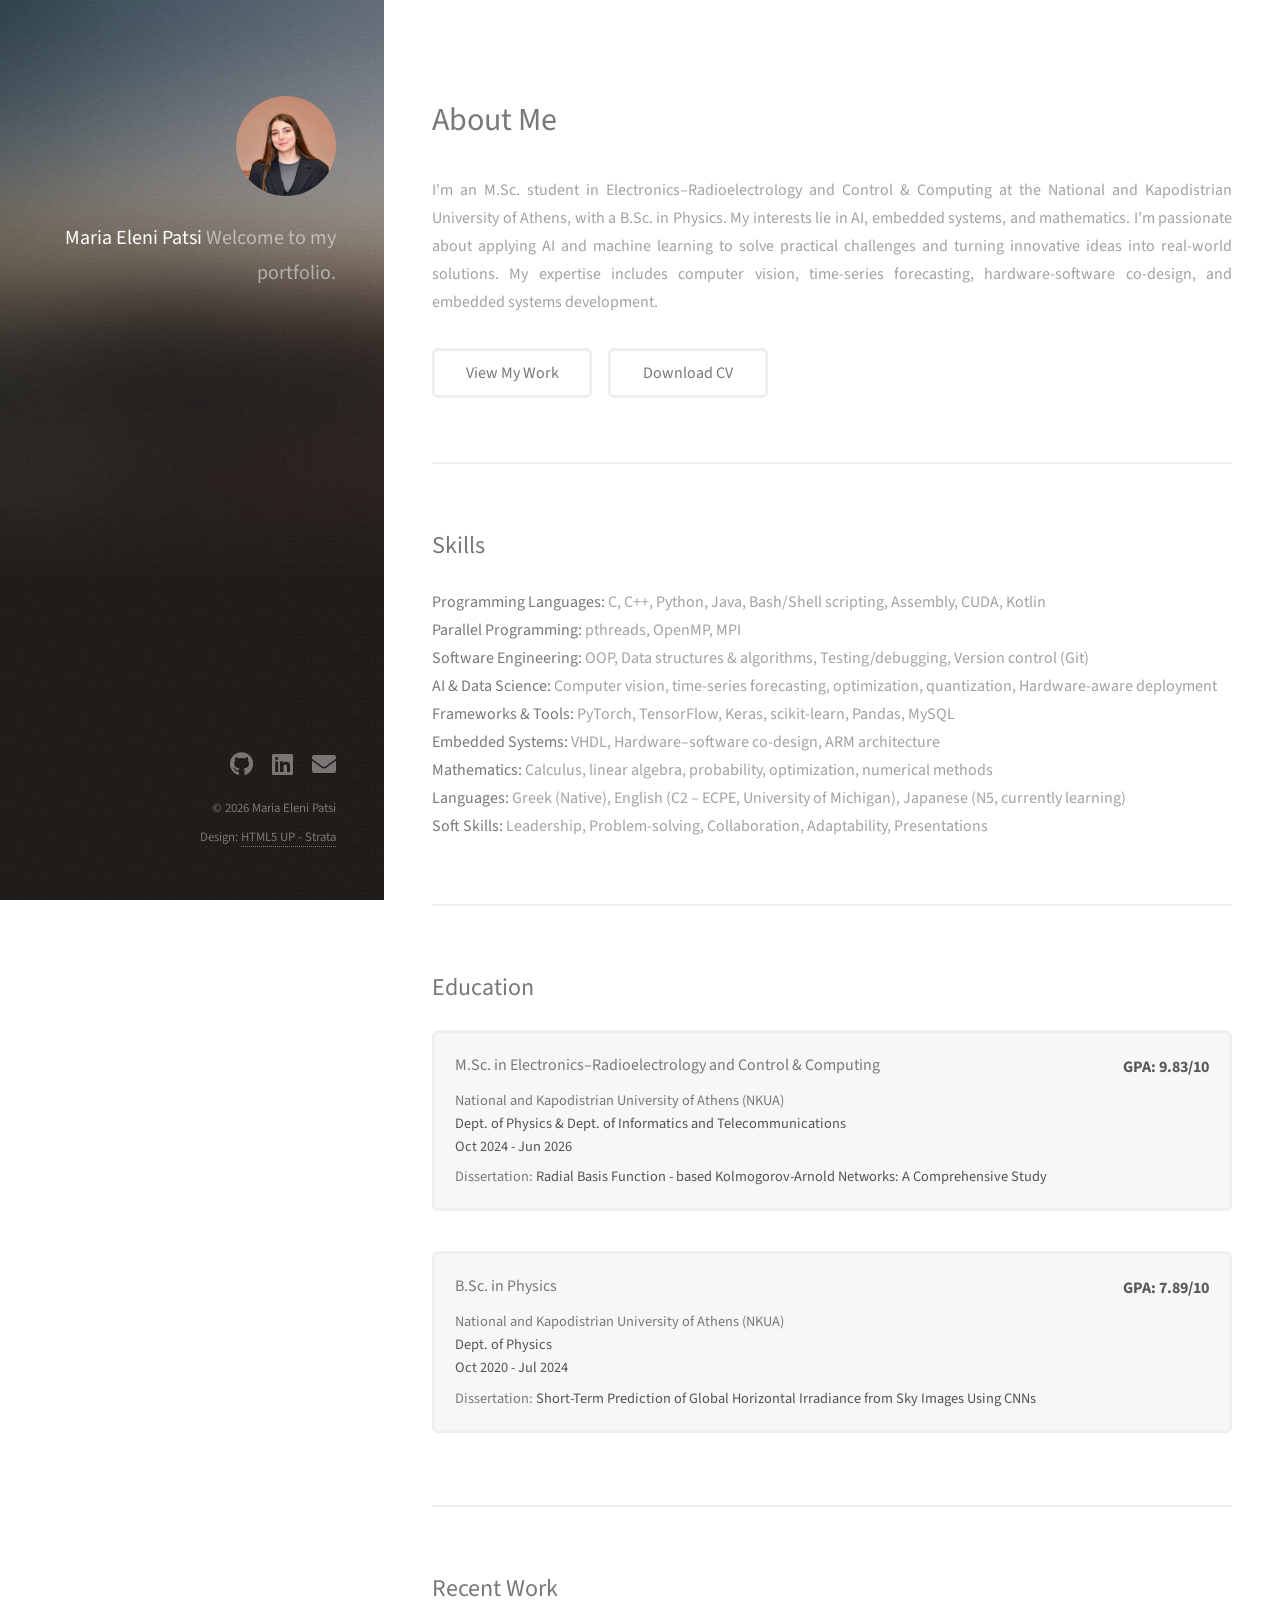
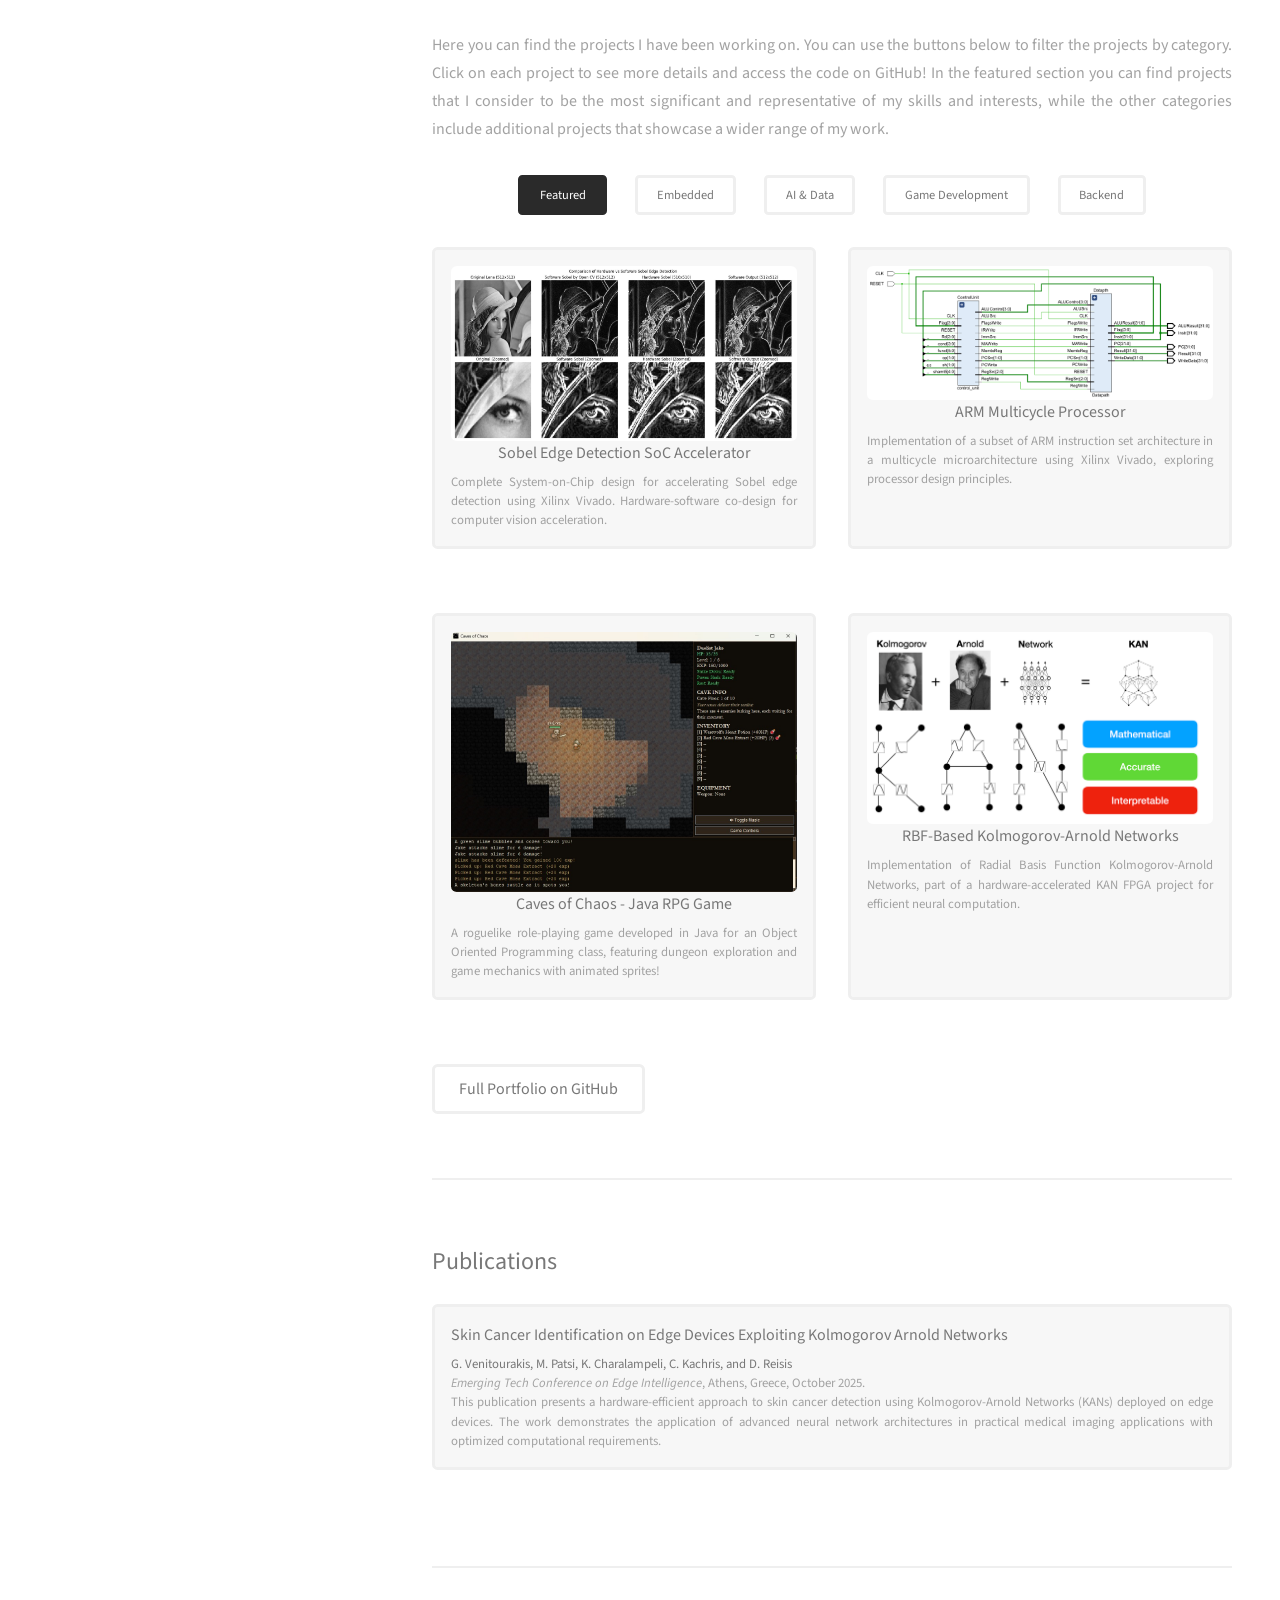
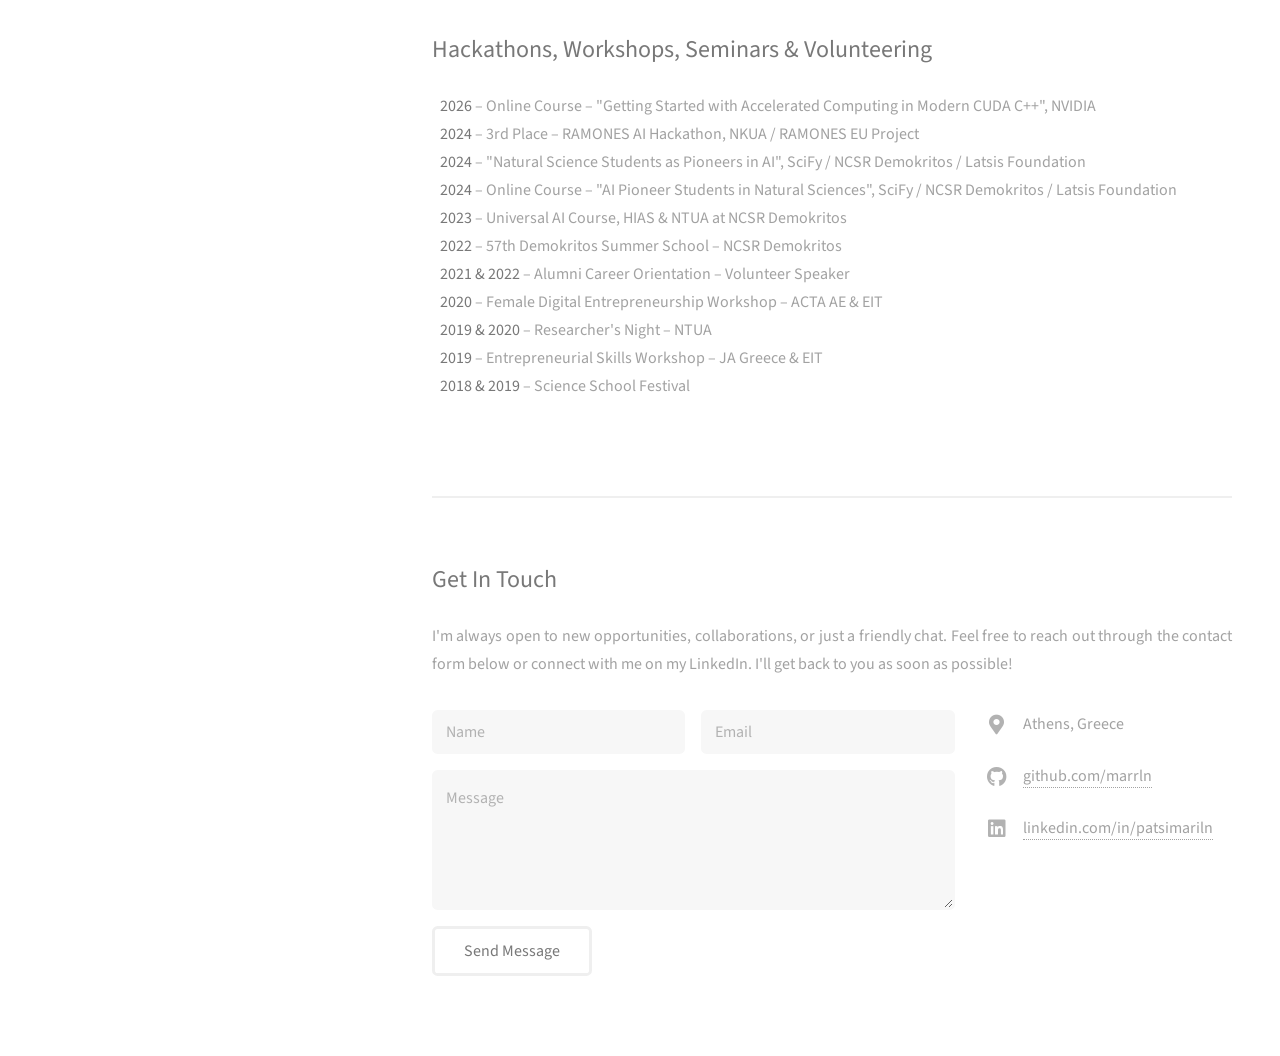
==== commit 834e10bf: "Refactor education section layout with new styling and structure for improved readability" ====
--- a/index.html
+++ b/index.html
@@ -55,21 +55,32 @@
 				<!-- Three -->
 					<section id="three">
 						<h2>Education</h2>
-							<div class="col-12">
-							<p><strong>M.Sc. in Electronics–Radioelectrology and Control & Computing</strong><br />
-							<strong>National and Kapodistrian University of Athens (NKUA)</strong><br />
-							Dept. of Physics & Dept. of Informatics and Telecommunications<br />
-							Oct 2024 - Jun 2026<br />
-							<strong>GPA: 9.83/10</strong><br />
-							<strong>Dissertation:</strong> Radial Basis Function - based Kolmogorov-Arnold Networks: A Comprehensive Study<br />
-						</div>
-						<div class="col-12">
-							<p><strong>B.Sc. in Physics</strong><br />
-							<strong>National and Kapodistrian University of Athens (NKUA)</strong><br />
-							Dept. of Physics<br />
-							Oct 2020 - Jul 2024<br />
-							<strong>GPA: 7.89/10</strong><br />
-							<strong>Dissertation:</strong> Short-Term Prediction of Global Horizontal Irradiance from Sky Images Using CNNs</p>
+						<div class="row gtr-uniform">
+							<article class="col-12 edu-item">
+								<div class="edu-content">
+									<div class="edu-meta">
+										<h3>M.Sc. in Electronics–Radioelectrology and Control & Computing</h3>
+										<span class="edu-grade">GPA: 9.83/10</span>
+									</div>
+									<p><strong>National and Kapodistrian University of Athens (NKUA)</strong><br />
+										Dept. of Physics &amp; Dept. of Informatics and Telecommunications<br />
+										Oct 2024 - Jun 2026</p>
+									<p><strong>Dissertation:</strong> Radial Basis Function - based Kolmogorov-Arnold Networks: A Comprehensive Study</p>
+								</div>
+							</article>
+							<article class="col-12 edu-item">
+								<div class="edu-content">
+									<div class="edu-meta">
+										<h3>B.Sc. in Physics</h3>
+										<span class="edu-grade">GPA: 7.89/10</span>
+									</div>
+									<p><strong>National and Kapodistrian University of Athens (NKUA)</strong><br />
+										Dept. of Physics<br />
+										Oct 2020 - Jul 2024</p>
+									<p><strong>Dissertation:</strong> Short-Term Prediction of Global Horizontal Irradiance from Sky Images Using CNNs</p>
+								</div>
+							</article>
+						</div>
 					</section>
 				
 				<!-- Four -->
--- a/assets/css/main.css
+++ b/assets/css/main.css
@@ -2686,6 +2686,52 @@
 			line-height: 1.5em;
 			margin: 0;
 		}
+
+	.edu-item {
+		margin: 0 0 0.5em 0;
+	}
+
+	.edu-content {
+		display: block;
+		background: #f7f7f7;
+		border: solid 3px #efefef;
+		padding: 1.25em;
+		border-radius: 0.35em;
+		color: inherit;
+	}
+
+	.edu-content:hover {
+		border-color: #2a2a2a;
+	}
+
+	.edu-meta {
+		display: flex;
+		justify-content: space-between;
+		align-items: flex-start;
+		gap: 1em;
+		flex-wrap: wrap;
+		margin-bottom: 0.5em;
+	}
+
+	.edu-meta h3 {
+		font-size: 1em;
+		margin: 0;
+		flex: 1 1 auto;
+	}
+
+	.edu-grade {
+		flex: 0 0 auto;
+		font-weight: 700;
+		color: #585858;
+		white-space: nowrap;
+	}
+
+	.edu-content p {
+		font-size: 0.9em;
+		line-height: 1.6em;
+		margin: 0.5em 0 0 0;
+		color: #535353;
+	}
 
 /* Publication Item */
 
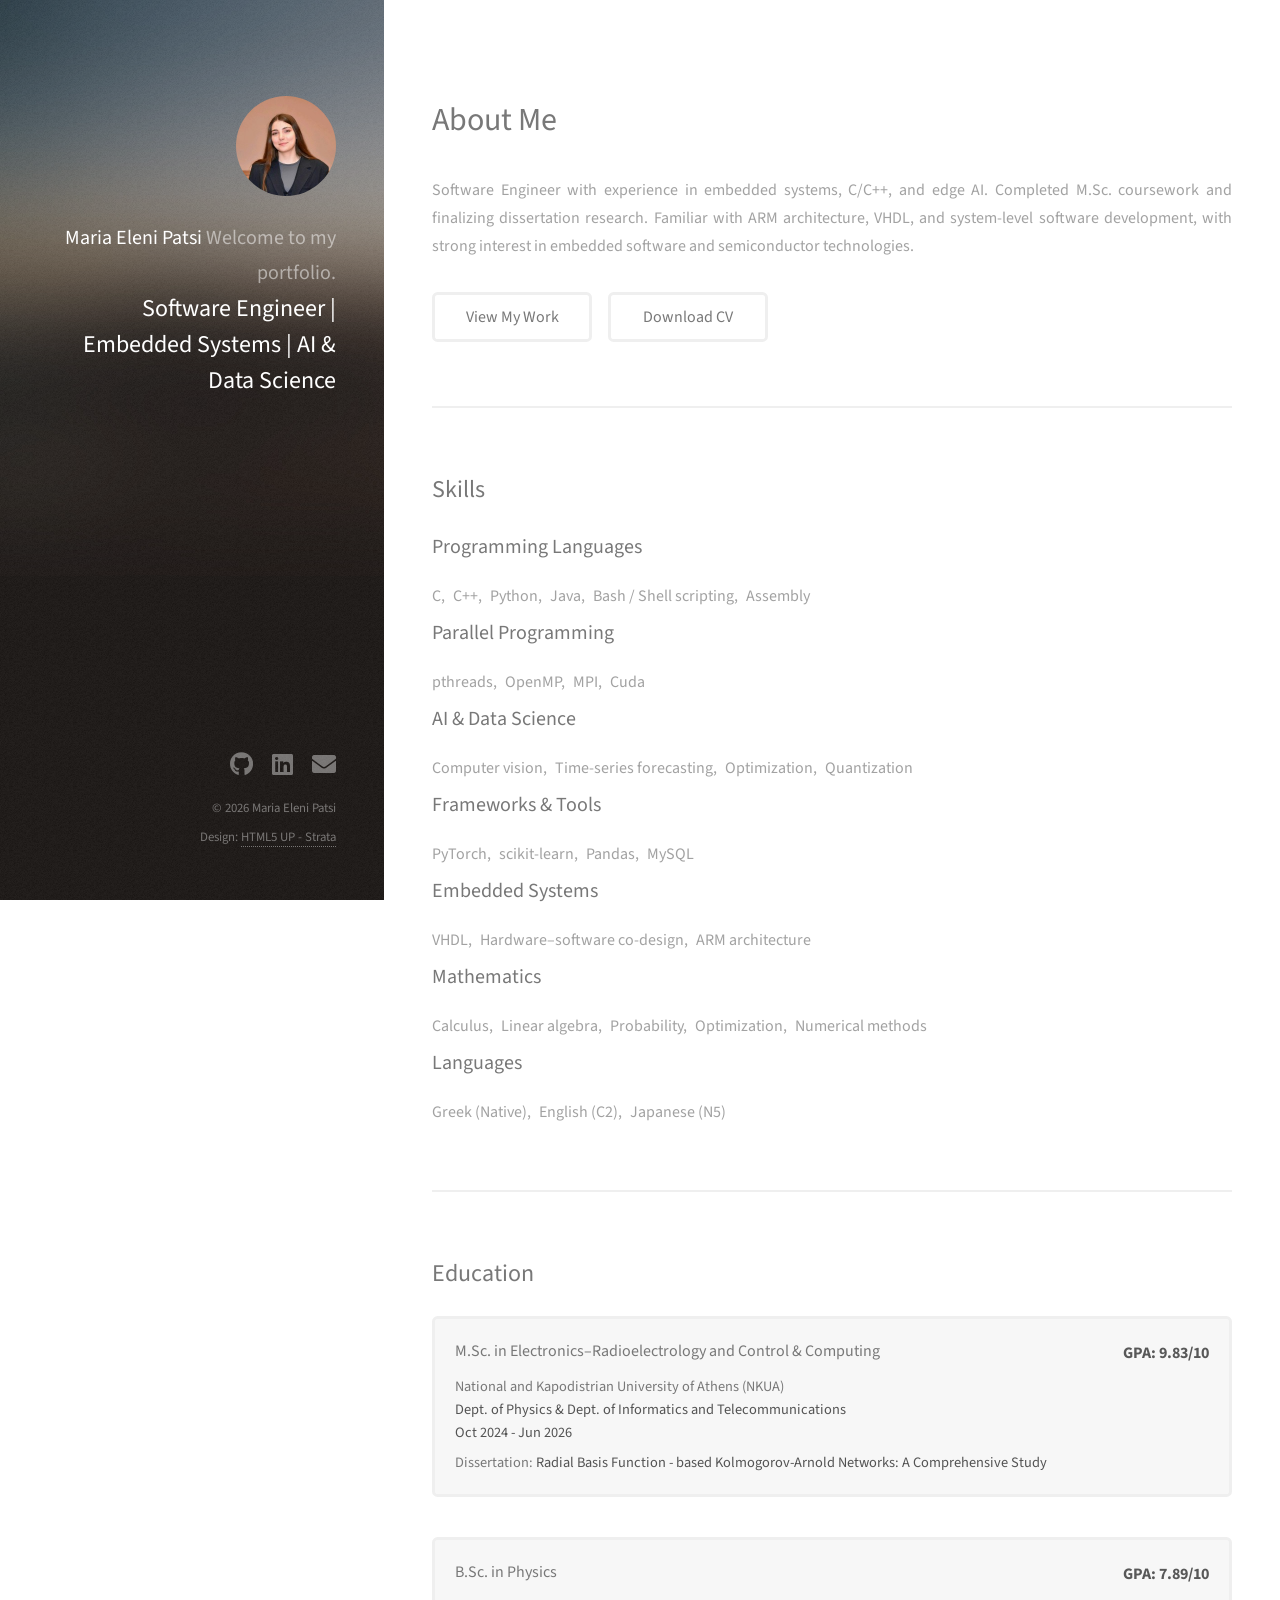
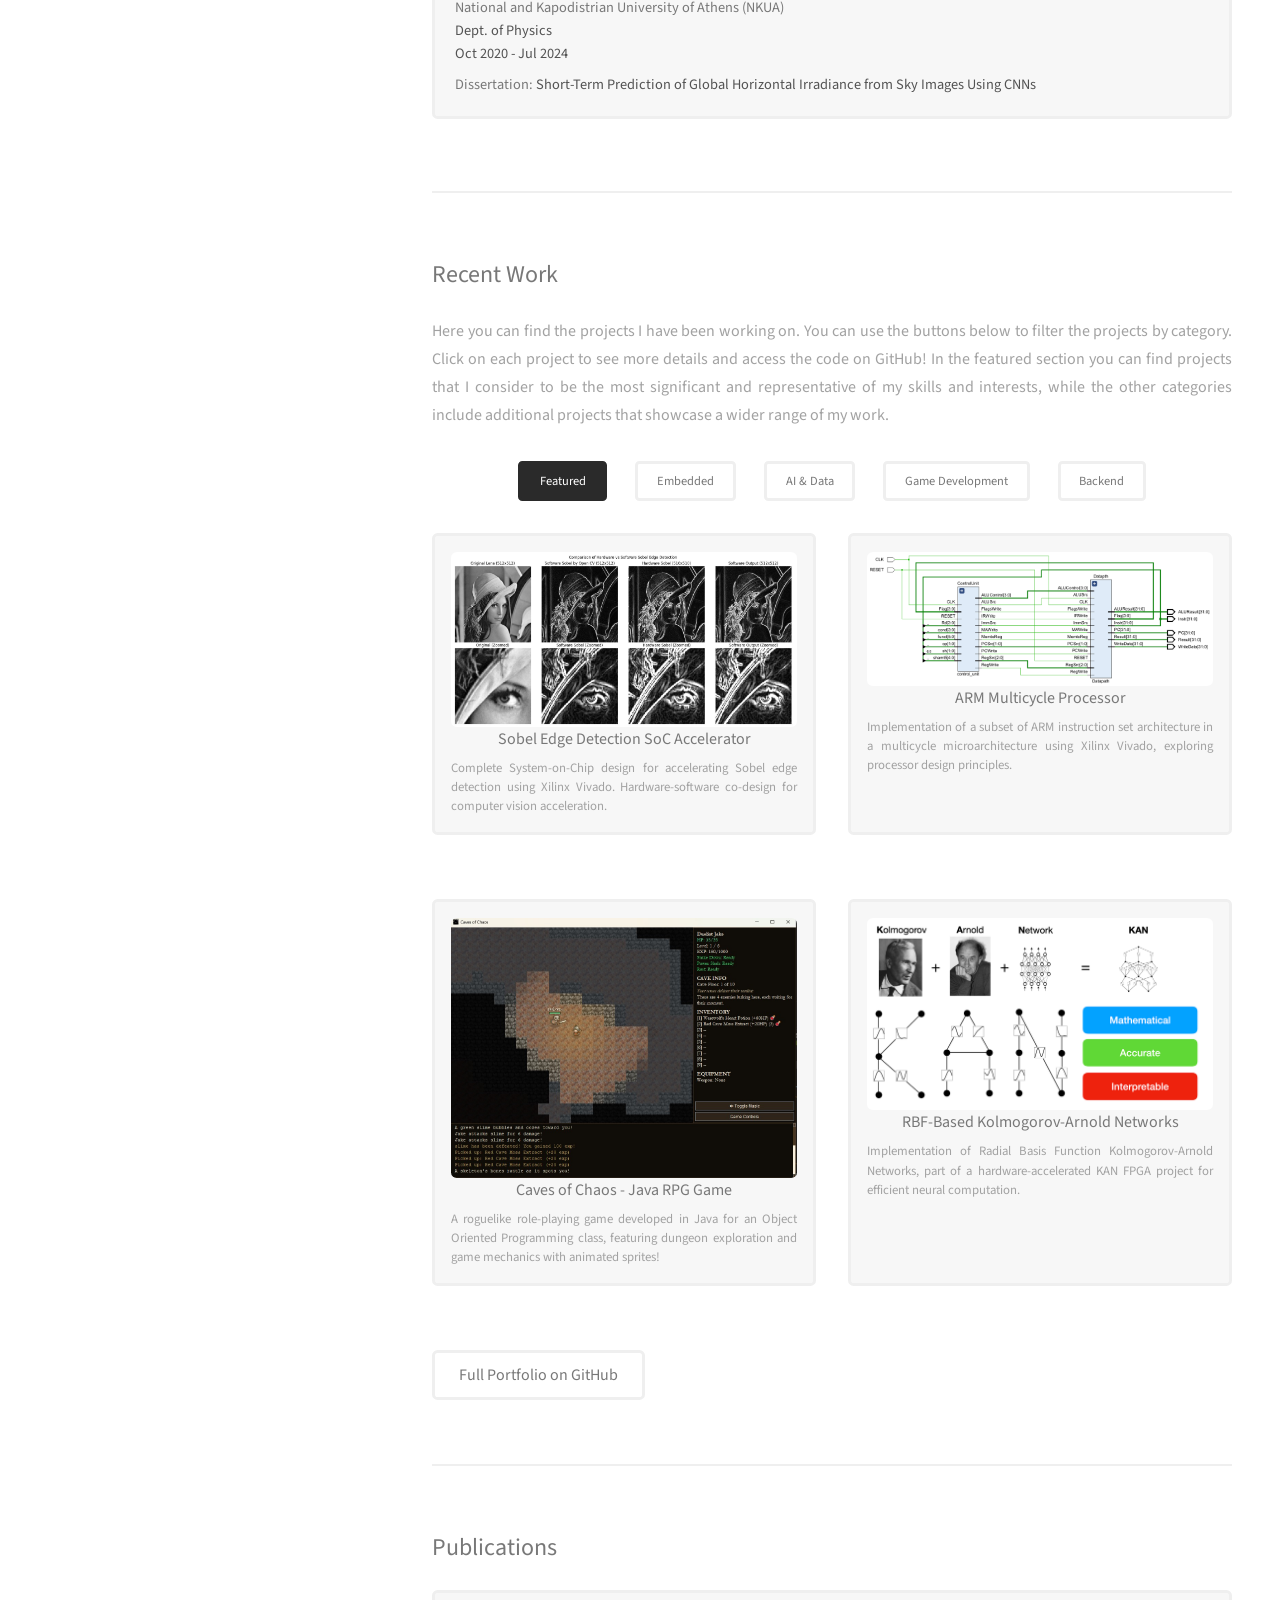
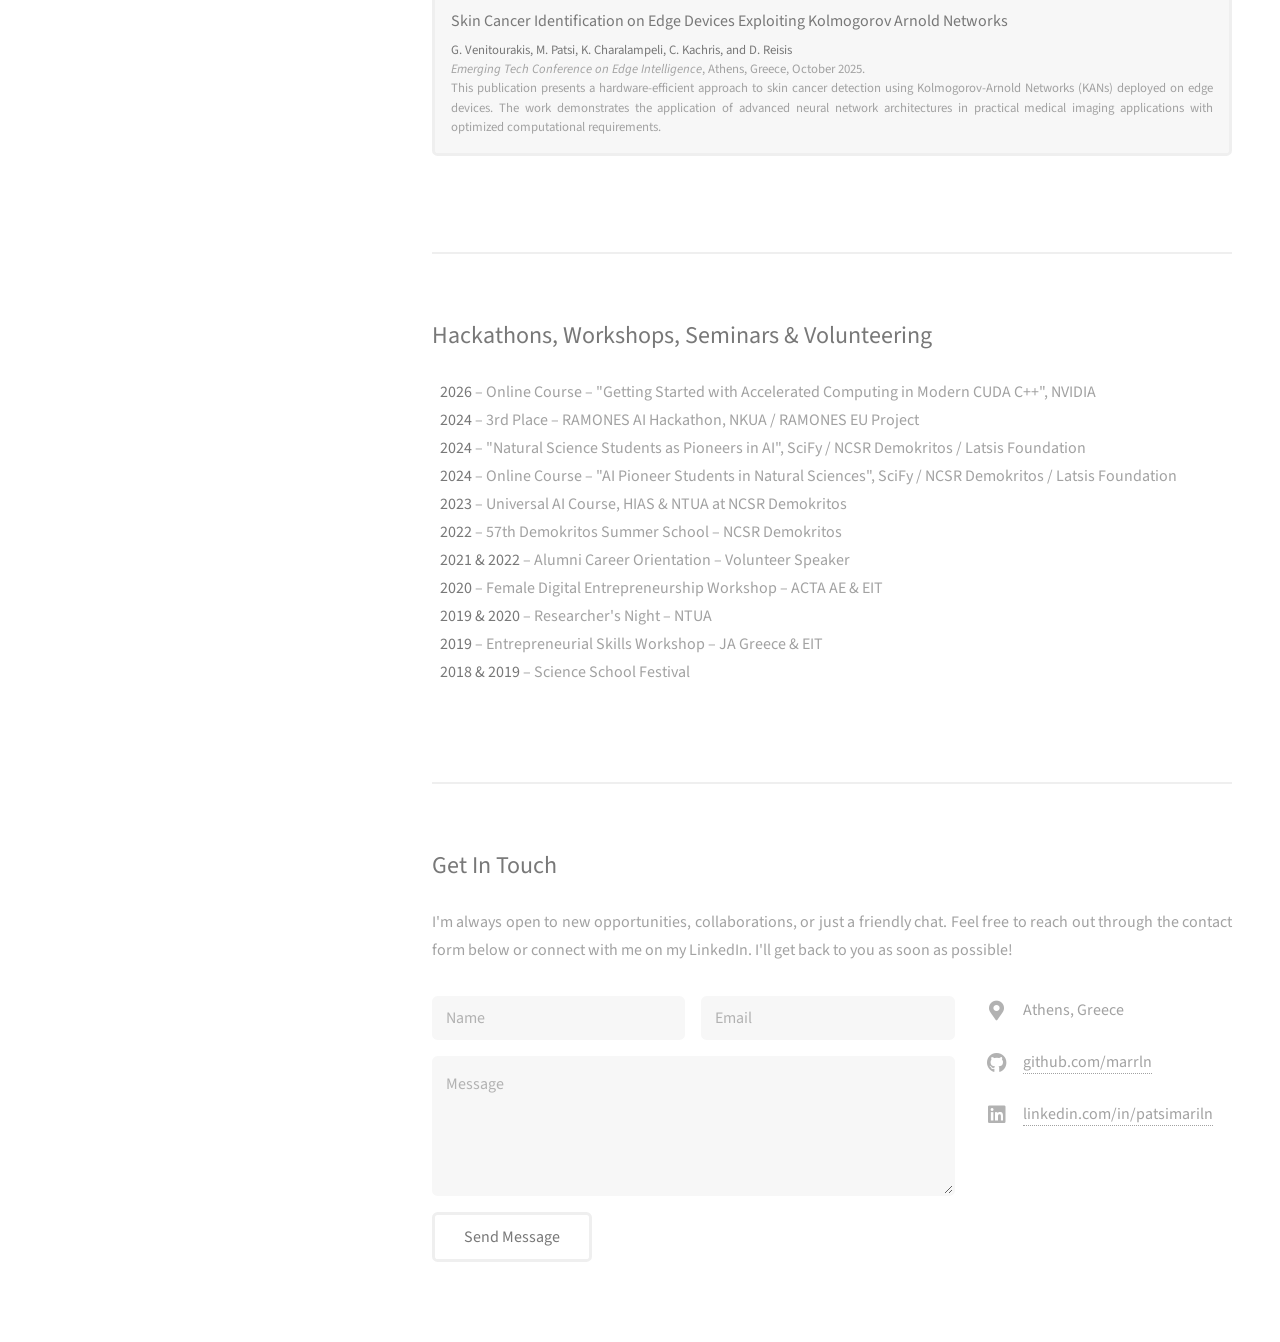
==== commit 5e720c7a: "Revise portfolio introduction and enhance skills section layout for better clarity and presentation" ====
--- a/index.html
+++ b/index.html
@@ -13,7 +13,8 @@
 				<div class="inner">
 					<a href="index.html" class="image avatar"><img src="images/avatar.jpg" alt="" /></a>
 					<h1><strong>Maria Eleni Patsi</strong><br />
-					Welcome to my portfolio.</h1>
+					Welcome to my portfolio.<br /></h1>
+					<h2>Software Engineer | Embedded Systems | AI & Data Science</h2>
 				</div>
 			</header>
 
@@ -25,11 +26,10 @@
 						<header class="major">
 							<h2>About Me</h2>
 						</header>
-						<p>I'm an M.Sc. student in Electronics–Radioelectrology and Control & Computing at the National and Kapodistrian
-							University of Athens, with a B.Sc. in Physics. My interests lie in AI, embedded systems, and mathematics. 
-							I'm passionate about applying AI and machine learning to solve practical challenges and turning innovative 
-							ideas into real-world solutions. My expertise includes computer vision, time-series forecasting, 
-							hardware-software co-design, and embedded systems development.</p>
+						<p>Software Engineer with experience in embedded systems, C/C++, and edge AI. Completed M.Sc. coursework and finalizing
+						dissertation research. Familiar with ARM architecture, VHDL, and system-level software development, with strong interest in
+						embedded software and semiconductor technologies.
+						</p>
 						<ul class="actions">
 							<li><a href="#four" class="button">View My Work</a></li>
 							<li><a href="data/Patsi_CV.pdf" class="button" download>Download CV</a></li>
@@ -39,17 +39,72 @@
 				<!-- Two -->
 					<section id="two">
 						<h2>Skills</h2>
-							<div class="col-12">
-								<p><strong>Programming Languages:</strong> C, C++, Python, Java, Bash/Shell scripting, Assembly, CUDA, Kotlin<br />
-								<strong>Parallel Programming:</strong> pthreads, OpenMP, MPI<br />
-								<strong>Software Engineering:</strong> OOP, Data structures & algorithms, Testing/debugging, Version control (Git)<br />
-								<strong>AI & Data Science:</strong> Computer vision, time-series forecasting, optimization, quantization, Hardware-aware deployment<br />
-								<strong>Frameworks & Tools:</strong> PyTorch, TensorFlow, Keras, scikit-learn, Pandas, MySQL<br />
-								<strong>Embedded Systems:</strong> VHDL, Hardware–software co-design, ARM architecture<br />
-								<strong>Mathematics:</strong> Calculus, linear algebra, probability, optimization, numerical methods<br />
-								<strong>Languages:</strong> Greek (Native), English (C2 – ECPE, University of Michigan), Japanese (N5, currently learning)<br />
-								<strong>Soft Skills:</strong> Leadership, Problem-solving, Collaboration, Adaptability, Presentations</p>
-							</div>
+						<div class="skills-grid">
+							<article class="skill-card">
+								<h3>Programming Languages</h3>
+								<ul class="skill-list">
+									<li>C</li>
+									<li>C++</li>
+									<li>Python</li>
+									<li>Java</li>
+									<li>Bash / Shell scripting</li>
+									<li>Assembly</li>
+								</ul>
+							</article>
+							<article class="skill-card">
+								<h3>Parallel Programming</h3>
+								<ul class="skill-list">
+									<li>pthreads</li>
+									<li>OpenMP</li>
+									<li>MPI</li>
+									<li>Cuda</li>
+								</ul>
+							</article>
+							<article class="skill-card">
+								<h3>AI & Data Science</h3>
+								<ul class="skill-list">
+									<li>Computer vision</li>
+									<li>Time-series forecasting</li>
+									<li>Optimization</li>
+									<li>Quantization</li>
+								</ul>
+							</article>
+							<article class="skill-card">
+								<h3>Frameworks & Tools</h3>
+								<ul class="skill-list">
+									<li>PyTorch</li>
+									<li>scikit-learn</li>
+									<li>Pandas</li>
+									<li>MySQL</li>
+								</ul>
+							</article>
+							<article class="skill-card">
+								<h3>Embedded Systems</h3>
+								<ul class="skill-list">
+									<li>VHDL</li>
+									<li>Hardware–software co-design</li>
+									<li>ARM architecture</li>
+								</ul>
+							</article>
+							<article class="skill-card">
+								<h3>Mathematics</h3>
+								<ul class="skill-list">
+									<li>Calculus</li>
+									<li>Linear algebra</li>
+									<li>Probability</li>
+									<li>Optimization</li>
+									<li>Numerical methods</li>
+								</ul>
+							</article>
+							<article class="skill-card">
+								<h3>Languages</h3>
+								<ul class="skill-list">
+									<li>Greek (Native)</li>
+									<li>English (C2)</li>
+									<li>Japanese (N5)</li>
+								</ul>
+							</article>
+						</div>
 					</section>
 
 				<!-- Three -->
